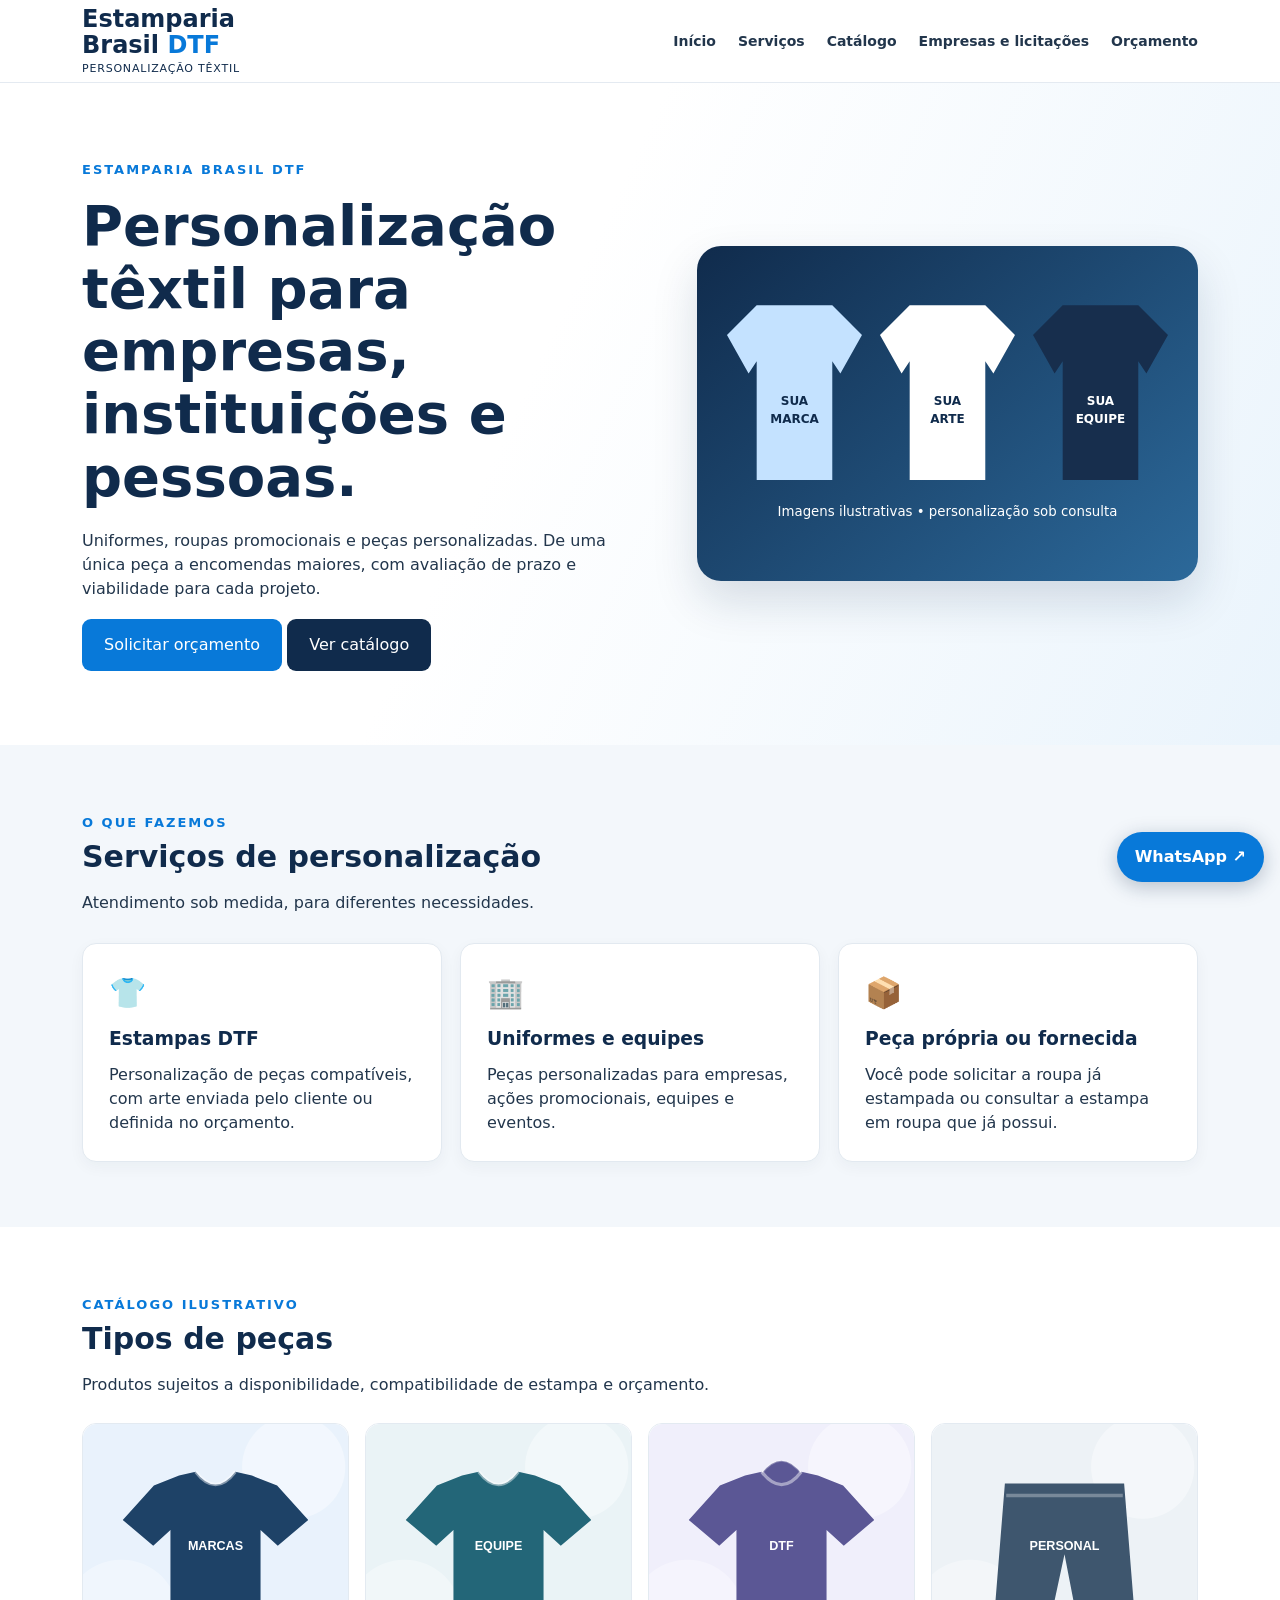
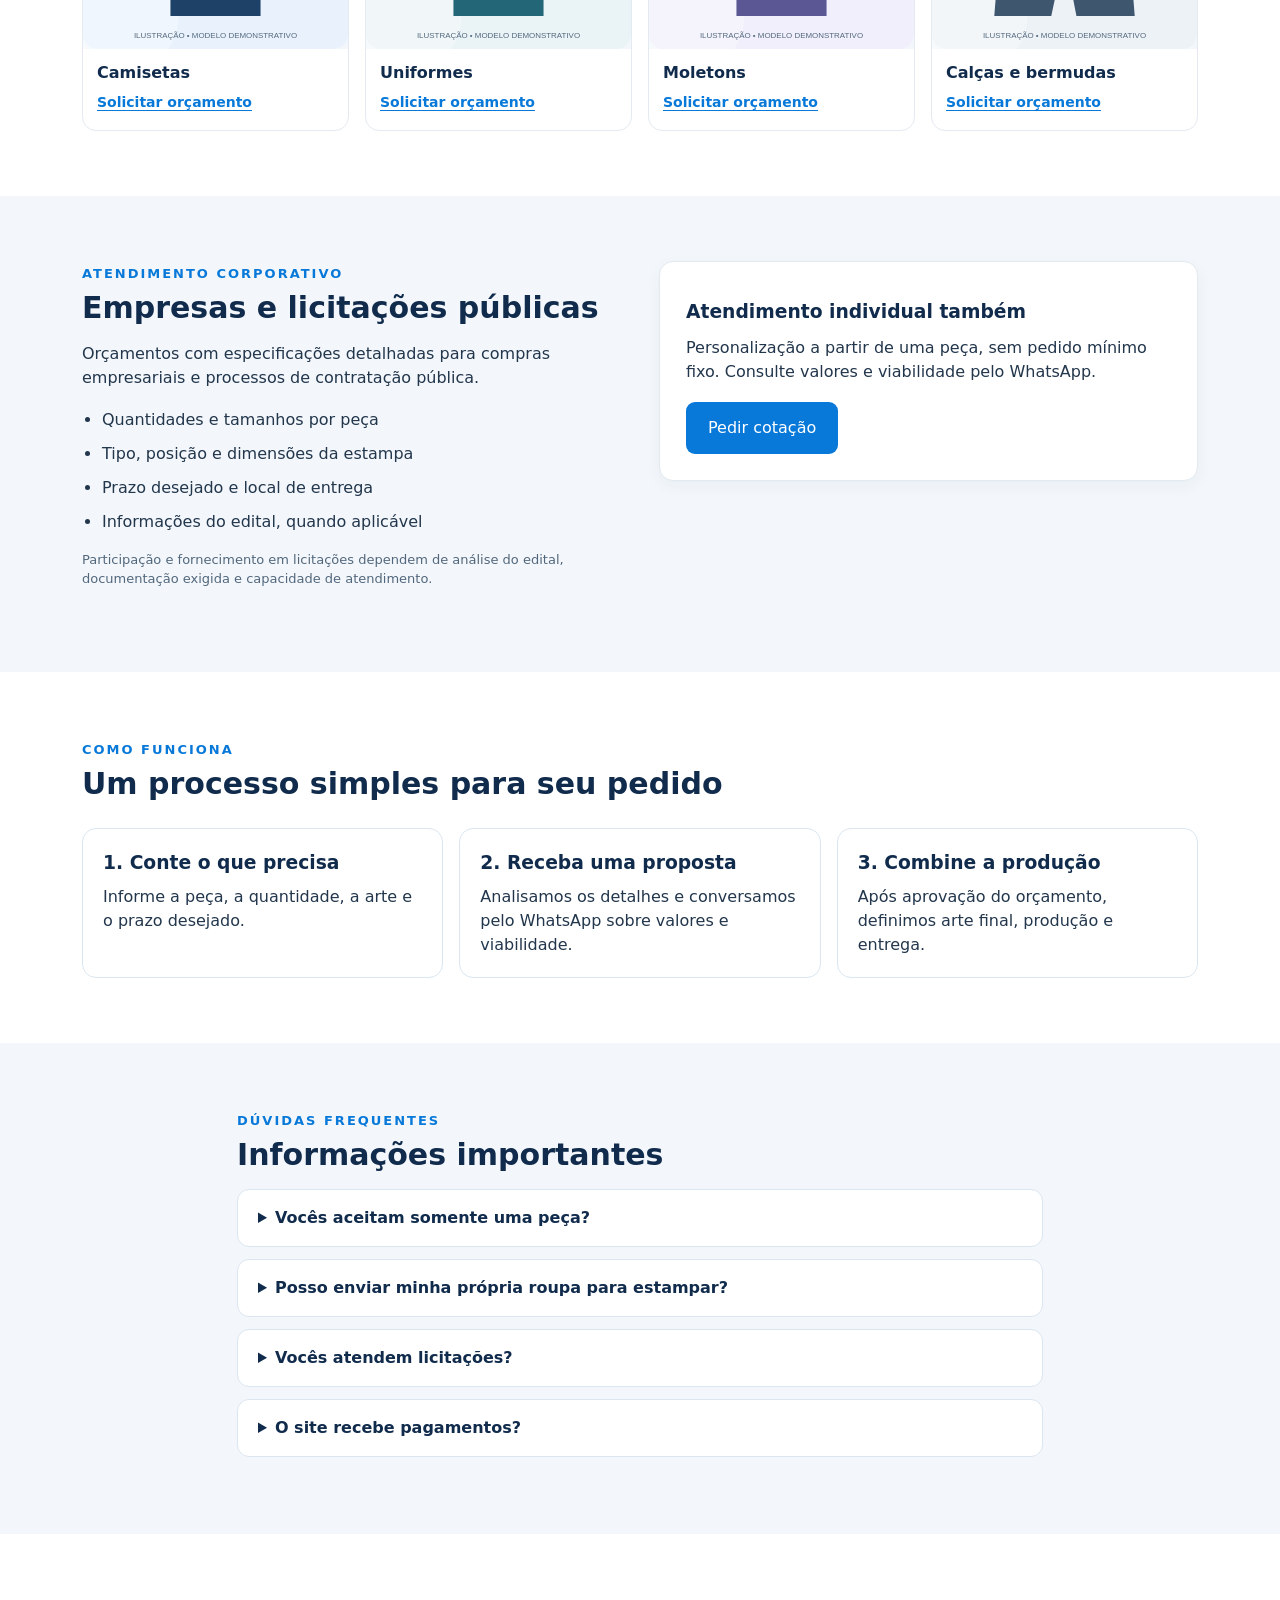
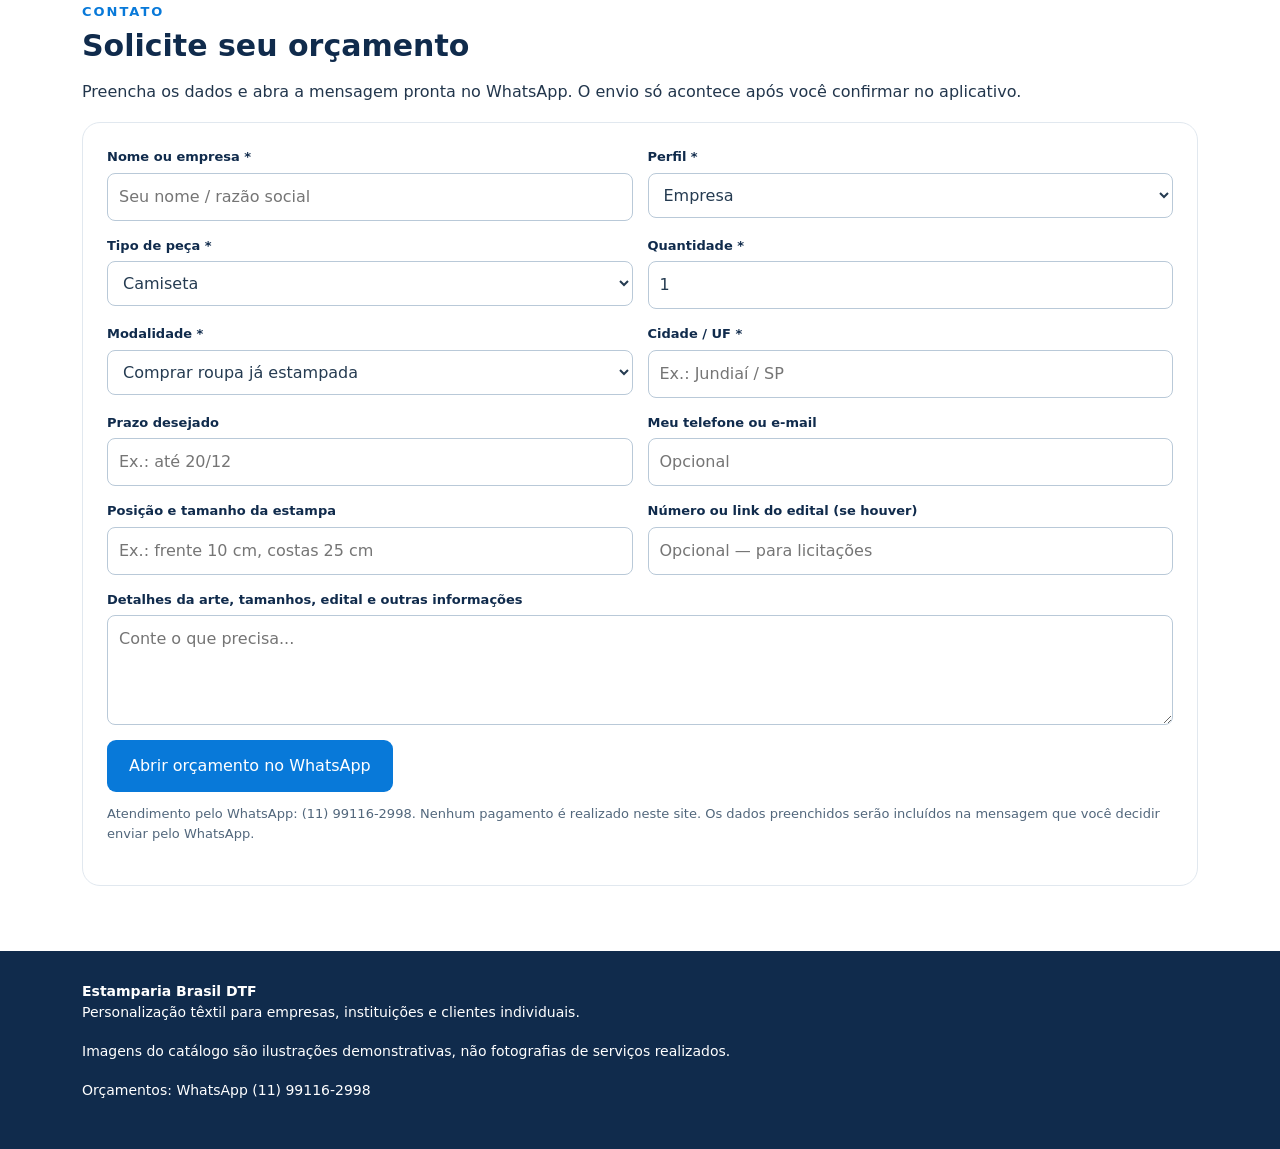
==== index.html @ 8ba787b3 "Publicar site existente v6 com catálogo restaurado" ====
<!DOCTYPE html>
<html lang="pt-BR"><head><meta charset="utf-8"/><meta content="width=device-width,initial-scale=1" name="viewport"/><meta name="theme-color" content="#102b4c"/><meta content="Estamparia Brasil DTF: personalização de roupas, uniformes e atendimento a empresas, instituições e clientes individuais." name="description"/><title>Estamparia Brasil DTF | Personalização Têxtil</title><style>:root{--navy:#102b4c;--blue:#0879d9;--light:#f3f7fb;--text:#22364c}*{box-sizing:border-box}html{scroll-behavior:smooth}body{margin:0;font:16px/1.5 system-ui,Arial;color:var(--text);background:white}a{color:inherit;text-decoration:none}.wrap{max-width:1160px;margin:auto;padding:0 22px}header{border-bottom:1px solid #e4eaf1;background:white;position:sticky;top:0;z-index:3}.head{display:flex;align-items:center;justify-content:space-between;gap:20px;min-height:82px}.logo{font-weight:850;font-size:24px;color:var(--navy);line-height:1.08}.logo span{color:var(--blue)}.logo small{display:block;font-size:11px;font-weight:500;letter-spacing:.8px;margin-top:5px}nav{display:flex;gap:22px;flex-wrap:wrap;font-size:14px;font-weight:650}nav a:hover{color:var(--blue)}.hero{background:linear-gradient(115deg,#fff 42%,#eaf4fc);padding:74px 0}.hero-grid{display:grid;grid-template-columns:1.15fr 1fr;align-items:center;gap:44px}h1{font-size:clamp(32px,4.5vw,56px);line-height:1.12;color:var(--navy);margin:14px 0 20px}h2{font-size:30px;color:var(--navy);margin:0 0 12px}.eyebrow{font-size:13px;letter-spacing:2px;text-transform:uppercase;font-weight:800;color:var(--blue)}p{margin:0 0 18px}.btn{display:inline-block;border:0;border-radius:9px;padding:14px 22px;background:var(--blue);color:white;font-weight:750;cursor:pointer;font:inherit}.btn:hover{background:#065caa}.btn.secondary{background:var(--navy)}.visual{min-height:335px;border-radius:24px;background:linear-gradient(140deg,#102b4c,#2c699a);display:grid;place-items:center;padding:30px;box-shadow:0 20px 45px #102b4c25}.shirts{display:flex;gap:18px;align-items:end}.shirt{width:135px;height:175px;background:#fff;clip-path:polygon(22% 0,78% 0,100% 17%,84% 39%,78% 32%,78% 100%,22% 100%,22% 32%,16% 39%,0 17%);display:grid;place-items:center;color:var(--navy);font-size:12px;font-weight:800;text-align:center;padding:35px 25px 0}.shirt:first-child{background:#c4e2ff}.shirt:last-child{background:#172e4d;color:white}.visual small{color:white;text-align:center;display:block;margin-top:22px}.section{padding:65px 0}.muted{background:var(--light)}.cards{display:grid;grid-template-columns:repeat(3,1fr);gap:18px;margin-top:28px}.card{background:white;border:1px solid #e2e9f0;border-radius:14px;padding:26px;box-shadow:0 5px 15px #102b4c0b}.card h3{margin:10px 0;color:var(--navy)}.card p{margin:0}.icon{font-size:30px}.catalog{display:grid;grid-template-columns:repeat(4,1fr);gap:16px;margin-top:26px}.product{border:1px solid #e3eaf1;border-radius:14px;overflow:hidden}.product .pic{height:155px;background:linear-gradient(145deg,#e6f2fc,#c7d9ea);display:grid;place-items:center;font-size:55px}.product strong{display:block;padding:15px;color:var(--navy)}.split{display:grid;grid-template-columns:1fr 1fr;gap:38px;align-items:start}.bullets{padding-left:20px}.bullets li{margin:10px 0}form{background:white;border:1px solid #e1e8ef;border-radius:18px;padding:24px;display:grid;grid-template-columns:1fr 1fr;gap:15px}label{display:block;font-size:13px;font-weight:700;color:var(--navy)}input,select,textarea{display:block;width:100%;margin-top:6px;border:1px solid #b9c9d8;border-radius:8px;padding:11px;font:inherit;background:white;color:#253b51}textarea{min-height:110px;resize:vertical}.full{grid-column:1/-1}footer{background:var(--navy);color:white;padding:30px 0;font-size:14px}.note{font-size:13px;color:#52677c}@media(max-width:800px){.head{align-items:flex-start;padding-top:18px;padding-bottom:16px;flex-direction:column}nav{gap:12px}.hero-grid,.split{grid-template-columns:1fr}.cards{grid-template-columns:1fr 1fr}.catalog{grid-template-columns:1fr 1fr}.hero{padding:44px 0}}@media(max-width:500px){.cards{grid-template-columns:1fr}form{grid-template-columns:1fr}.visual{min-height:270px}.shirt{width:105px;height:145px}.logo{font-size:21px}}
/* Versão 2: catálogo com ilustrações originais locais */
.catalog .pic{height:auto;min-height:180px;padding:0;overflow:hidden;background:#f3f7fb}
.catalog .pic img{display:block;width:100%;height:auto;aspect-ratio:400/340;object-fit:cover}
.catalog .product{overflow:hidden;padding-bottom:16px}
.catalog .product strong{display:block;padding:12px 14px 5px}
.product-link{display:inline-block;margin:0 14px;color:#0879d9;font-size:14px;font-weight:700;text-decoration:underline;text-underline-offset:3px}
:focus-visible{outline:3px solid #0879d9;outline-offset:3px}
@media(max-width:500px){.catalog{grid-template-columns:1fr 1fr}.catalog .pic{min-height:100px}.catalog .product strong{font-size:14px}.product-link{font-size:12px}}
</style><style>
/* Versão 3: melhorias de acessibilidade e conversão */
:focus-visible{outline:3px solid #0879d9;outline-offset:3px} .skip{position:absolute;left:-9999px;top:8px;background:#fff;padding:12px;z-index:20}.skip:focus{left:8px} .trust-grid{display:grid;grid-template-columns:repeat(3,minmax(0,1fr));gap:16px;margin-top:22px}.trust-grid article{background:white;border:1px solid #dbe6f0;border-radius:14px;padding:20px}.trust-grid h3{margin:0 0 8px;color:#102b4c}.trust-grid p{margin:0}.faq{max-width:850px}.faq details{border:1px solid #dbe6f0;border-radius:12px;padding:16px 20px;margin:12px 0;background:#fff}.faq summary{font-weight:700;cursor:pointer;color:#102b4c}.faq details p{margin-bottom:0}.privacy{font-size:.85rem;color:#52677b;max-width:800px}.privacy a{text-decoration:underline}.tag{display:inline-block;background:#eaf3fd;color:#0b4d86;padding:4px 9px;border-radius:99px;font-size:.8rem;margin-top:9px}@media(max-width:760px){.trust-grid{grid-template-columns:1fr}}
</style><style>
/* V4: otimização para navegação no celular */
@media(max-width:600px){.head{gap:12px}.head nav{width:100%;display:flex;overflow-x:auto;flex-wrap:nowrap;gap:18px;padding-bottom:8px;scrollbar-width:thin}.head nav a{white-space:nowrap}.hero{padding:32px 0}.hero .btn{margin-bottom:8px}.catalog{gap:10px}.catalog .product strong{min-height:58px}.section{padding:44px 0}h2{font-size:26px}form{padding:17px}}
.floating-wa{position:fixed;right:16px;bottom:18px;z-index:10;border-radius:99px;background:#0879d9;color:white;padding:13px 18px;box-shadow:0 5px 20px #102b4c44;font-weight:700}
@media(prefers-reduced-motion:reduce){html{scroll-behavior:auto}}
</style><meta name="theme-color" content="#102b4c"/><meta property="og:title" content="Estamparia Brasil DTF — Personalização Têxtil"/><meta property="og:description" content="Uniformes, roupas personalizadas e atendimento a empresas, licitações e clientes individuais. Solicite orçamento pelo WhatsApp."/><link rel="icon" href="favicon.svg" type="image/svg+xml"/></head><body><a class="skip" href="#principal">Pular para o conteúdo</a><header><div class="wrap head"><a class="logo" href="#inicio">Estamparia<br/>Brasil <span>DTF</span><small>PERSONALIZAÇÃO TÊXTIL</small></a><nav aria-label="Navegação principal"><a href="#inicio">Início</a><a href="#servicos">Serviços</a><a href="#catalogo">Catálogo</a><a href="#empresas">Empresas e licitações</a><a href="#orcamento">Orçamento</a></nav></div></header><main id="principal"><section class="hero" id="inicio"><div class="wrap hero-grid"><div><span class="eyebrow">Estamparia Brasil DTF</span><h1>Personalização têxtil para empresas, instituições e pessoas.</h1><p>Uniformes, roupas promocionais e peças personalizadas. De uma única peça a encomendas maiores, com avaliação de prazo e viabilidade para cada projeto.</p><a class="btn" href="#orcamento">Solicitar orçamento</a> <a class="btn secondary" href="#catalogo">Ver catálogo</a></div><div aria-label="Ilustração demonstrativa de roupas personalizadas" class="visual" role="img"><div><div class="shirts"><div class="shirt">SUA<br/>MARCA</div><div class="shirt">SUA<br/>ARTE</div><div class="shirt">SUA<br/>EQUIPE</div></div><small>Imagens ilustrativas • personalização sob consulta</small></div></div></div></section><section class="section muted" id="servicos"><div class="wrap"><span class="eyebrow">O que fazemos</span><h2>Serviços de personalização</h2><p>Atendimento sob medida, para diferentes necessidades.</p><div class="cards"><article class="card"><div class="icon">👕</div><h3>Estampas DTF</h3><p>Personalização de peças compatíveis, com arte enviada pelo cliente ou definida no orçamento.</p></article><article class="card"><div class="icon">🏢</div><h3>Uniformes e equipes</h3><p>Peças personalizadas para empresas, ações promocionais, equipes e eventos.</p></article><article class="card"><div class="icon">📦</div><h3>Peça própria ou fornecida</h3><p>Você pode solicitar a roupa já estampada ou consultar a estampa em roupa que já possui.</p></article></div></div></section><section class="section" id="catalogo"><div class="wrap"><span class="eyebrow">Catálogo ilustrativo</span><h2>Tipos de peças</h2><p>Produtos sujeitos a disponibilidade, compatibilidade de estampa e orçamento.</p><div class="catalog"><div class="product"><div class="pic"><img alt="Ilustração demonstrativa de camisetas" loading="lazy" src="[data-uri]"/></div><strong>Camisetas</strong><a class="product-link" href="#orcamento">Solicitar orçamento</a></div><div class="product"><div class="pic"><img alt="Ilustração demonstrativa de uniformes" loading="lazy" src="[data-uri]"/></div><strong>Uniformes</strong><a class="product-link" href="#orcamento">Solicitar orçamento</a></div><div class="product"><div class="pic"><img alt="Ilustração demonstrativa de moletons" loading="lazy" src="[data-uri]"/></div><strong>Moletons</strong><a class="product-link" href="#orcamento">Solicitar orçamento</a></div><div class="product"><div class="pic"><img alt="Ilustração demonstrativa de calças e bermudas" loading="lazy" src="[data-uri]"/></div><strong>Calças e bermudas</strong><a class="product-link" href="#orcamento">Solicitar orçamento</a></div></div></div></section><section class="section muted" id="empresas"><div class="wrap split"><div><span class="eyebrow">Atendimento corporativo</span><h2>Empresas e licitações públicas</h2><p>Orçamentos com especificações detalhadas para compras empresariais e processos de contratação pública.</p><ul class="bullets"><li>Quantidades e tamanhos por peça</li><li>Tipo, posição e dimensões da estampa</li><li>Prazo desejado e local de entrega</li><li>Informações do edital, quando aplicável</li></ul><p class="note">Participação e fornecimento em licitações dependem de análise do edital, documentação exigida e capacidade de atendimento.</p></div><div class="card"><h3>Atendimento individual também</h3><p>Personalização a partir de uma peça, sem pedido mínimo fixo. Consulte valores e viabilidade pelo WhatsApp.</p><p style="margin-top:18px"><a class="btn" href="#orcamento">Pedir cotação</a></p></div></div></section><section class="section" id="processo"><div class="wrap"><span class="eyebrow">Como funciona</span><h2>Um processo simples para seu pedido</h2><div class="trust-grid"><article><h3>1. Conte o que precisa</h3><p>Informe a peça, a quantidade, a arte e o prazo desejado.</p></article><article><h3>2. Receba uma proposta</h3><p>Analisamos os detalhes e conversamos pelo WhatsApp sobre valores e viabilidade.</p></article><article><h3>3. Combine a produção</h3><p>Após aprovação do orçamento, definimos arte final, produção e entrega.</p></article></div></div></section><section class="section muted" id="duvidas"><div class="wrap faq"><span class="eyebrow">Dúvidas frequentes</span><h2>Informações importantes</h2><details><summary>Vocês aceitam somente uma peça?</summary><p>Sim. Você pode solicitar orçamento a partir de uma unidade.</p></details><details><summary>Posso enviar minha própria roupa para estampar?</summary><p>Sim, desde que o material e a peça sejam compatíveis com o processo de personalização. Avaliamos antes de confirmar.</p></details><details><summary>Vocês atendem licitações?</summary><p>Analisamos especificações e condições de editais para verificar a possibilidade de participação e fornecimento.</p></details><details><summary>O site recebe pagamentos?</summary><p>Não. O site é um catálogo; o atendimento e as condições comerciais são tratados diretamente pelo WhatsApp.</p></details></div></section><section class="section" id="orcamento"><div class="wrap"><span class="eyebrow">Contato</span><h2>Solicite seu orçamento</h2><p>Preencha os dados e abra a mensagem pronta no WhatsApp. O envio só acontece após você confirmar no aplicativo.</p><form id="quote"><div><label for="nome">Nome ou empresa *</label><input id="nome" maxlength="100" placeholder="Seu nome / razão social" required=""/></div><div><label for="tipo">Perfil *</label><select id="tipo" required=""><option value="Empresa">Empresa</option><option value="Órgão público / licitação">Órgão público / licitação</option><option value="Instituição">Instituição</option><option value="Pessoa física">Pessoa física</option></select></div><div><label for="peca">Tipo de peça *</label><select id="peca" required=""><option>Camiseta</option><option>Uniforme</option><option>Moletom</option><option>Regata</option><option>Calça ou bermuda</option><option>Outra peça</option></select></div><div><label for="quantidade">Quantidade *</label><input id="quantidade" min="1" required="" step="1" type="number" value="1"/></div><div><label for="modalidade">Modalidade *</label><select id="modalidade"><option>Comprar roupa já estampada</option><option>Estampar roupa fornecida por mim</option><option>Quero avaliar as duas opções</option></select></div><div><label for="cidade">Cidade / UF *</label><input id="cidade" maxlength="100" placeholder="Ex.: Jundiaí / SP" required=""/></div><div><label for="prazo">Prazo desejado</label><input id="prazo" placeholder="Ex.: até 20/12"/></div><div><label for="contato">Meu telefone ou e-mail</label><input id="contato" maxlength="100" placeholder="Opcional"/></div><div><label for="estampa">Posição e tamanho da estampa</label><input id="estampa" maxlength="120" placeholder="Ex.: frente 10 cm, costas 25 cm"/></div><div><label for="edital">Número ou link do edital (se houver)</label><input id="edital" maxlength="250" placeholder="Opcional — para licitações"/></div><div class="full"><label for="detalhes">Detalhes da arte, tamanhos, edital e outras informações</label><textarea id="detalhes" maxlength="2000" placeholder="Conte o que precisa..."></textarea></div><div class="full"><button class="btn" type="submit">Abrir orçamento no WhatsApp</button><p class="note" style="margin-top:12px">Atendimento pelo WhatsApp: (11) 99116-2998. Nenhum pagamento é realizado neste site. Os dados preenchidos serão incluídos na mensagem que você decidir enviar pelo WhatsApp.</p></div></form></div></section></main><footer><div class="wrap"><strong>Estamparia Brasil DTF</strong><p>Personalização têxtil para empresas, instituições e clientes individuais.</p><p>Imagens do catálogo são ilustrações demonstrativas, não fotografias de serviços realizados.</p><p>Orçamentos: <a href="https://wa.me/5511991162998" rel="noopener noreferrer" target="_blank">WhatsApp (11) 99116-2998</a></p></div></footer><a class="floating-wa" href="https://wa.me/5511991162998?text=Ol%C3%A1%21%20Gostaria%20de%20um%20or%C3%A7amento%20na%20Estamparia%20Brasil%20DTF." target="_blank" rel="noopener noreferrer" aria-label="Falar com a Estamparia Brasil DTF pelo WhatsApp">WhatsApp ↗</a><script>document.getElementById('quote').addEventListener('submit', function(e) {
  e.preventDefault(); if (!this.reportValidity()) return;
  const get = id => document.getElementById(id).value.trim();
  const lines = [
    'Olá! Gostaria de solicitar um orçamento na Estamparia Brasil DTF.', '',
    'Nome/empresa: ' + get('nome'), 'Perfil: ' + get('tipo'),
    'Peça: ' + get('peca'), 'Quantidade: ' + get('quantidade'),
    'Modalidade: ' + get('modalidade'), 'Cidade/UF: ' + get('cidade'),
    'Prazo desejado: ' + (get('prazo') || 'A combinar'),
    'Posição/tamanho da estampa: ' + (get('estampa') || 'A definir'),
    'Edital: ' + (get('edital') || 'Não se aplica'),
    'Contato: ' + (get('contato') || 'Não informado'),
    'Detalhes: ' + (get('detalhes') || 'A definir')
  ];
  const url = 'https://wa.me/5511991162998?text=' + encodeURIComponent(lines.join('\n'));
  window.location.href = url;
});</script></body></html>
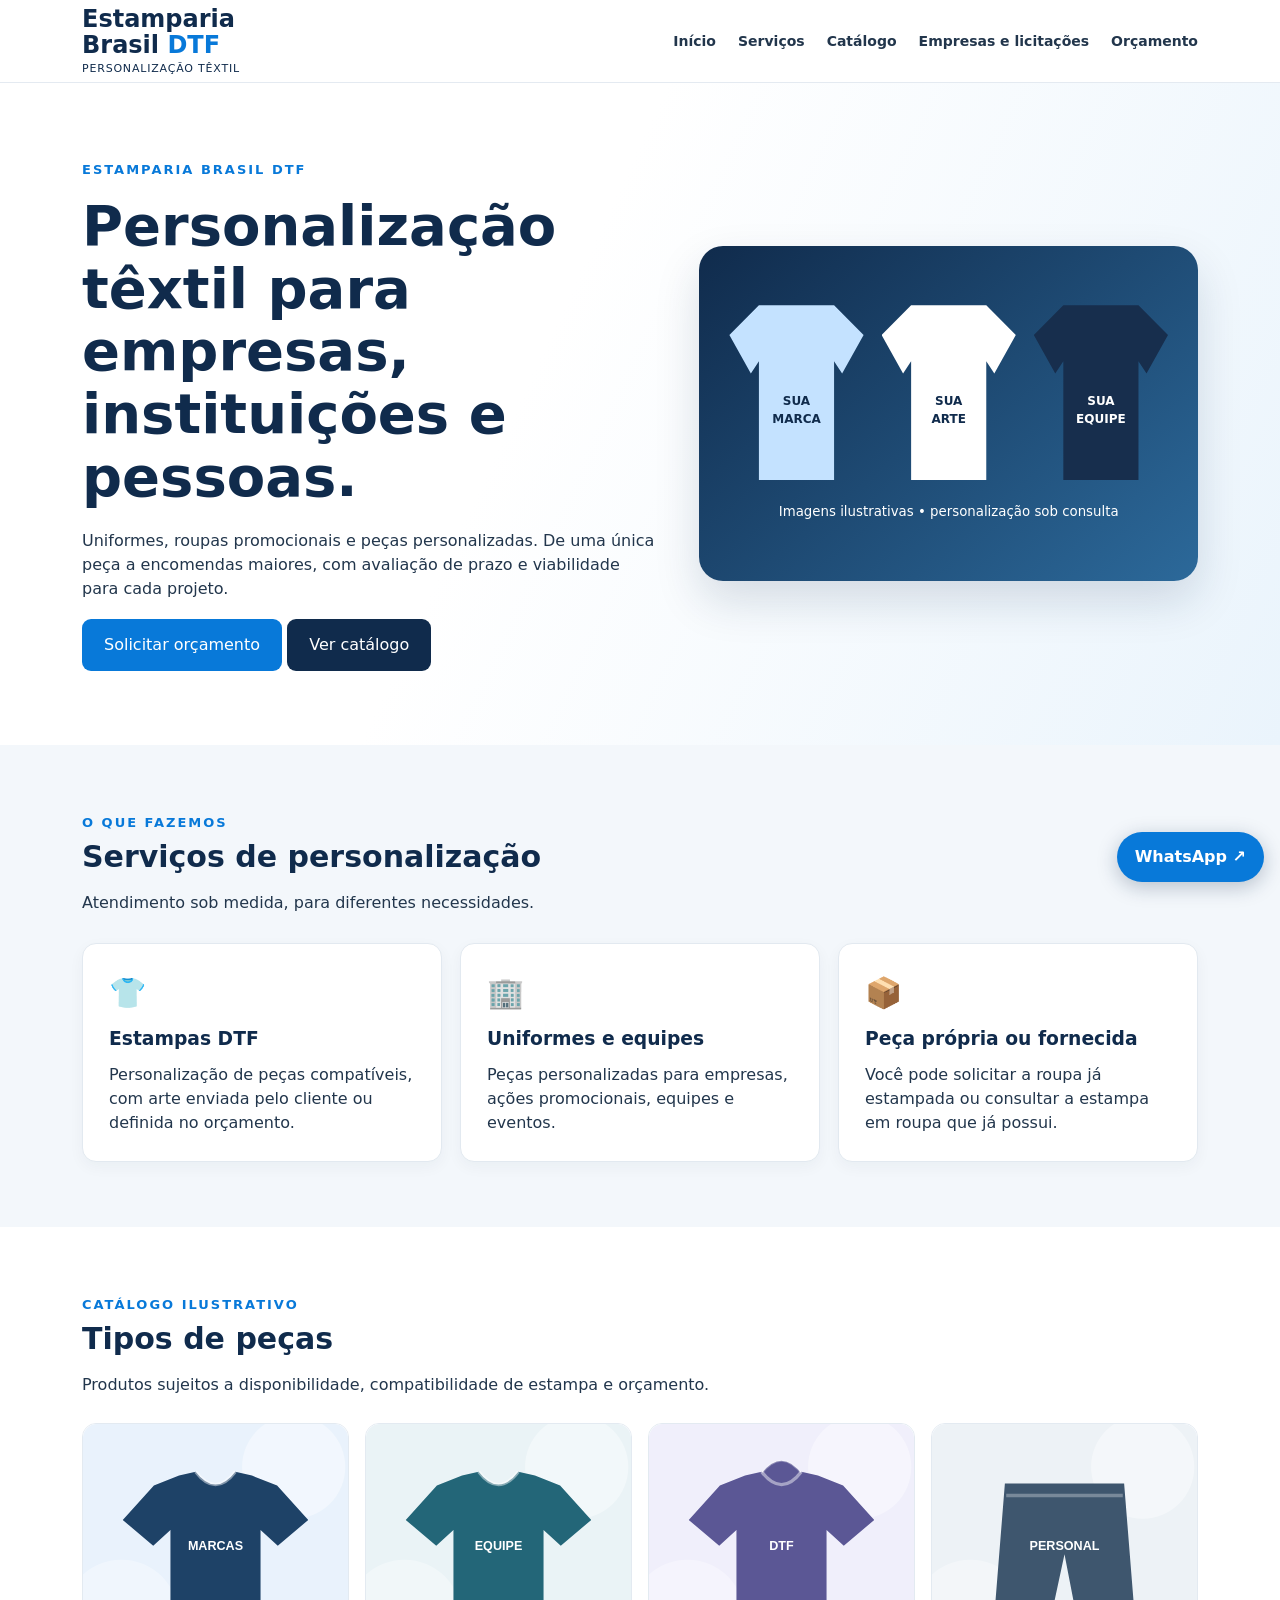
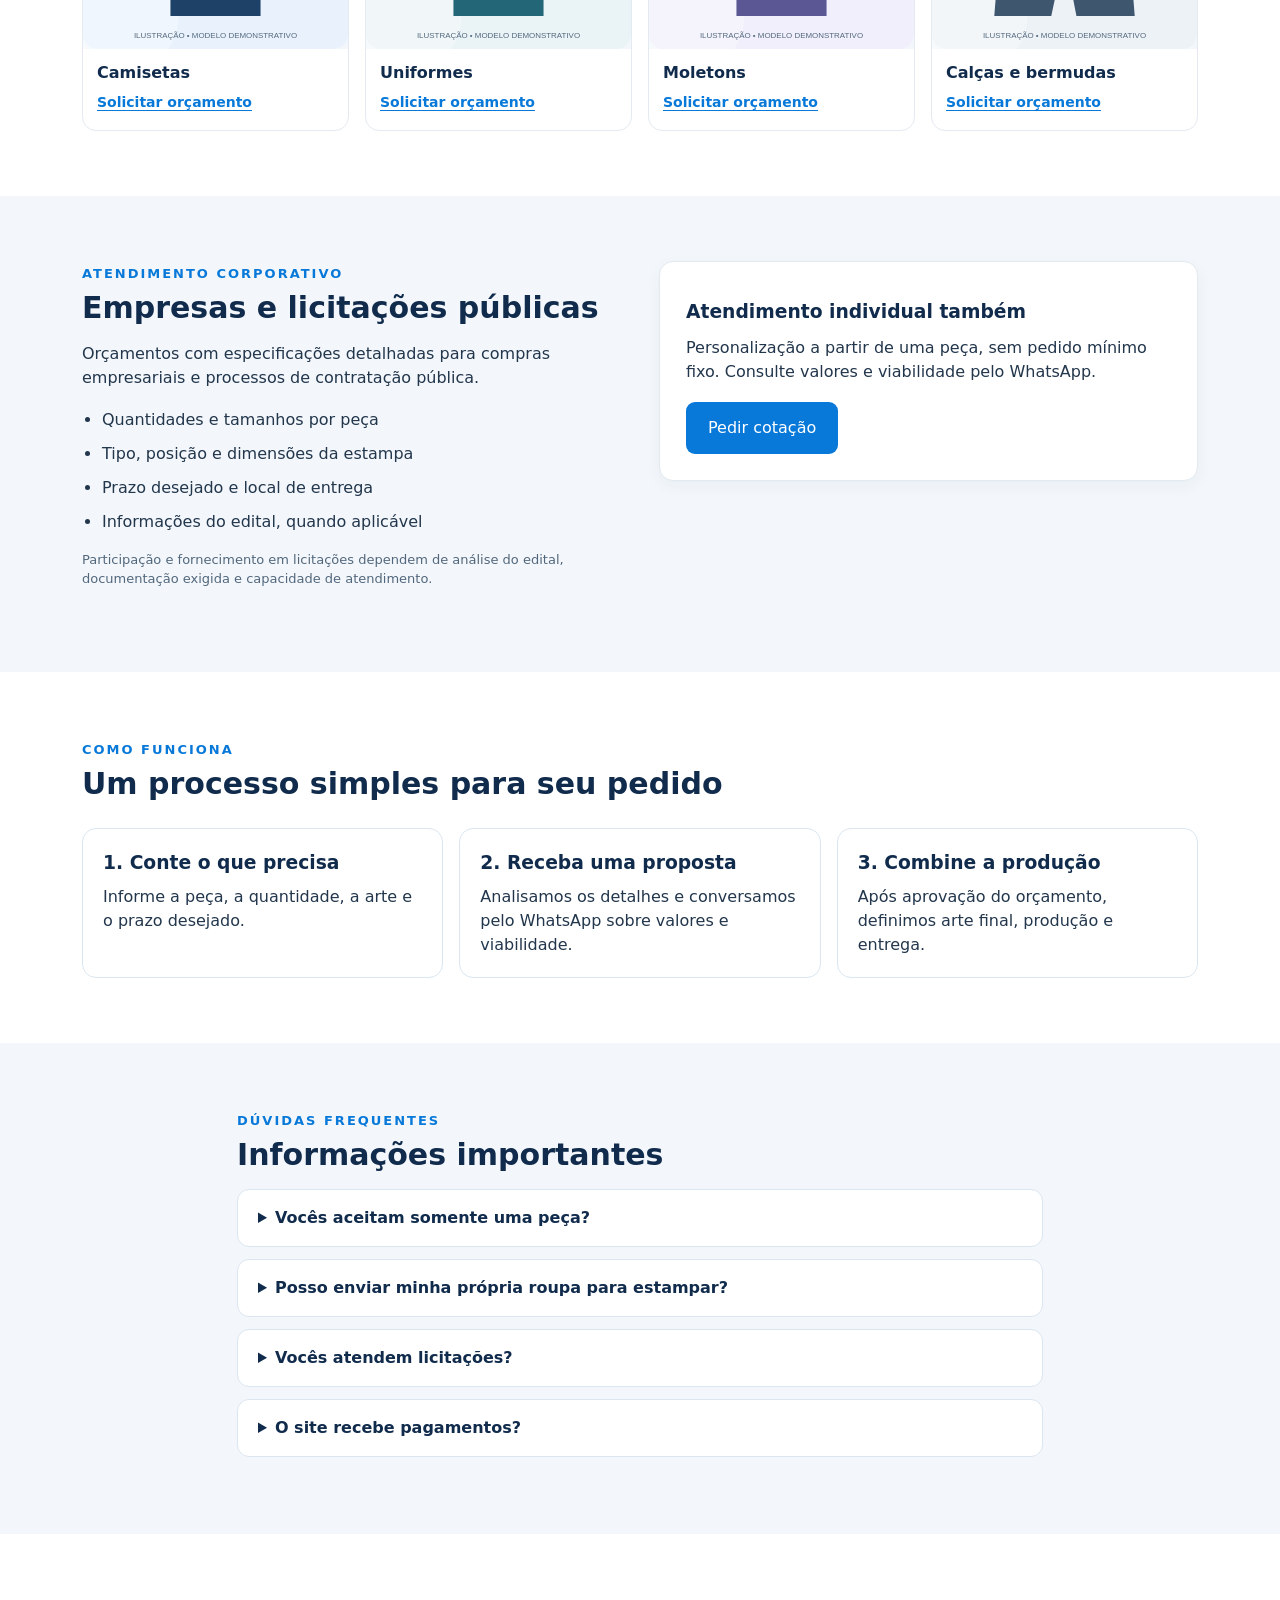
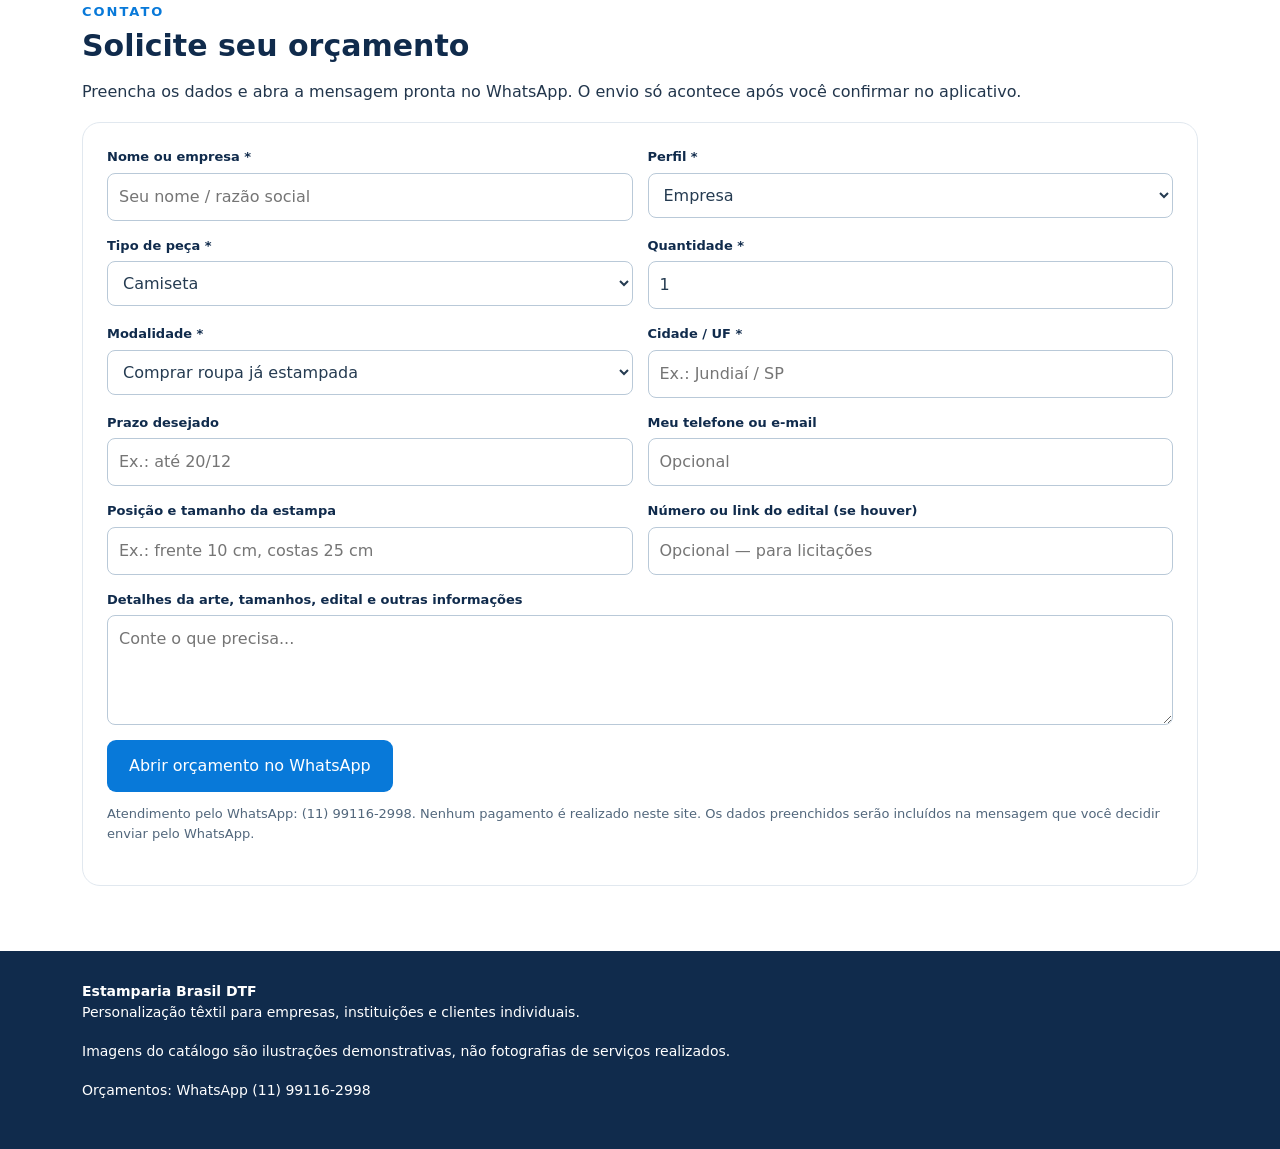
==== commit a5defed6: "Corrigir responsividade e navegação por âncoras" ====
--- a/index.html
+++ b/index.html
@@ -16,7 +16,17 @@
 @media(max-width:600px){.head{gap:12px}.head nav{width:100%;display:flex;overflow-x:auto;flex-wrap:nowrap;gap:18px;padding-bottom:8px;scrollbar-width:thin}.head nav a{white-space:nowrap}.hero{padding:32px 0}.hero .btn{margin-bottom:8px}.catalog{gap:10px}.catalog .product strong{min-height:58px}.section{padding:44px 0}h2{font-size:26px}form{padding:17px}}
 .floating-wa{position:fixed;right:16px;bottom:18px;z-index:10;border-radius:99px;background:#0879d9;color:white;padding:13px 18px;box-shadow:0 5px 20px #102b4c44;font-weight:700}
 @media(prefers-reduced-motion:reduce){html{scroll-behavior:auto}}
-</style><meta name="theme-color" content="#102b4c"/><meta property="og:title" content="Estamparia Brasil DTF — Personalização Têxtil"/><meta property="og:description" content="Uniformes, roupas personalizadas e atendimento a empresas, licitações e clientes individuais. Solicite orçamento pelo WhatsApp."/><link rel="icon" href="favicon.svg" type="image/svg+xml"/></head><body><a class="skip" href="#principal">Pular para o conteúdo</a><header><div class="wrap head"><a class="logo" href="#inicio">Estamparia<br/>Brasil <span>DTF</span><small>PERSONALIZAÇÃO TÊXTIL</small></a><nav aria-label="Navegação principal"><a href="#inicio">Início</a><a href="#servicos">Serviços</a><a href="#catalogo">Catálogo</a><a href="#empresas">Empresas e licitações</a><a href="#orcamento">Orçamento</a></nav></div></header><main id="principal"><section class="hero" id="inicio"><div class="wrap hero-grid"><div><span class="eyebrow">Estamparia Brasil DTF</span><h1>Personalização têxtil para empresas, instituições e pessoas.</h1><p>Uniformes, roupas promocionais e peças personalizadas. De uma única peça a encomendas maiores, com avaliação de prazo e viabilidade para cada projeto.</p><a class="btn" href="#orcamento">Solicitar orçamento</a> <a class="btn secondary" href="#catalogo">Ver catálogo</a></div><div aria-label="Ilustração demonstrativa de roupas personalizadas" class="visual" role="img"><div><div class="shirts"><div class="shirt">SUA<br/>MARCA</div><div class="shirt">SUA<br/>ARTE</div><div class="shirt">SUA<br/>EQUIPE</div></div><small>Imagens ilustrativas • personalização sob consulta</small></div></div></div></section><section class="section muted" id="servicos"><div class="wrap"><span class="eyebrow">O que fazemos</span><h2>Serviços de personalização</h2><p>Atendimento sob medida, para diferentes necessidades.</p><div class="cards"><article class="card"><div class="icon">👕</div><h3>Estampas DTF</h3><p>Personalização de peças compatíveis, com arte enviada pelo cliente ou definida no orçamento.</p></article><article class="card"><div class="icon">🏢</div><h3>Uniformes e equipes</h3><p>Peças personalizadas para empresas, ações promocionais, equipes e eventos.</p></article><article class="card"><div class="icon">📦</div><h3>Peça própria ou fornecida</h3><p>Você pode solicitar a roupa já estampada ou consultar a estampa em roupa que já possui.</p></article></div></div></section><section class="section" id="catalogo"><div class="wrap"><span class="eyebrow">Catálogo ilustrativo</span><h2>Tipos de peças</h2><p>Produtos sujeitos a disponibilidade, compatibilidade de estampa e orçamento.</p><div class="catalog"><div class="product"><div class="pic"><img alt="Ilustração demonstrativa de camisetas" loading="lazy" src="[data-uri]"/></div><strong>Camisetas</strong><a class="product-link" href="#orcamento">Solicitar orçamento</a></div><div class="product"><div class="pic"><img alt="Ilustração demonstrativa de uniformes" loading="lazy" src="[data-uri]"/></div><strong>Uniformes</strong><a class="product-link" href="#orcamento">Solicitar orçamento</a></div><div class="product"><div class="pic"><img alt="Ilustração demonstrativa de moletons" loading="lazy" src="[data-uri]"/></div><strong>Moletons</strong><a class="product-link" href="#orcamento">Solicitar orçamento</a></div><div class="product"><div class="pic"><img alt="Ilustração demonstrativa de calças e bermudas" loading="lazy" src="[data-uri]"/></div><strong>Calças e bermudas</strong><a class="product-link" href="#orcamento">Solicitar orçamento</a></div></div></div></section><section class="section muted" id="empresas"><div class="wrap split"><div><span class="eyebrow">Atendimento corporativo</span><h2>Empresas e licitações públicas</h2><p>Orçamentos com especificações detalhadas para compras empresariais e processos de contratação pública.</p><ul class="bullets"><li>Quantidades e tamanhos por peça</li><li>Tipo, posição e dimensões da estampa</li><li>Prazo desejado e local de entrega</li><li>Informações do edital, quando aplicável</li></ul><p class="note">Participação e fornecimento em licitações dependem de análise do edital, documentação exigida e capacidade de atendimento.</p></div><div class="card"><h3>Atendimento individual também</h3><p>Personalização a partir de uma peça, sem pedido mínimo fixo. Consulte valores e viabilidade pelo WhatsApp.</p><p style="margin-top:18px"><a class="btn" href="#orcamento">Pedir cotação</a></p></div></div></section><section class="section" id="processo"><div class="wrap"><span class="eyebrow">Como funciona</span><h2>Um processo simples para seu pedido</h2><div class="trust-grid"><article><h3>1. Conte o que precisa</h3><p>Informe a peça, a quantidade, a arte e o prazo desejado.</p></article><article><h3>2. Receba uma proposta</h3><p>Analisamos os detalhes e conversamos pelo WhatsApp sobre valores e viabilidade.</p></article><article><h3>3. Combine a produção</h3><p>Após aprovação do orçamento, definimos arte final, produção e entrega.</p></article></div></div></section><section class="section muted" id="duvidas"><div class="wrap faq"><span class="eyebrow">Dúvidas frequentes</span><h2>Informações importantes</h2><details><summary>Vocês aceitam somente uma peça?</summary><p>Sim. Você pode solicitar orçamento a partir de uma unidade.</p></details><details><summary>Posso enviar minha própria roupa para estampar?</summary><p>Sim, desde que o material e a peça sejam compatíveis com o processo de personalização. Avaliamos antes de confirmar.</p></details><details><summary>Vocês atendem licitações?</summary><p>Analisamos especificações e condições de editais para verificar a possibilidade de participação e fornecimento.</p></details><details><summary>O site recebe pagamentos?</summary><p>Não. O site é um catálogo; o atendimento e as condições comerciais são tratados diretamente pelo WhatsApp.</p></details></div></section><section class="section" id="orcamento"><div class="wrap"><span class="eyebrow">Contato</span><h2>Solicite seu orçamento</h2><p>Preencha os dados e abra a mensagem pronta no WhatsApp. O envio só acontece após você confirmar no aplicativo.</p><form id="quote"><div><label for="nome">Nome ou empresa *</label><input id="nome" maxlength="100" placeholder="Seu nome / razão social" required=""/></div><div><label for="tipo">Perfil *</label><select id="tipo" required=""><option value="Empresa">Empresa</option><option value="Órgão público / licitação">Órgão público / licitação</option><option value="Instituição">Instituição</option><option value="Pessoa física">Pessoa física</option></select></div><div><label for="peca">Tipo de peça *</label><select id="peca" required=""><option>Camiseta</option><option>Uniforme</option><option>Moletom</option><option>Regata</option><option>Calça ou bermuda</option><option>Outra peça</option></select></div><div><label for="quantidade">Quantidade *</label><input id="quantidade" min="1" required="" step="1" type="number" value="1"/></div><div><label for="modalidade">Modalidade *</label><select id="modalidade"><option>Comprar roupa já estampada</option><option>Estampar roupa fornecida por mim</option><option>Quero avaliar as duas opções</option></select></div><div><label for="cidade">Cidade / UF *</label><input id="cidade" maxlength="100" placeholder="Ex.: Jundiaí / SP" required=""/></div><div><label for="prazo">Prazo desejado</label><input id="prazo" placeholder="Ex.: até 20/12"/></div><div><label for="contato">Meu telefone ou e-mail</label><input id="contato" maxlength="100" placeholder="Opcional"/></div><div><label for="estampa">Posição e tamanho da estampa</label><input id="estampa" maxlength="120" placeholder="Ex.: frente 10 cm, costas 25 cm"/></div><div><label for="edital">Número ou link do edital (se houver)</label><input id="edital" maxlength="250" placeholder="Opcional — para licitações"/></div><div class="full"><label for="detalhes">Detalhes da arte, tamanhos, edital e outras informações</label><textarea id="detalhes" maxlength="2000" placeholder="Conte o que precisa..."></textarea></div><div class="full"><button class="btn" type="submit">Abrir orçamento no WhatsApp</button><p class="note" style="margin-top:12px">Atendimento pelo WhatsApp: (11) 99116-2998. Nenhum pagamento é realizado neste site. Os dados preenchidos serão incluídos na mensagem que você decidir enviar pelo WhatsApp.</p></div></form></div></section></main><footer><div class="wrap"><strong>Estamparia Brasil DTF</strong><p>Personalização têxtil para empresas, instituições e clientes individuais.</p><p>Imagens do catálogo são ilustrações demonstrativas, não fotografias de serviços realizados.</p><p>Orçamentos: <a href="https://wa.me/5511991162998" rel="noopener noreferrer" target="_blank">WhatsApp (11) 99116-2998</a></p></div></footer><a class="floating-wa" href="https://wa.me/5511991162998?text=Ol%C3%A1%21%20Gostaria%20de%20um%20or%C3%A7amento%20na%20Estamparia%20Brasil%20DTF." target="_blank" rel="noopener noreferrer" aria-label="Falar com a Estamparia Brasil DTF pelo WhatsApp">WhatsApp ↗</a><script>document.getElementById('quote').addEventListener('submit', function(e) {
+</style><meta name="theme-color" content="#102b4c"/><meta property="og:title" content="Estamparia Brasil DTF — Personalização Têxtil"/><meta property="og:description" content="Uniformes, roupas personalizadas e atendimento a empresas, licitações e clientes individuais. Solicite orçamento pelo WhatsApp."/><link rel="icon" href="favicon.svg" type="image/svg+xml"/><style>
+/* Correções pontuais: âncoras sob o cabeçalho e largura em telas pequenas */
+:root{--header-offset:100px}
+[id]{scroll-margin-top:var(--header-offset)}
+.hero-grid > *, .visual > div, form > div{min-width:0}
+.visual > div{width:100%}
+.shirt{min-width:0;flex:1;padding-left:8px;padding-right:8px}
+input,select,textarea{min-width:0;max-width:100%}
+@media(max-width:800px){:root{--header-offset:170px}}
+@media(max-width:500px){.visual{padding:20px}.shirts{gap:8px}}
+</style></head><body><a class="skip" href="#principal">Pular para o conteúdo</a><header><div class="wrap head"><a class="logo" href="#inicio">Estamparia<br/>Brasil <span>DTF</span><small>PERSONALIZAÇÃO TÊXTIL</small></a><nav aria-label="Navegação principal"><a href="#inicio">Início</a><a href="#servicos">Serviços</a><a href="#catalogo">Catálogo</a><a href="#empresas">Empresas e licitações</a><a href="#orcamento">Orçamento</a></nav></div></header><main id="principal"><section class="hero" id="inicio"><div class="wrap hero-grid"><div><span class="eyebrow">Estamparia Brasil DTF</span><h1>Personalização têxtil para empresas, instituições e pessoas.</h1><p>Uniformes, roupas promocionais e peças personalizadas. De uma única peça a encomendas maiores, com avaliação de prazo e viabilidade para cada projeto.</p><a class="btn" href="#orcamento">Solicitar orçamento</a> <a class="btn secondary" href="#catalogo">Ver catálogo</a></div><div aria-label="Ilustração demonstrativa de roupas personalizadas" class="visual" role="img"><div><div class="shirts"><div class="shirt">SUA<br/>MARCA</div><div class="shirt">SUA<br/>ARTE</div><div class="shirt">SUA<br/>EQUIPE</div></div><small>Imagens ilustrativas • personalização sob consulta</small></div></div></div></section><section class="section muted" id="servicos"><div class="wrap"><span class="eyebrow">O que fazemos</span><h2>Serviços de personalização</h2><p>Atendimento sob medida, para diferentes necessidades.</p><div class="cards"><article class="card"><div class="icon">👕</div><h3>Estampas DTF</h3><p>Personalização de peças compatíveis, com arte enviada pelo cliente ou definida no orçamento.</p></article><article class="card"><div class="icon">🏢</div><h3>Uniformes e equipes</h3><p>Peças personalizadas para empresas, ações promocionais, equipes e eventos.</p></article><article class="card"><div class="icon">📦</div><h3>Peça própria ou fornecida</h3><p>Você pode solicitar a roupa já estampada ou consultar a estampa em roupa que já possui.</p></article></div></div></section><section class="section" id="catalogo"><div class="wrap"><span class="eyebrow">Catálogo ilustrativo</span><h2>Tipos de peças</h2><p>Produtos sujeitos a disponibilidade, compatibilidade de estampa e orçamento.</p><div class="catalog"><div class="product"><div class="pic"><img alt="Ilustração demonstrativa de camisetas" loading="lazy" src="[data-uri]"/></div><strong>Camisetas</strong><a class="product-link" href="#orcamento">Solicitar orçamento</a></div><div class="product"><div class="pic"><img alt="Ilustração demonstrativa de uniformes" loading="lazy" src="[data-uri]"/></div><strong>Uniformes</strong><a class="product-link" href="#orcamento">Solicitar orçamento</a></div><div class="product"><div class="pic"><img alt="Ilustração demonstrativa de moletons" loading="lazy" src="[data-uri]"/></div><strong>Moletons</strong><a class="product-link" href="#orcamento">Solicitar orçamento</a></div><div class="product"><div class="pic"><img alt="Ilustração demonstrativa de calças e bermudas" loading="lazy" src="[data-uri]"/></div><strong>Calças e bermudas</strong><a class="product-link" href="#orcamento">Solicitar orçamento</a></div></div></div></section><section class="section muted" id="empresas"><div class="wrap split"><div><span class="eyebrow">Atendimento corporativo</span><h2>Empresas e licitações públicas</h2><p>Orçamentos com especificações detalhadas para compras empresariais e processos de contratação pública.</p><ul class="bullets"><li>Quantidades e tamanhos por peça</li><li>Tipo, posição e dimensões da estampa</li><li>Prazo desejado e local de entrega</li><li>Informações do edital, quando aplicável</li></ul><p class="note">Participação e fornecimento em licitações dependem de análise do edital, documentação exigida e capacidade de atendimento.</p></div><div class="card"><h3>Atendimento individual também</h3><p>Personalização a partir de uma peça, sem pedido mínimo fixo. Consulte valores e viabilidade pelo WhatsApp.</p><p style="margin-top:18px"><a class="btn" href="#orcamento">Pedir cotação</a></p></div></div></section><section class="section" id="processo"><div class="wrap"><span class="eyebrow">Como funciona</span><h2>Um processo simples para seu pedido</h2><div class="trust-grid"><article><h3>1. Conte o que precisa</h3><p>Informe a peça, a quantidade, a arte e o prazo desejado.</p></article><article><h3>2. Receba uma proposta</h3><p>Analisamos os detalhes e conversamos pelo WhatsApp sobre valores e viabilidade.</p></article><article><h3>3. Combine a produção</h3><p>Após aprovação do orçamento, definimos arte final, produção e entrega.</p></article></div></div></section><section class="section muted" id="duvidas"><div class="wrap faq"><span class="eyebrow">Dúvidas frequentes</span><h2>Informações importantes</h2><details><summary>Vocês aceitam somente uma peça?</summary><p>Sim. Você pode solicitar orçamento a partir de uma unidade.</p></details><details><summary>Posso enviar minha própria roupa para estampar?</summary><p>Sim, desde que o material e a peça sejam compatíveis com o processo de personalização. Avaliamos antes de confirmar.</p></details><details><summary>Vocês atendem licitações?</summary><p>Analisamos especificações e condições de editais para verificar a possibilidade de participação e fornecimento.</p></details><details><summary>O site recebe pagamentos?</summary><p>Não. O site é um catálogo; o atendimento e as condições comerciais são tratados diretamente pelo WhatsApp.</p></details></div></section><section class="section" id="orcamento"><div class="wrap"><span class="eyebrow">Contato</span><h2>Solicite seu orçamento</h2><p>Preencha os dados e abra a mensagem pronta no WhatsApp. O envio só acontece após você confirmar no aplicativo.</p><form id="quote"><div><label for="nome">Nome ou empresa *</label><input id="nome" maxlength="100" placeholder="Seu nome / razão social" required=""/></div><div><label for="tipo">Perfil *</label><select id="tipo" required=""><option value="Empresa">Empresa</option><option value="Órgão público / licitação">Órgão público / licitação</option><option value="Instituição">Instituição</option><option value="Pessoa física">Pessoa física</option></select></div><div><label for="peca">Tipo de peça *</label><select id="peca" required=""><option>Camiseta</option><option>Uniforme</option><option>Moletom</option><option>Regata</option><option>Calça ou bermuda</option><option>Outra peça</option></select></div><div><label for="quantidade">Quantidade *</label><input id="quantidade" min="1" required="" step="1" type="number" value="1"/></div><div><label for="modalidade">Modalidade *</label><select id="modalidade"><option>Comprar roupa já estampada</option><option>Estampar roupa fornecida por mim</option><option>Quero avaliar as duas opções</option></select></div><div><label for="cidade">Cidade / UF *</label><input id="cidade" maxlength="100" placeholder="Ex.: Jundiaí / SP" required=""/></div><div><label for="prazo">Prazo desejado</label><input id="prazo" placeholder="Ex.: até 20/12"/></div><div><label for="contato">Meu telefone ou e-mail</label><input id="contato" maxlength="100" placeholder="Opcional"/></div><div><label for="estampa">Posição e tamanho da estampa</label><input id="estampa" maxlength="120" placeholder="Ex.: frente 10 cm, costas 25 cm"/></div><div><label for="edital">Número ou link do edital (se houver)</label><input id="edital" maxlength="250" placeholder="Opcional — para licitações"/></div><div class="full"><label for="detalhes">Detalhes da arte, tamanhos, edital e outras informações</label><textarea id="detalhes" maxlength="2000" placeholder="Conte o que precisa..."></textarea></div><div class="full"><button class="btn" type="submit">Abrir orçamento no WhatsApp</button><p class="note" style="margin-top:12px">Atendimento pelo WhatsApp: (11) 99116-2998. Nenhum pagamento é realizado neste site. Os dados preenchidos serão incluídos na mensagem que você decidir enviar pelo WhatsApp.</p></div></form></div></section></main><footer><div class="wrap"><strong>Estamparia Brasil DTF</strong><p>Personalização têxtil para empresas, instituições e clientes individuais.</p><p>Imagens do catálogo são ilustrações demonstrativas, não fotografias de serviços realizados.</p><p>Orçamentos: <a href="https://wa.me/5511991162998" rel="noopener noreferrer" target="_blank">WhatsApp (11) 99116-2998</a></p></div></footer><a class="floating-wa" href="https://wa.me/5511991162998?text=Ol%C3%A1%21%20Gostaria%20de%20um%20or%C3%A7amento%20na%20Estamparia%20Brasil%20DTF." target="_blank" rel="noopener noreferrer" aria-label="Falar com a Estamparia Brasil DTF pelo WhatsApp">WhatsApp ↗</a><script>document.getElementById('quote').addEventListener('submit', function(e) {
   e.preventDefault(); if (!this.reportValidity()) return;
   const get = id => document.getElementById(id).value.trim();
   const lines = [
@@ -32,4 +42,19 @@
   ];
   const url = 'https://wa.me/5511991162998?text=' + encodeURIComponent(lines.join('\n'));
   window.location.href = url;
-});</script></body></html>
+});</script><script>
+(function () {
+  const header = document.querySelector('header');
+  if (!header) return;
+  const updateHeaderOffset = function () {
+    document.documentElement.style.setProperty('--header-offset', (header.offsetHeight + 16) + 'px');
+  };
+  updateHeaderOffset();
+  window.addEventListener('resize', updateHeaderOffset);
+  window.addEventListener('load', updateHeaderOffset);
+  if ('ResizeObserver' in window) {
+    const headerObserver = new ResizeObserver(updateHeaderOffset);
+    headerObserver.observe(header);
+  }
+})();
+</script></body></html>
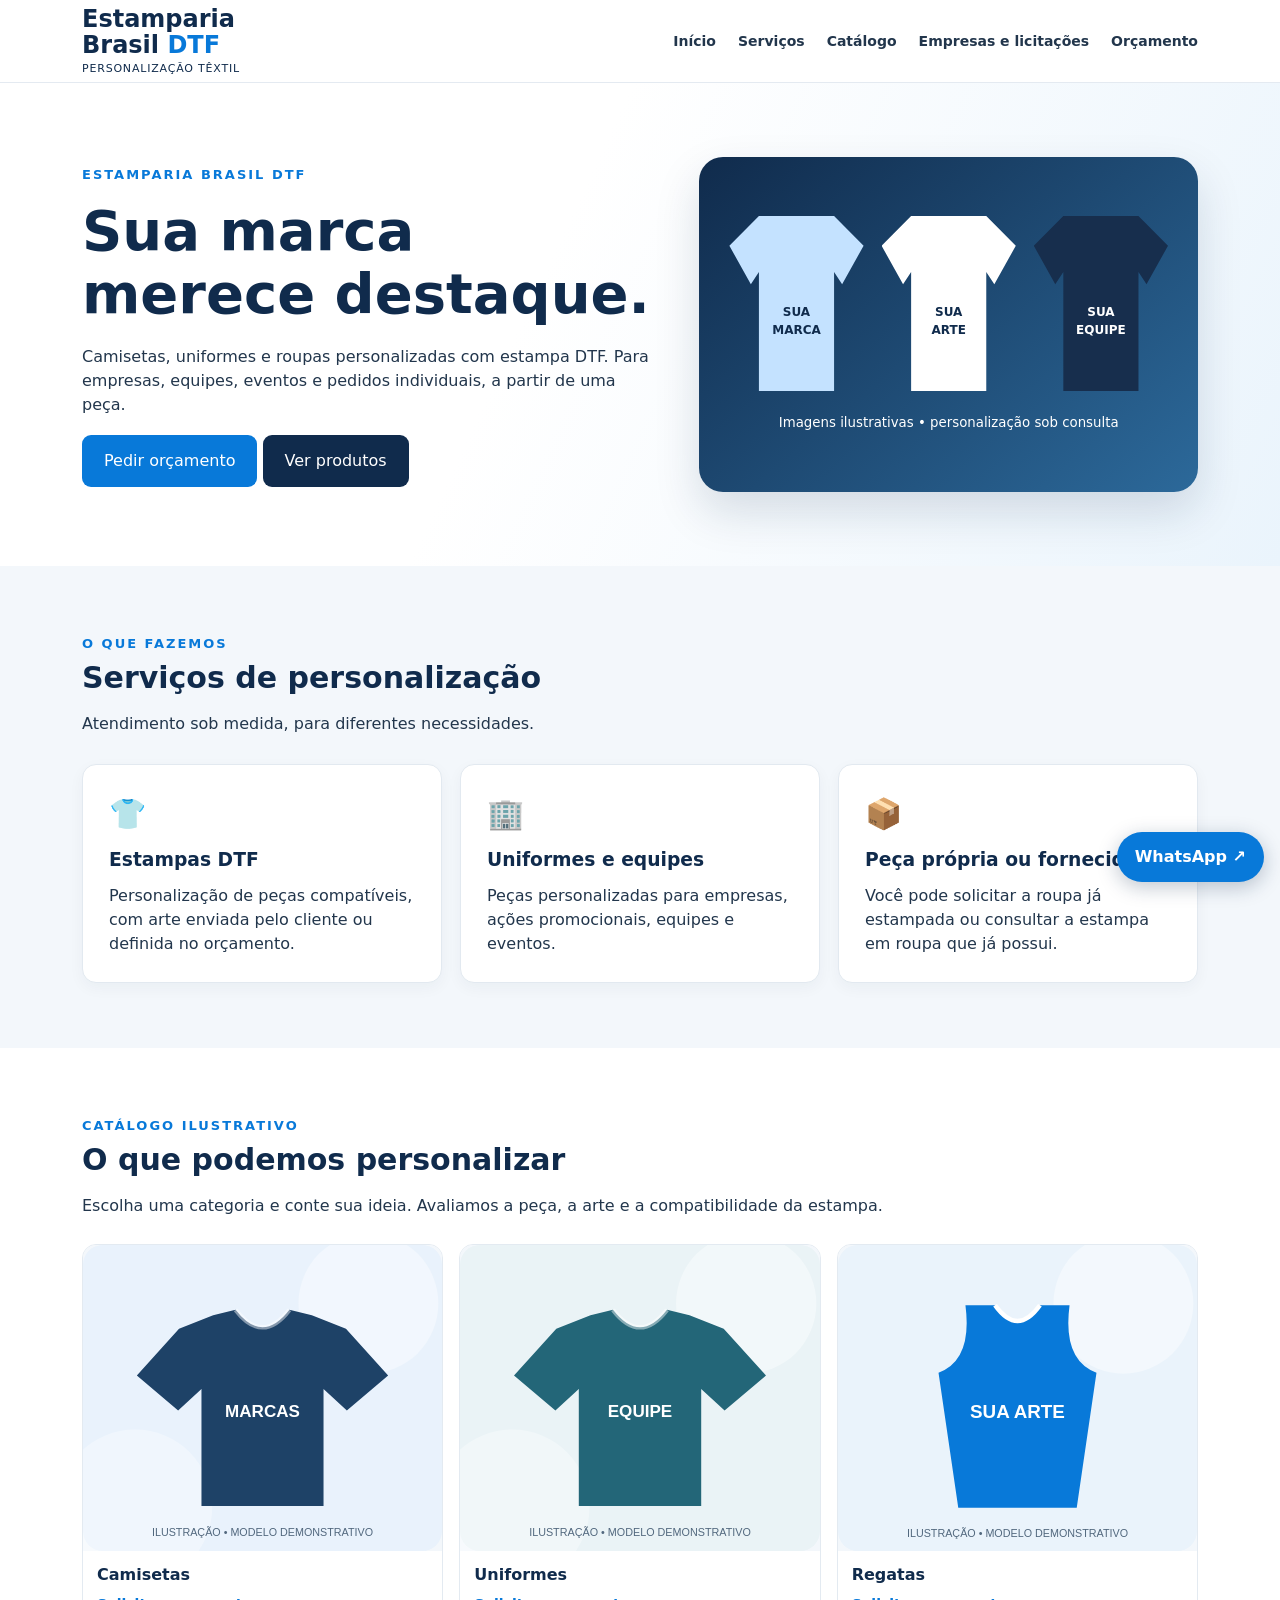
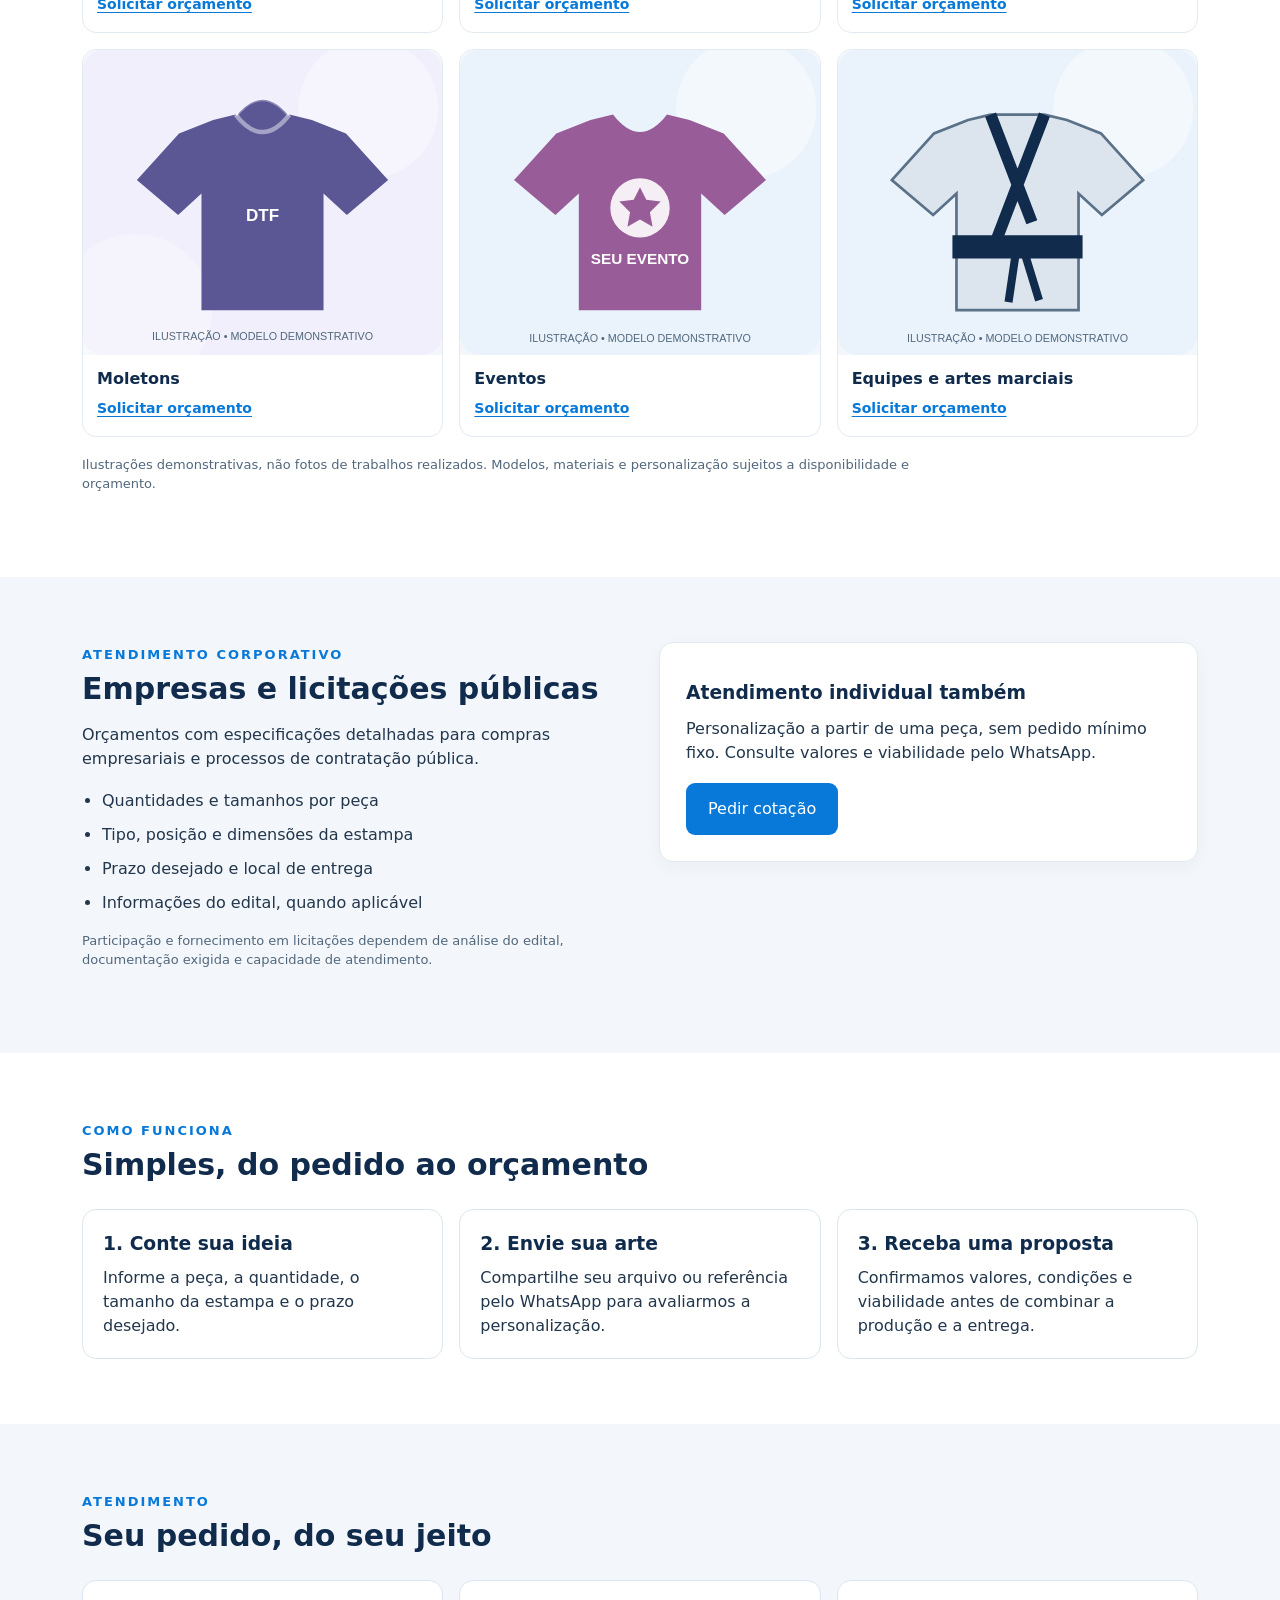
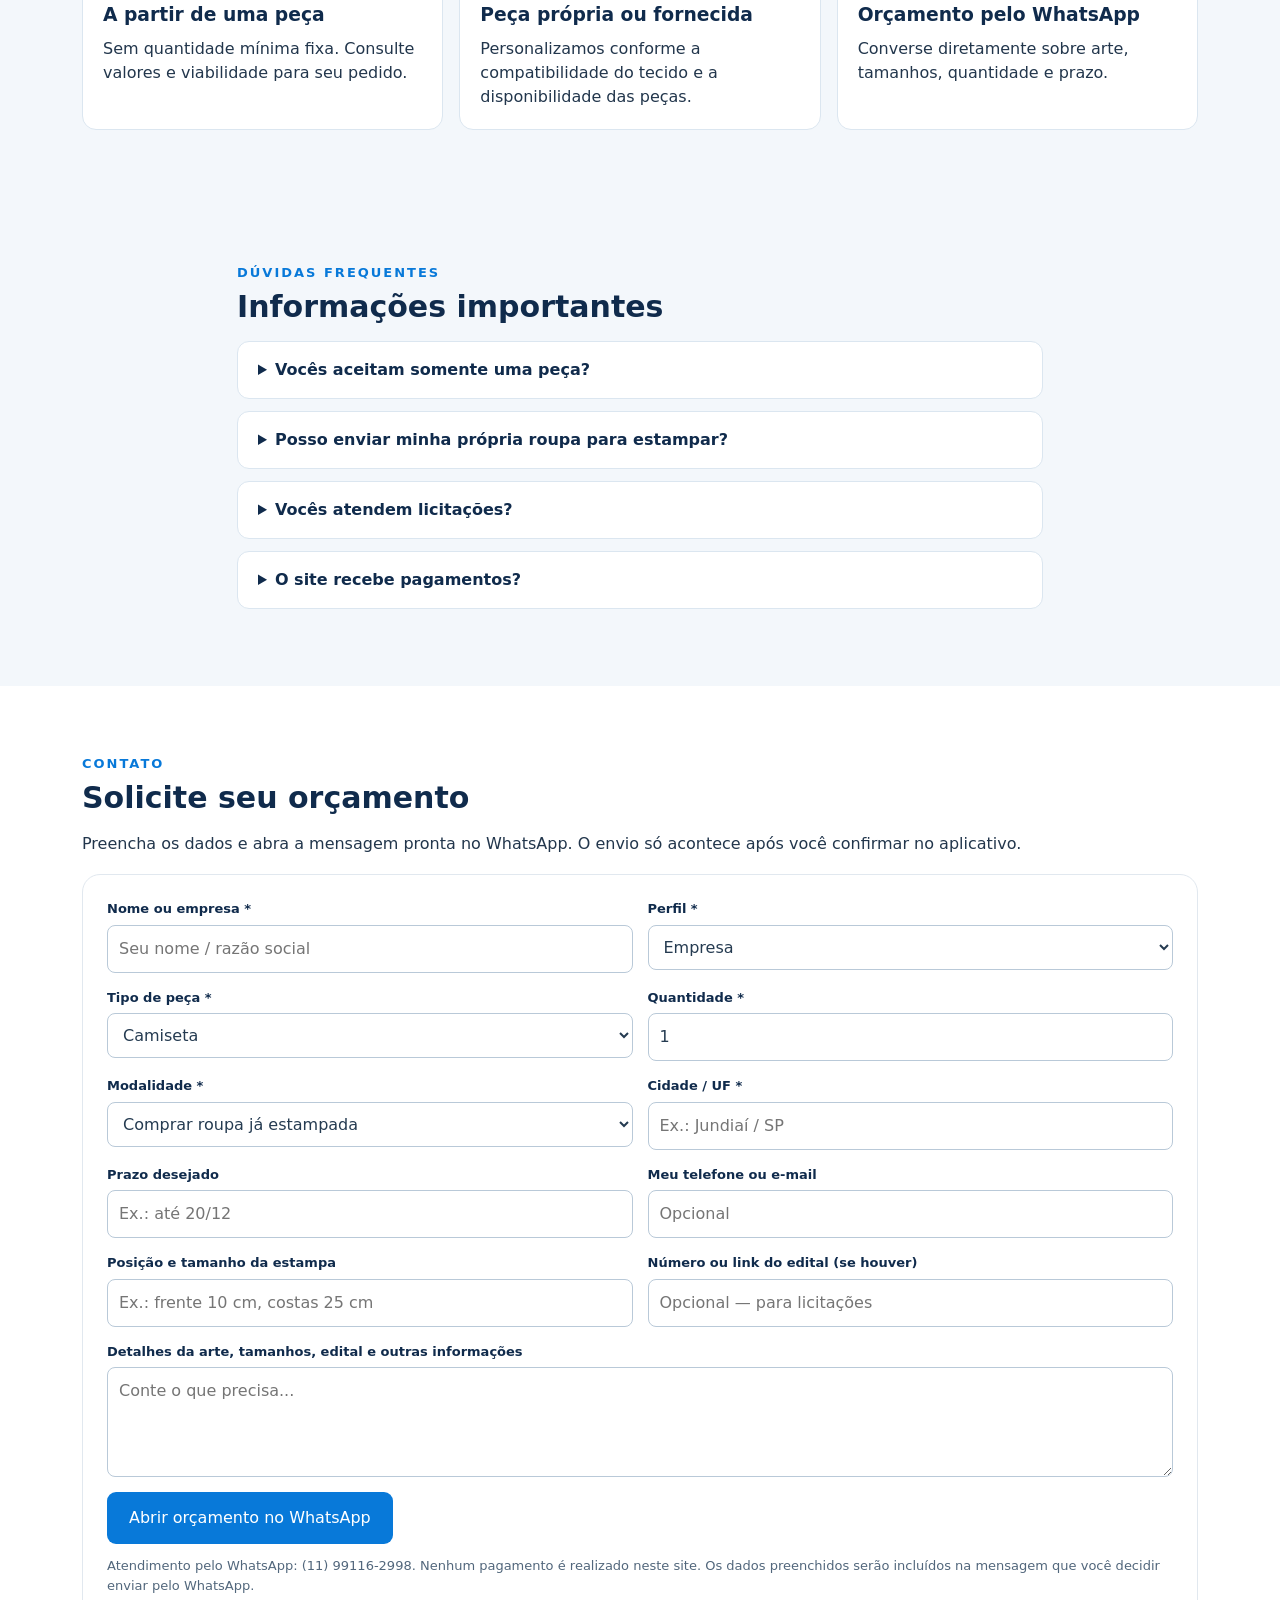
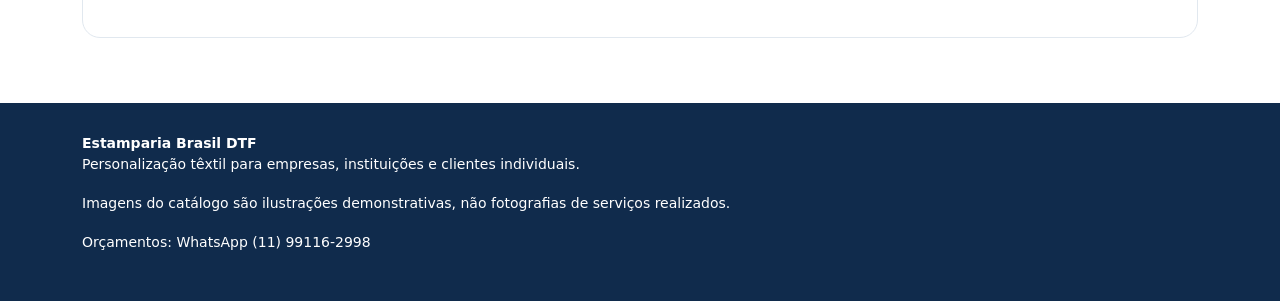
==== commit 8980577d: "Integrar menu móvel e catálogo de seis categorias Integra melhorias da V2 ao site existente, preserv" ====
--- a/index.html
+++ b/index.html
@@ -1,5 +1,5 @@
 <!DOCTYPE html>
-<html lang="pt-BR"><head><meta charset="utf-8"/><meta content="width=device-width,initial-scale=1" name="viewport"/><meta name="theme-color" content="#102b4c"/><meta content="Estamparia Brasil DTF: personalização de roupas, uniformes e atendimento a empresas, instituições e clientes individuais." name="description"/><title>Estamparia Brasil DTF | Personalização Têxtil</title><style>:root{--navy:#102b4c;--blue:#0879d9;--light:#f3f7fb;--text:#22364c}*{box-sizing:border-box}html{scroll-behavior:smooth}body{margin:0;font:16px/1.5 system-ui,Arial;color:var(--text);background:white}a{color:inherit;text-decoration:none}.wrap{max-width:1160px;margin:auto;padding:0 22px}header{border-bottom:1px solid #e4eaf1;background:white;position:sticky;top:0;z-index:3}.head{display:flex;align-items:center;justify-content:space-between;gap:20px;min-height:82px}.logo{font-weight:850;font-size:24px;color:var(--navy);line-height:1.08}.logo span{color:var(--blue)}.logo small{display:block;font-size:11px;font-weight:500;letter-spacing:.8px;margin-top:5px}nav{display:flex;gap:22px;flex-wrap:wrap;font-size:14px;font-weight:650}nav a:hover{color:var(--blue)}.hero{background:linear-gradient(115deg,#fff 42%,#eaf4fc);padding:74px 0}.hero-grid{display:grid;grid-template-columns:1.15fr 1fr;align-items:center;gap:44px}h1{font-size:clamp(32px,4.5vw,56px);line-height:1.12;color:var(--navy);margin:14px 0 20px}h2{font-size:30px;color:var(--navy);margin:0 0 12px}.eyebrow{font-size:13px;letter-spacing:2px;text-transform:uppercase;font-weight:800;color:var(--blue)}p{margin:0 0 18px}.btn{display:inline-block;border:0;border-radius:9px;padding:14px 22px;background:var(--blue);color:white;font-weight:750;cursor:pointer;font:inherit}.btn:hover{background:#065caa}.btn.secondary{background:var(--navy)}.visual{min-height:335px;border-radius:24px;background:linear-gradient(140deg,#102b4c,#2c699a);display:grid;place-items:center;padding:30px;box-shadow:0 20px 45px #102b4c25}.shirts{display:flex;gap:18px;align-items:end}.shirt{width:135px;height:175px;background:#fff;clip-path:polygon(22% 0,78% 0,100% 17%,84% 39%,78% 32%,78% 100%,22% 100%,22% 32%,16% 39%,0 17%);display:grid;place-items:center;color:var(--navy);font-size:12px;font-weight:800;text-align:center;padding:35px 25px 0}.shirt:first-child{background:#c4e2ff}.shirt:last-child{background:#172e4d;color:white}.visual small{color:white;text-align:center;display:block;margin-top:22px}.section{padding:65px 0}.muted{background:var(--light)}.cards{display:grid;grid-template-columns:repeat(3,1fr);gap:18px;margin-top:28px}.card{background:white;border:1px solid #e2e9f0;border-radius:14px;padding:26px;box-shadow:0 5px 15px #102b4c0b}.card h3{margin:10px 0;color:var(--navy)}.card p{margin:0}.icon{font-size:30px}.catalog{display:grid;grid-template-columns:repeat(4,1fr);gap:16px;margin-top:26px}.product{border:1px solid #e3eaf1;border-radius:14px;overflow:hidden}.product .pic{height:155px;background:linear-gradient(145deg,#e6f2fc,#c7d9ea);display:grid;place-items:center;font-size:55px}.product strong{display:block;padding:15px;color:var(--navy)}.split{display:grid;grid-template-columns:1fr 1fr;gap:38px;align-items:start}.bullets{padding-left:20px}.bullets li{margin:10px 0}form{background:white;border:1px solid #e1e8ef;border-radius:18px;padding:24px;display:grid;grid-template-columns:1fr 1fr;gap:15px}label{display:block;font-size:13px;font-weight:700;color:var(--navy)}input,select,textarea{display:block;width:100%;margin-top:6px;border:1px solid #b9c9d8;border-radius:8px;padding:11px;font:inherit;background:white;color:#253b51}textarea{min-height:110px;resize:vertical}.full{grid-column:1/-1}footer{background:var(--navy);color:white;padding:30px 0;font-size:14px}.note{font-size:13px;color:#52677c}@media(max-width:800px){.head{align-items:flex-start;padding-top:18px;padding-bottom:16px;flex-direction:column}nav{gap:12px}.hero-grid,.split{grid-template-columns:1fr}.cards{grid-template-columns:1fr 1fr}.catalog{grid-template-columns:1fr 1fr}.hero{padding:44px 0}}@media(max-width:500px){.cards{grid-template-columns:1fr}form{grid-template-columns:1fr}.visual{min-height:270px}.shirt{width:105px;height:145px}.logo{font-size:21px}}
+<html lang="pt-BR"><head><meta charset="utf-8"/><meta content="width=device-width,initial-scale=1" name="viewport"/><meta name="theme-color" content="#102b4c"/><meta content="Estamparia Brasil DTF: camisetas, uniformes e roupas personalizadas para empresas, equipes, eventos e pedidos individuais. Orçamento pelo WhatsApp." name="description"/><title>Estamparia Brasil DTF | Camisetas e uniformes personalizados</title><style>:root{--navy:#102b4c;--blue:#0879d9;--light:#f3f7fb;--text:#22364c}*{box-sizing:border-box}html{scroll-behavior:smooth}body{margin:0;font:16px/1.5 system-ui,Arial;color:var(--text);background:white}a{color:inherit;text-decoration:none}.wrap{max-width:1160px;margin:auto;padding:0 22px}header{border-bottom:1px solid #e4eaf1;background:white;position:sticky;top:0;z-index:3}.head{display:flex;align-items:center;justify-content:space-between;gap:20px;min-height:82px}.logo{font-weight:850;font-size:24px;color:var(--navy);line-height:1.08}.logo span{color:var(--blue)}.logo small{display:block;font-size:11px;font-weight:500;letter-spacing:.8px;margin-top:5px}nav{display:flex;gap:22px;flex-wrap:wrap;font-size:14px;font-weight:650}nav a:hover{color:var(--blue)}.hero{background:linear-gradient(115deg,#fff 42%,#eaf4fc);padding:74px 0}.hero-grid{display:grid;grid-template-columns:1.15fr 1fr;align-items:center;gap:44px}h1{font-size:clamp(32px,4.5vw,56px);line-height:1.12;color:var(--navy);margin:14px 0 20px}h2{font-size:30px;color:var(--navy);margin:0 0 12px}.eyebrow{font-size:13px;letter-spacing:2px;text-transform:uppercase;font-weight:800;color:var(--blue)}p{margin:0 0 18px}.btn{display:inline-block;border:0;border-radius:9px;padding:14px 22px;background:var(--blue);color:white;font-weight:750;cursor:pointer;font:inherit}.btn:hover{background:#065caa}.btn.secondary{background:var(--navy)}.visual{min-height:335px;border-radius:24px;background:linear-gradient(140deg,#102b4c,#2c699a);display:grid;place-items:center;padding:30px;box-shadow:0 20px 45px #102b4c25}.shirts{display:flex;gap:18px;align-items:end}.shirt{width:135px;height:175px;background:#fff;clip-path:polygon(22% 0,78% 0,100% 17%,84% 39%,78% 32%,78% 100%,22% 100%,22% 32%,16% 39%,0 17%);display:grid;place-items:center;color:var(--navy);font-size:12px;font-weight:800;text-align:center;padding:35px 25px 0}.shirt:first-child{background:#c4e2ff}.shirt:last-child{background:#172e4d;color:white}.visual small{color:white;text-align:center;display:block;margin-top:22px}.section{padding:65px 0}.muted{background:var(--light)}.cards{display:grid;grid-template-columns:repeat(3,1fr);gap:18px;margin-top:28px}.card{background:white;border:1px solid #e2e9f0;border-radius:14px;padding:26px;box-shadow:0 5px 15px #102b4c0b}.card h3{margin:10px 0;color:var(--navy)}.card p{margin:0}.icon{font-size:30px}.catalog{display:grid;grid-template-columns:repeat(4,1fr);gap:16px;margin-top:26px}.product{border:1px solid #e3eaf1;border-radius:14px;overflow:hidden}.product .pic{height:155px;background:linear-gradient(145deg,#e6f2fc,#c7d9ea);display:grid;place-items:center;font-size:55px}.product strong{display:block;padding:15px;color:var(--navy)}.split{display:grid;grid-template-columns:1fr 1fr;gap:38px;align-items:start}.bullets{padding-left:20px}.bullets li{margin:10px 0}form{background:white;border:1px solid #e1e8ef;border-radius:18px;padding:24px;display:grid;grid-template-columns:1fr 1fr;gap:15px}label{display:block;font-size:13px;font-weight:700;color:var(--navy)}input,select,textarea{display:block;width:100%;margin-top:6px;border:1px solid #b9c9d8;border-radius:8px;padding:11px;font:inherit;background:white;color:#253b51}textarea{min-height:110px;resize:vertical}.full{grid-column:1/-1}footer{background:var(--navy);color:white;padding:30px 0;font-size:14px}.note{font-size:13px;color:#52677c}@media(max-width:800px){.head{align-items:flex-start;padding-top:18px;padding-bottom:16px;flex-direction:column}nav{gap:12px}.hero-grid,.split{grid-template-columns:1fr}.cards{grid-template-columns:1fr 1fr}.catalog{grid-template-columns:1fr 1fr}.hero{padding:44px 0}}@media(max-width:500px){.cards{grid-template-columns:1fr}form{grid-template-columns:1fr}.visual{min-height:270px}.shirt{width:105px;height:145px}.logo{font-size:21px}}
 /* Versão 2: catálogo com ilustrações originais locais */
 .catalog .pic{height:auto;min-height:180px;padding:0;overflow:hidden;background:#f3f7fb}
 .catalog .pic img{display:block;width:100%;height:auto;aspect-ratio:400/340;object-fit:cover}
@@ -26,7 +26,23 @@
 input,select,textarea{min-width:0;max-width:100%}
 @media(max-width:800px){:root{--header-offset:170px}}
 @media(max-width:500px){.visual{padding:20px}.shirts{gap:8px}}
-</style></head><body><a class="skip" href="#principal">Pular para o conteúdo</a><header><div class="wrap head"><a class="logo" href="#inicio">Estamparia<br/>Brasil <span>DTF</span><small>PERSONALIZAÇÃO TÊXTIL</small></a><nav aria-label="Navegação principal"><a href="#inicio">Início</a><a href="#servicos">Serviços</a><a href="#catalogo">Catálogo</a><a href="#empresas">Empresas e licitações</a><a href="#orcamento">Orçamento</a></nav></div></header><main id="principal"><section class="hero" id="inicio"><div class="wrap hero-grid"><div><span class="eyebrow">Estamparia Brasil DTF</span><h1>Personalização têxtil para empresas, instituições e pessoas.</h1><p>Uniformes, roupas promocionais e peças personalizadas. De uma única peça a encomendas maiores, com avaliação de prazo e viabilidade para cada projeto.</p><a class="btn" href="#orcamento">Solicitar orçamento</a> <a class="btn secondary" href="#catalogo">Ver catálogo</a></div><div aria-label="Ilustração demonstrativa de roupas personalizadas" class="visual" role="img"><div><div class="shirts"><div class="shirt">SUA<br/>MARCA</div><div class="shirt">SUA<br/>ARTE</div><div class="shirt">SUA<br/>EQUIPE</div></div><small>Imagens ilustrativas • personalização sob consulta</small></div></div></div></section><section class="section muted" id="servicos"><div class="wrap"><span class="eyebrow">O que fazemos</span><h2>Serviços de personalização</h2><p>Atendimento sob medida, para diferentes necessidades.</p><div class="cards"><article class="card"><div class="icon">👕</div><h3>Estampas DTF</h3><p>Personalização de peças compatíveis, com arte enviada pelo cliente ou definida no orçamento.</p></article><article class="card"><div class="icon">🏢</div><h3>Uniformes e equipes</h3><p>Peças personalizadas para empresas, ações promocionais, equipes e eventos.</p></article><article class="card"><div class="icon">📦</div><h3>Peça própria ou fornecida</h3><p>Você pode solicitar a roupa já estampada ou consultar a estampa em roupa que já possui.</p></article></div></div></section><section class="section" id="catalogo"><div class="wrap"><span class="eyebrow">Catálogo ilustrativo</span><h2>Tipos de peças</h2><p>Produtos sujeitos a disponibilidade, compatibilidade de estampa e orçamento.</p><div class="catalog"><div class="product"><div class="pic"><img alt="Ilustração demonstrativa de camisetas" loading="lazy" src="[data-uri]"/></div><strong>Camisetas</strong><a class="product-link" href="#orcamento">Solicitar orçamento</a></div><div class="product"><div class="pic"><img alt="Ilustração demonstrativa de uniformes" loading="lazy" src="[data-uri]"/></div><strong>Uniformes</strong><a class="product-link" href="#orcamento">Solicitar orçamento</a></div><div class="product"><div class="pic"><img alt="Ilustração demonstrativa de moletons" loading="lazy" src="[data-uri]"/></div><strong>Moletons</strong><a class="product-link" href="#orcamento">Solicitar orçamento</a></div><div class="product"><div class="pic"><img alt="Ilustração demonstrativa de calças e bermudas" loading="lazy" src="[data-uri]"/></div><strong>Calças e bermudas</strong><a class="product-link" href="#orcamento">Solicitar orçamento</a></div></div></div></section><section class="section muted" id="empresas"><div class="wrap split"><div><span class="eyebrow">Atendimento corporativo</span><h2>Empresas e licitações públicas</h2><p>Orçamentos com especificações detalhadas para compras empresariais e processos de contratação pública.</p><ul class="bullets"><li>Quantidades e tamanhos por peça</li><li>Tipo, posição e dimensões da estampa</li><li>Prazo desejado e local de entrega</li><li>Informações do edital, quando aplicável</li></ul><p class="note">Participação e fornecimento em licitações dependem de análise do edital, documentação exigida e capacidade de atendimento.</p></div><div class="card"><h3>Atendimento individual também</h3><p>Personalização a partir de uma peça, sem pedido mínimo fixo. Consulte valores e viabilidade pelo WhatsApp.</p><p style="margin-top:18px"><a class="btn" href="#orcamento">Pedir cotação</a></p></div></div></section><section class="section" id="processo"><div class="wrap"><span class="eyebrow">Como funciona</span><h2>Um processo simples para seu pedido</h2><div class="trust-grid"><article><h3>1. Conte o que precisa</h3><p>Informe a peça, a quantidade, a arte e o prazo desejado.</p></article><article><h3>2. Receba uma proposta</h3><p>Analisamos os detalhes e conversamos pelo WhatsApp sobre valores e viabilidade.</p></article><article><h3>3. Combine a produção</h3><p>Após aprovação do orçamento, definimos arte final, produção e entrega.</p></article></div></div></section><section class="section muted" id="duvidas"><div class="wrap faq"><span class="eyebrow">Dúvidas frequentes</span><h2>Informações importantes</h2><details><summary>Vocês aceitam somente uma peça?</summary><p>Sim. Você pode solicitar orçamento a partir de uma unidade.</p></details><details><summary>Posso enviar minha própria roupa para estampar?</summary><p>Sim, desde que o material e a peça sejam compatíveis com o processo de personalização. Avaliamos antes de confirmar.</p></details><details><summary>Vocês atendem licitações?</summary><p>Analisamos especificações e condições de editais para verificar a possibilidade de participação e fornecimento.</p></details><details><summary>O site recebe pagamentos?</summary><p>Não. O site é um catálogo; o atendimento e as condições comerciais são tratados diretamente pelo WhatsApp.</p></details></div></section><section class="section" id="orcamento"><div class="wrap"><span class="eyebrow">Contato</span><h2>Solicite seu orçamento</h2><p>Preencha os dados e abra a mensagem pronta no WhatsApp. O envio só acontece após você confirmar no aplicativo.</p><form id="quote"><div><label for="nome">Nome ou empresa *</label><input id="nome" maxlength="100" placeholder="Seu nome / razão social" required=""/></div><div><label for="tipo">Perfil *</label><select id="tipo" required=""><option value="Empresa">Empresa</option><option value="Órgão público / licitação">Órgão público / licitação</option><option value="Instituição">Instituição</option><option value="Pessoa física">Pessoa física</option></select></div><div><label for="peca">Tipo de peça *</label><select id="peca" required=""><option>Camiseta</option><option>Uniforme</option><option>Moletom</option><option>Regata</option><option>Calça ou bermuda</option><option>Outra peça</option></select></div><div><label for="quantidade">Quantidade *</label><input id="quantidade" min="1" required="" step="1" type="number" value="1"/></div><div><label for="modalidade">Modalidade *</label><select id="modalidade"><option>Comprar roupa já estampada</option><option>Estampar roupa fornecida por mim</option><option>Quero avaliar as duas opções</option></select></div><div><label for="cidade">Cidade / UF *</label><input id="cidade" maxlength="100" placeholder="Ex.: Jundiaí / SP" required=""/></div><div><label for="prazo">Prazo desejado</label><input id="prazo" placeholder="Ex.: até 20/12"/></div><div><label for="contato">Meu telefone ou e-mail</label><input id="contato" maxlength="100" placeholder="Opcional"/></div><div><label for="estampa">Posição e tamanho da estampa</label><input id="estampa" maxlength="120" placeholder="Ex.: frente 10 cm, costas 25 cm"/></div><div><label for="edital">Número ou link do edital (se houver)</label><input id="edital" maxlength="250" placeholder="Opcional — para licitações"/></div><div class="full"><label for="detalhes">Detalhes da arte, tamanhos, edital e outras informações</label><textarea id="detalhes" maxlength="2000" placeholder="Conte o que precisa..."></textarea></div><div class="full"><button class="btn" type="submit">Abrir orçamento no WhatsApp</button><p class="note" style="margin-top:12px">Atendimento pelo WhatsApp: (11) 99116-2998. Nenhum pagamento é realizado neste site. Os dados preenchidos serão incluídos na mensagem que você decidir enviar pelo WhatsApp.</p></div></form></div></section></main><footer><div class="wrap"><strong>Estamparia Brasil DTF</strong><p>Personalização têxtil para empresas, instituições e clientes individuais.</p><p>Imagens do catálogo são ilustrações demonstrativas, não fotografias de serviços realizados.</p><p>Orçamentos: <a href="https://wa.me/5511991162998" rel="noopener noreferrer" target="_blank">WhatsApp (11) 99116-2998</a></p></div></footer><a class="floating-wa" href="https://wa.me/5511991162998?text=Ol%C3%A1%21%20Gostaria%20de%20um%20or%C3%A7amento%20na%20Estamparia%20Brasil%20DTF." target="_blank" rel="noopener noreferrer" aria-label="Falar com a Estamparia Brasil DTF pelo WhatsApp">WhatsApp ↗</a><script>document.getElementById('quote').addEventListener('submit', function(e) {
+</style><style>
+/* V2 integrada: seis categorias e menu progressivo, preservando os recursos publicados. */
+.catalog{grid-template-columns:repeat(3,minmax(0,1fr))}
+.catalog-note{margin-top:18px;max-width:850px}
+.product{min-width:0}.product strong{overflow-wrap:anywhere}
+.menu-toggle{display:none;font:inherit;font-weight:700;min-height:44px;min-width:88px;padding:9px 12px;border:1px solid #c7d9ea;border-radius:8px;background:#fff;color:var(--navy);cursor:pointer}
+@media(max-width:800px){
+ .head{display:flex;flex-direction:row;flex-wrap:wrap;align-items:center;gap:10px;padding-top:14px;padding-bottom:14px}
+ .head nav{width:100%;display:flex;flex-direction:column;gap:0;flex-wrap:nowrap;overflow:visible;padding:6px 0 0}
+ .head nav a{padding:10px 8px;min-height:44px;white-space:normal}
+ .head.menu-ready .menu-toggle{display:inline-flex;align-items:center;justify-content:center;gap:7px}
+ .head.menu-ready nav{display:none}
+ .head.menu-ready.menu-open nav{display:flex;max-height:calc(100vh - 110px);max-height:calc(100dvh - 110px);overflow-y:auto}
+ .catalog{grid-template-columns:repeat(2,minmax(0,1fr))}
+}
+@media(max-width:360px){.wrap{padding-left:16px;padding-right:16px}.logo{font-size:19px}.logo small{font-size:9px}.menu-toggle{min-width:78px;padding:8px}}
+</style></head><body><a class="skip" href="#principal">Pular para o conteúdo</a><header><div class="wrap head"><a class="logo" href="#inicio">Estamparia<br/>Brasil <span>DTF</span><small>PERSONALIZAÇÃO TÊXTIL</small></a><button class="menu-toggle" type="button" aria-controls="main-nav" aria-expanded="false"><span aria-hidden="true">☰</span> Menu</button><nav id="main-nav" aria-label="Navegação principal"><a href="#inicio">Início</a><a href="#servicos">Serviços</a><a href="#catalogo">Catálogo</a><a href="#empresas">Empresas e licitações</a><a href="#orcamento">Orçamento</a></nav></div></header><main id="principal"><section class="hero" id="inicio"><div class="wrap hero-grid"><div><span class="eyebrow">Estamparia Brasil DTF</span><h1>Sua marca merece destaque.</h1><p>Camisetas, uniformes e roupas personalizadas com estampa DTF. Para empresas, equipes, eventos e pedidos individuais, a partir de uma peça.</p><a class="btn" href="#orcamento">Pedir orçamento</a> <a class="btn secondary" href="#catalogo">Ver produtos</a></div><div aria-label="Ilustração demonstrativa de roupas personalizadas" class="visual" role="img"><div><div class="shirts"><div class="shirt">SUA<br/>MARCA</div><div class="shirt">SUA<br/>ARTE</div><div class="shirt">SUA<br/>EQUIPE</div></div><small>Imagens ilustrativas • personalização sob consulta</small></div></div></div></section><section class="section muted" id="servicos"><div class="wrap"><span class="eyebrow">O que fazemos</span><h2>Serviços de personalização</h2><p>Atendimento sob medida, para diferentes necessidades.</p><div class="cards"><article class="card"><div class="icon">👕</div><h3>Estampas DTF</h3><p>Personalização de peças compatíveis, com arte enviada pelo cliente ou definida no orçamento.</p></article><article class="card"><div class="icon">🏢</div><h3>Uniformes e equipes</h3><p>Peças personalizadas para empresas, ações promocionais, equipes e eventos.</p></article><article class="card"><div class="icon">📦</div><h3>Peça própria ou fornecida</h3><p>Você pode solicitar a roupa já estampada ou consultar a estampa em roupa que já possui.</p></article></div></div></section><section class="section" id="catalogo"><div class="wrap"><span class="eyebrow">Catálogo ilustrativo</span><h2>O que podemos personalizar</h2><p>Escolha uma categoria e conte sua ideia. Avaliamos a peça, a arte e a compatibilidade da estampa.</p><div class="catalog"><div class="product"><div class="pic"><img alt="Ilustração demonstrativa de camisetas" loading="lazy" src="[data-uri]"></div><strong>Camisetas</strong><a class="product-link" href="#orcamento">Solicitar orçamento</a></div><div class="product"><div class="pic"><img alt="Ilustração demonstrativa de uniformes" loading="lazy" src="[data-uri]"></div><strong>Uniformes</strong><a class="product-link" href="#orcamento">Solicitar orçamento</a></div><div class="product"><div class="pic"><img alt="Ilustração demonstrativa de regatas" loading="lazy" src="[data-uri]"/></div><strong>Regatas</strong><a class="product-link" href="#orcamento">Solicitar orçamento</a></div><div class="product"><div class="pic"><img alt="Ilustração demonstrativa de moletons" loading="lazy" src="[data-uri]"></div><strong>Moletons</strong><a class="product-link" href="#orcamento">Solicitar orçamento</a></div><div class="product"><div class="pic"><img alt="Ilustração demonstrativa de eventos" loading="lazy" src="[data-uri]"/></div><strong>Eventos</strong><a class="product-link" href="#orcamento">Solicitar orçamento</a></div><div class="product"><div class="pic"><img alt="Ilustração demonstrativa de equipes e artes marciais" loading="lazy" src="[data-uri]"/></div><strong>Equipes e artes marciais</strong><a class="product-link" href="#orcamento">Solicitar orçamento</a></div></div><p class="note catalog-note">Ilustrações demonstrativas, não fotos de trabalhos realizados. Modelos, materiais e personalização sujeitos a disponibilidade e orçamento.</p></div></section><section class="section muted" id="empresas"><div class="wrap split"><div><span class="eyebrow">Atendimento corporativo</span><h2>Empresas e licitações públicas</h2><p>Orçamentos com especificações detalhadas para compras empresariais e processos de contratação pública.</p><ul class="bullets"><li>Quantidades e tamanhos por peça</li><li>Tipo, posição e dimensões da estampa</li><li>Prazo desejado e local de entrega</li><li>Informações do edital, quando aplicável</li></ul><p class="note">Participação e fornecimento em licitações dependem de análise do edital, documentação exigida e capacidade de atendimento.</p></div><div class="card"><h3>Atendimento individual também</h3><p>Personalização a partir de uma peça, sem pedido mínimo fixo. Consulte valores e viabilidade pelo WhatsApp.</p><p style="margin-top:18px"><a class="btn" href="#orcamento">Pedir cotação</a></p></div></div></section><section class="section" id="processo"><div class="wrap"><span class="eyebrow">Como funciona</span><h2>Simples, do pedido ao orçamento</h2><div class="trust-grid"><article><h3>1. Conte sua ideia</h3><p>Informe a peça, a quantidade, o tamanho da estampa e o prazo desejado.</p></article><article><h3>2. Envie sua arte</h3><p>Compartilhe seu arquivo ou referência pelo WhatsApp para avaliarmos a personalização.</p></article><article><h3>3. Receba uma proposta</h3><p>Confirmamos valores, condições e viabilidade antes de combinar a produção e a entrega.</p></article></div></div></section><section class="section muted" id="atendimento"><div class="wrap"><span class="eyebrow">Atendimento</span><h2>Seu pedido, do seu jeito</h2><div class="trust-grid"><article><h3>A partir de uma peça</h3><p>Sem quantidade mínima fixa. Consulte valores e viabilidade para seu pedido.</p></article><article><h3>Peça própria ou fornecida</h3><p>Personalizamos conforme a compatibilidade do tecido e a disponibilidade das peças.</p></article><article><h3>Orçamento pelo WhatsApp</h3><p>Converse diretamente sobre arte, tamanhos, quantidade e prazo.</p></article></div></div></section><section class="section muted" id="duvidas"><div class="wrap faq"><span class="eyebrow">Dúvidas frequentes</span><h2>Informações importantes</h2><details><summary>Vocês aceitam somente uma peça?</summary><p>Sim. Você pode solicitar orçamento a partir de uma unidade.</p></details><details><summary>Posso enviar minha própria roupa para estampar?</summary><p>Sim, desde que o material e a peça sejam compatíveis com o processo de personalização. Avaliamos antes de confirmar.</p></details><details><summary>Vocês atendem licitações?</summary><p>Analisamos especificações e condições de editais para verificar a possibilidade de participação e fornecimento.</p></details><details><summary>O site recebe pagamentos?</summary><p>Não. O site é um catálogo; o atendimento e as condições comerciais são tratados diretamente pelo WhatsApp.</p></details></div></section><section class="section" id="orcamento"><div class="wrap"><span class="eyebrow">Contato</span><h2>Solicite seu orçamento</h2><p>Preencha os dados e abra a mensagem pronta no WhatsApp. O envio só acontece após você confirmar no aplicativo.</p><form id="quote"><div><label for="nome">Nome ou empresa *</label><input id="nome" maxlength="100" placeholder="Seu nome / razão social" required=""/></div><div><label for="tipo">Perfil *</label><select id="tipo" required=""><option value="Empresa">Empresa</option><option value="Órgão público / licitação">Órgão público / licitação</option><option value="Instituição">Instituição</option><option value="Pessoa física">Pessoa física</option></select></div><div><label for="peca">Tipo de peça *</label><select id="peca" required=""><option>Camiseta</option><option>Uniforme</option><option>Moletom</option><option>Regata</option><option>Calça ou bermuda</option><option>Outra peça</option></select></div><div><label for="quantidade">Quantidade *</label><input id="quantidade" min="1" required="" step="1" type="number" value="1"/></div><div><label for="modalidade">Modalidade *</label><select id="modalidade"><option>Comprar roupa já estampada</option><option>Estampar roupa fornecida por mim</option><option>Quero avaliar as duas opções</option></select></div><div><label for="cidade">Cidade / UF *</label><input id="cidade" maxlength="100" placeholder="Ex.: Jundiaí / SP" required=""/></div><div><label for="prazo">Prazo desejado</label><input id="prazo" placeholder="Ex.: até 20/12"/></div><div><label for="contato">Meu telefone ou e-mail</label><input id="contato" maxlength="100" placeholder="Opcional"/></div><div><label for="estampa">Posição e tamanho da estampa</label><input id="estampa" maxlength="120" placeholder="Ex.: frente 10 cm, costas 25 cm"/></div><div><label for="edital">Número ou link do edital (se houver)</label><input id="edital" maxlength="250" placeholder="Opcional — para licitações"/></div><div class="full"><label for="detalhes">Detalhes da arte, tamanhos, edital e outras informações</label><textarea id="detalhes" maxlength="2000" placeholder="Conte o que precisa..."></textarea></div><div class="full"><button class="btn" type="submit">Abrir orçamento no WhatsApp</button><p class="note" style="margin-top:12px">Atendimento pelo WhatsApp: (11) 99116-2998. Nenhum pagamento é realizado neste site. Os dados preenchidos serão incluídos na mensagem que você decidir enviar pelo WhatsApp.</p></div></form></div></section></main><footer><div class="wrap"><strong>Estamparia Brasil DTF</strong><p>Personalização têxtil para empresas, instituições e clientes individuais.</p><p>Imagens do catálogo são ilustrações demonstrativas, não fotografias de serviços realizados.</p><p>Orçamentos: <a href="https://wa.me/5511991162998" rel="noopener noreferrer" target="_blank">WhatsApp (11) 99116-2998</a></p></div></footer><a class="floating-wa" href="https://wa.me/5511991162998?text=Ol%C3%A1%21%20Gostaria%20de%20um%20or%C3%A7amento%20na%20Estamparia%20Brasil%20DTF." target="_blank" rel="noopener noreferrer" aria-label="Falar com a Estamparia Brasil DTF pelo WhatsApp">WhatsApp ↗</a><script>document.getElementById('quote').addEventListener('submit', function(e) {
   e.preventDefault(); if (!this.reportValidity()) return;
   const get = id => document.getElementById(id).value.trim();
   const lines = [
@@ -57,4 +73,30 @@
     headerObserver.observe(header);
   }
 })();
+</script><script>
+(function () {
+  const head = document.querySelector('.head');
+  const button = document.querySelector('.menu-toggle');
+  const nav = document.getElementById('main-nav');
+  const header = document.querySelector('header');
+  if (!head || !button || !nav || !header) return;
+  const mobile = window.matchMedia('(max-width: 800px)');
+  function setOpen(open) {
+    head.classList.toggle('menu-open', open);
+    button.setAttribute('aria-expanded', String(open));
+    document.documentElement.style.setProperty('--header-offset', (header.offsetHeight + 16) + 'px');
+  }
+  head.classList.add('menu-ready');
+  setOpen(false);
+  button.addEventListener('click', function () { setOpen(button.getAttribute('aria-expanded') !== 'true'); });
+  nav.addEventListener('click', function (event) { if (event.target.closest('a')) setOpen(false); });
+  document.addEventListener('keydown', function (event) {
+    if (event.key === 'Escape' && button.getAttribute('aria-expanded') === 'true') {
+      setOpen(false); button.focus();
+    }
+  });
+  document.addEventListener('click', function (event) { if (!head.contains(event.target)) setOpen(false); });
+  window.addEventListener('resize', function () { if (!mobile.matches) setOpen(false); });
+})();
 </script></body></html>
+
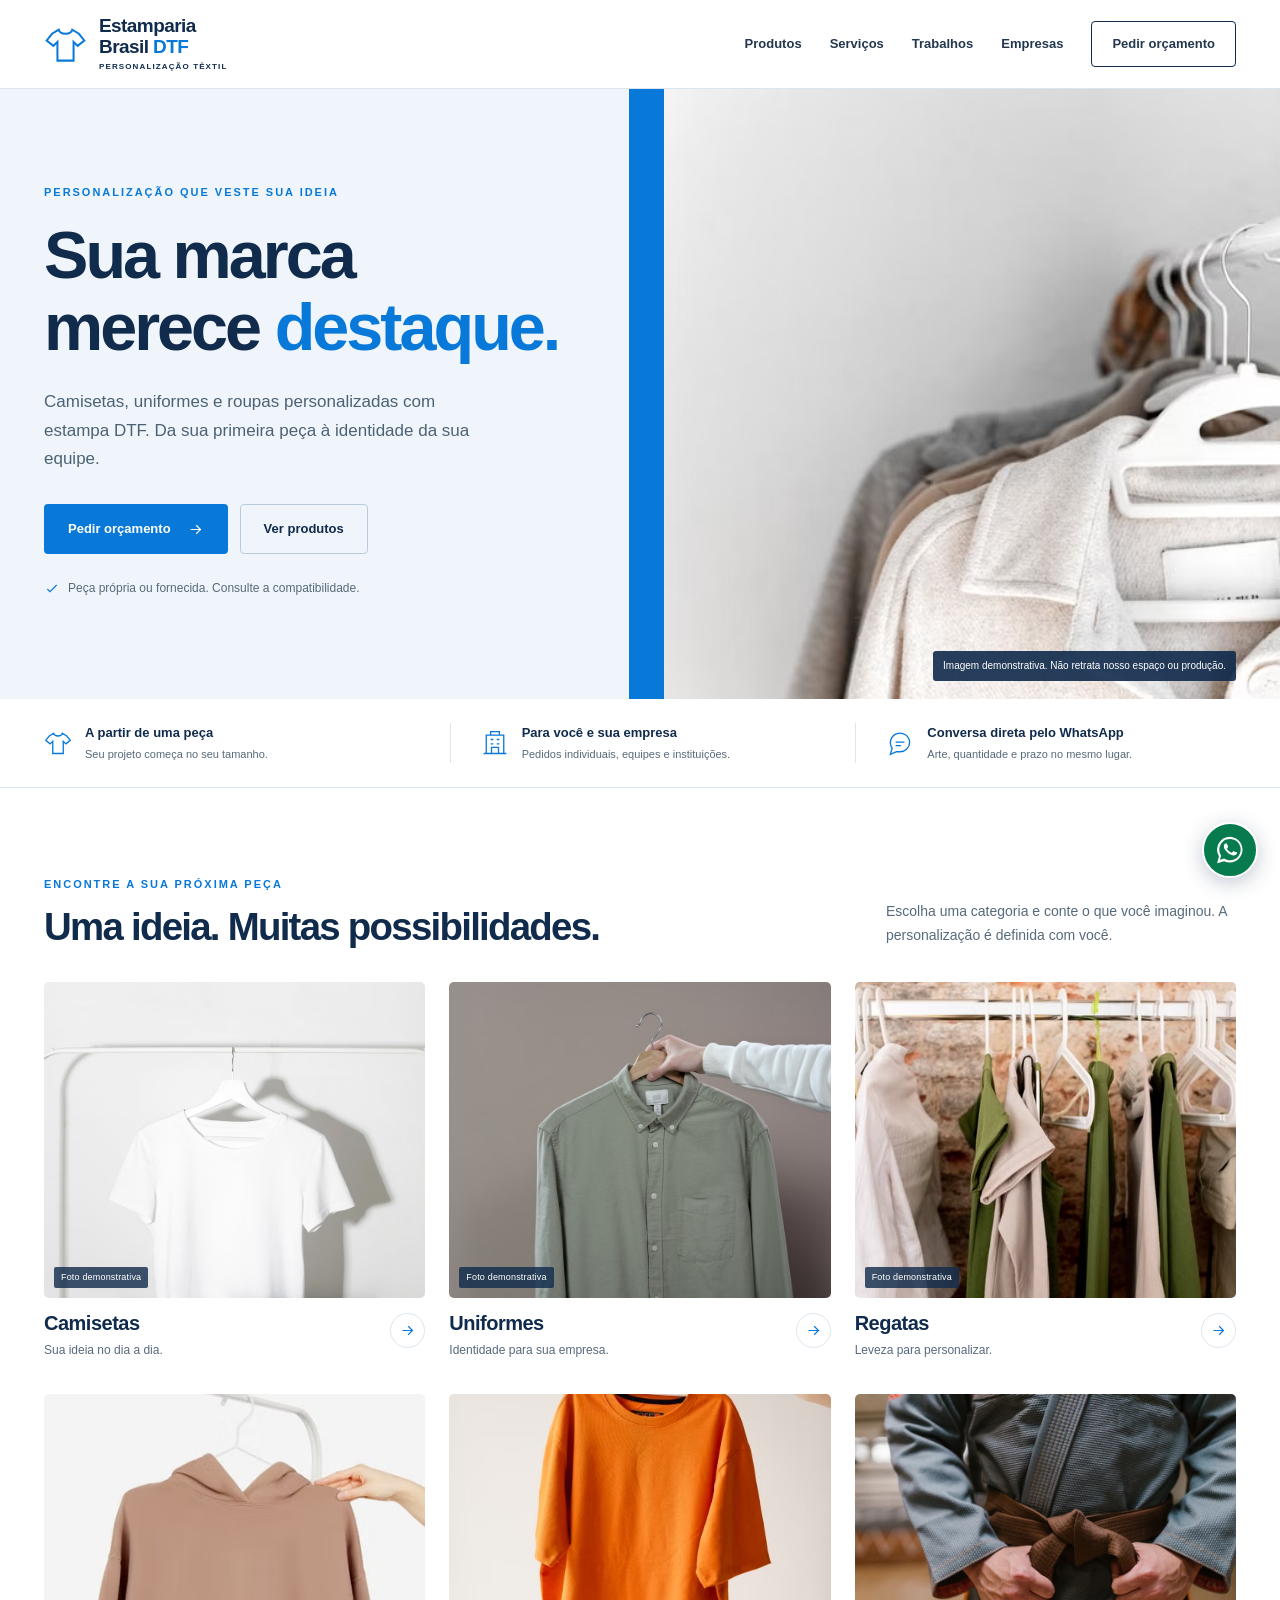
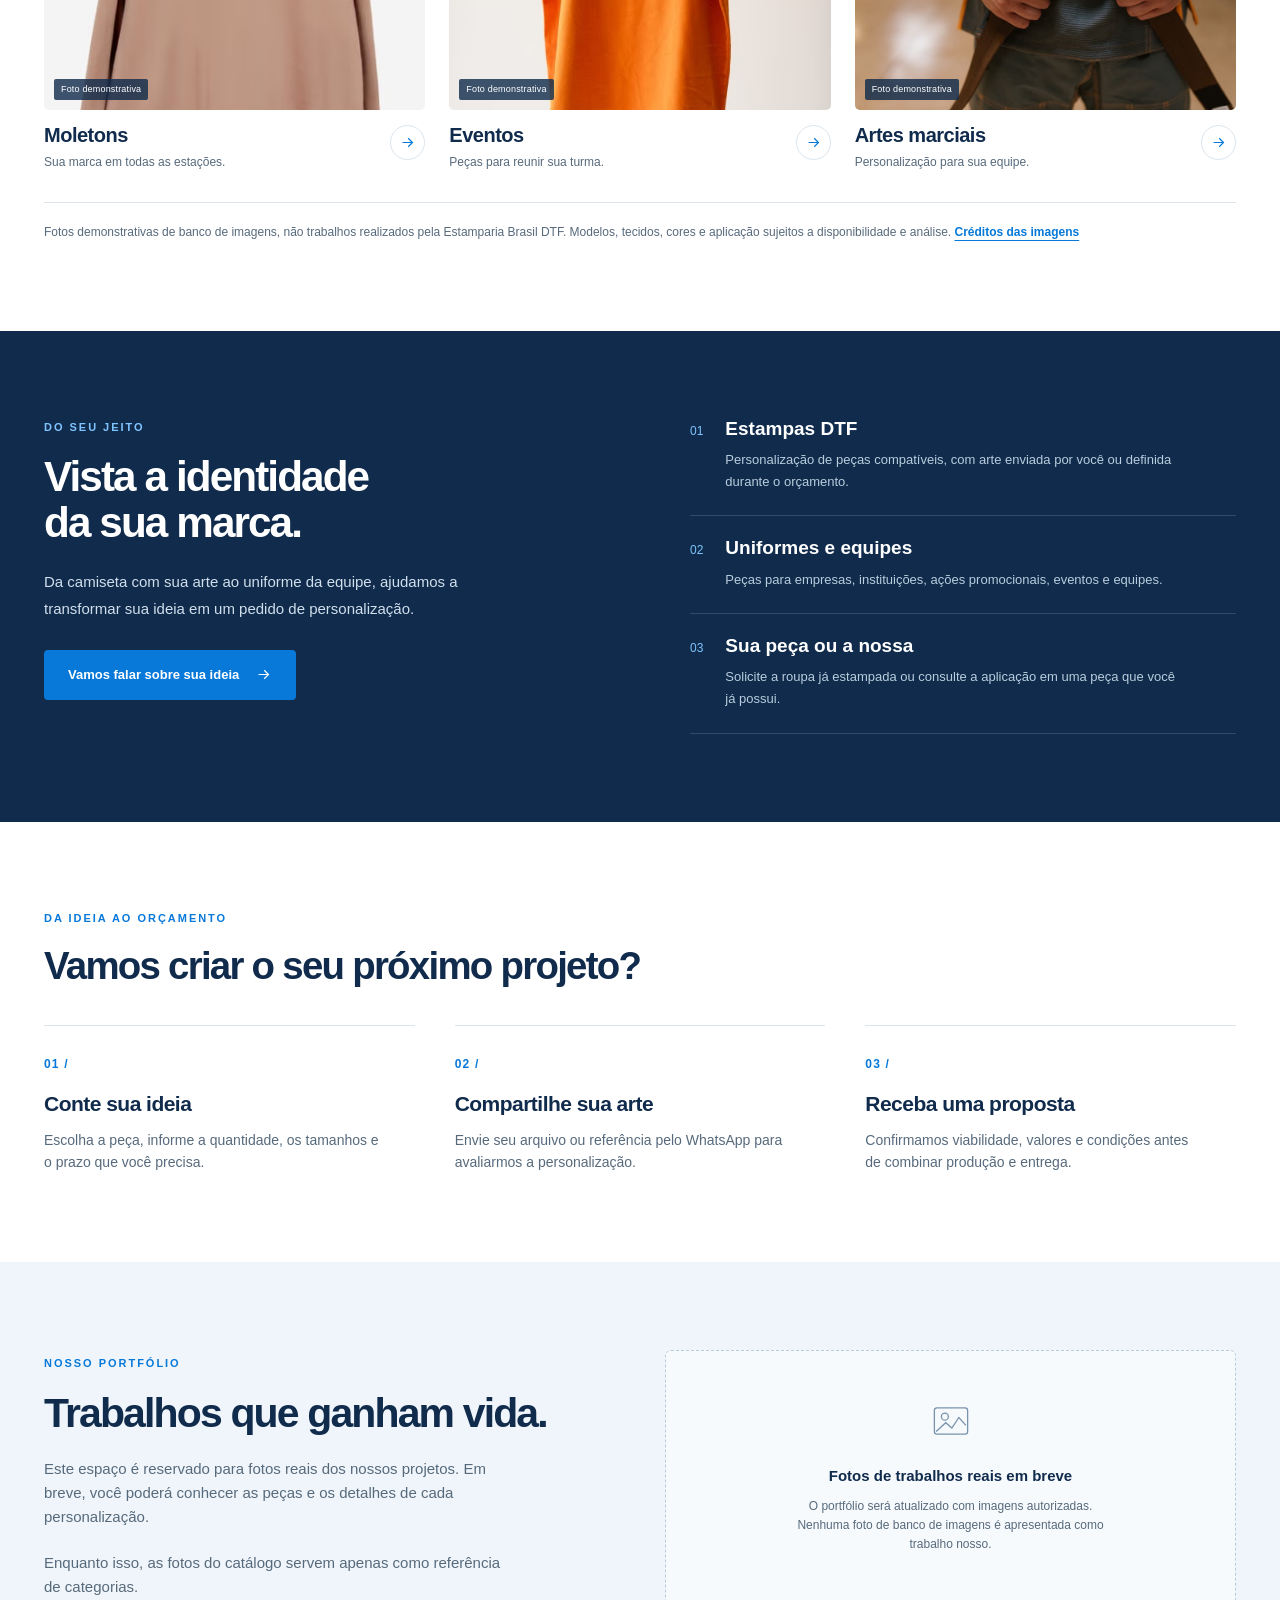
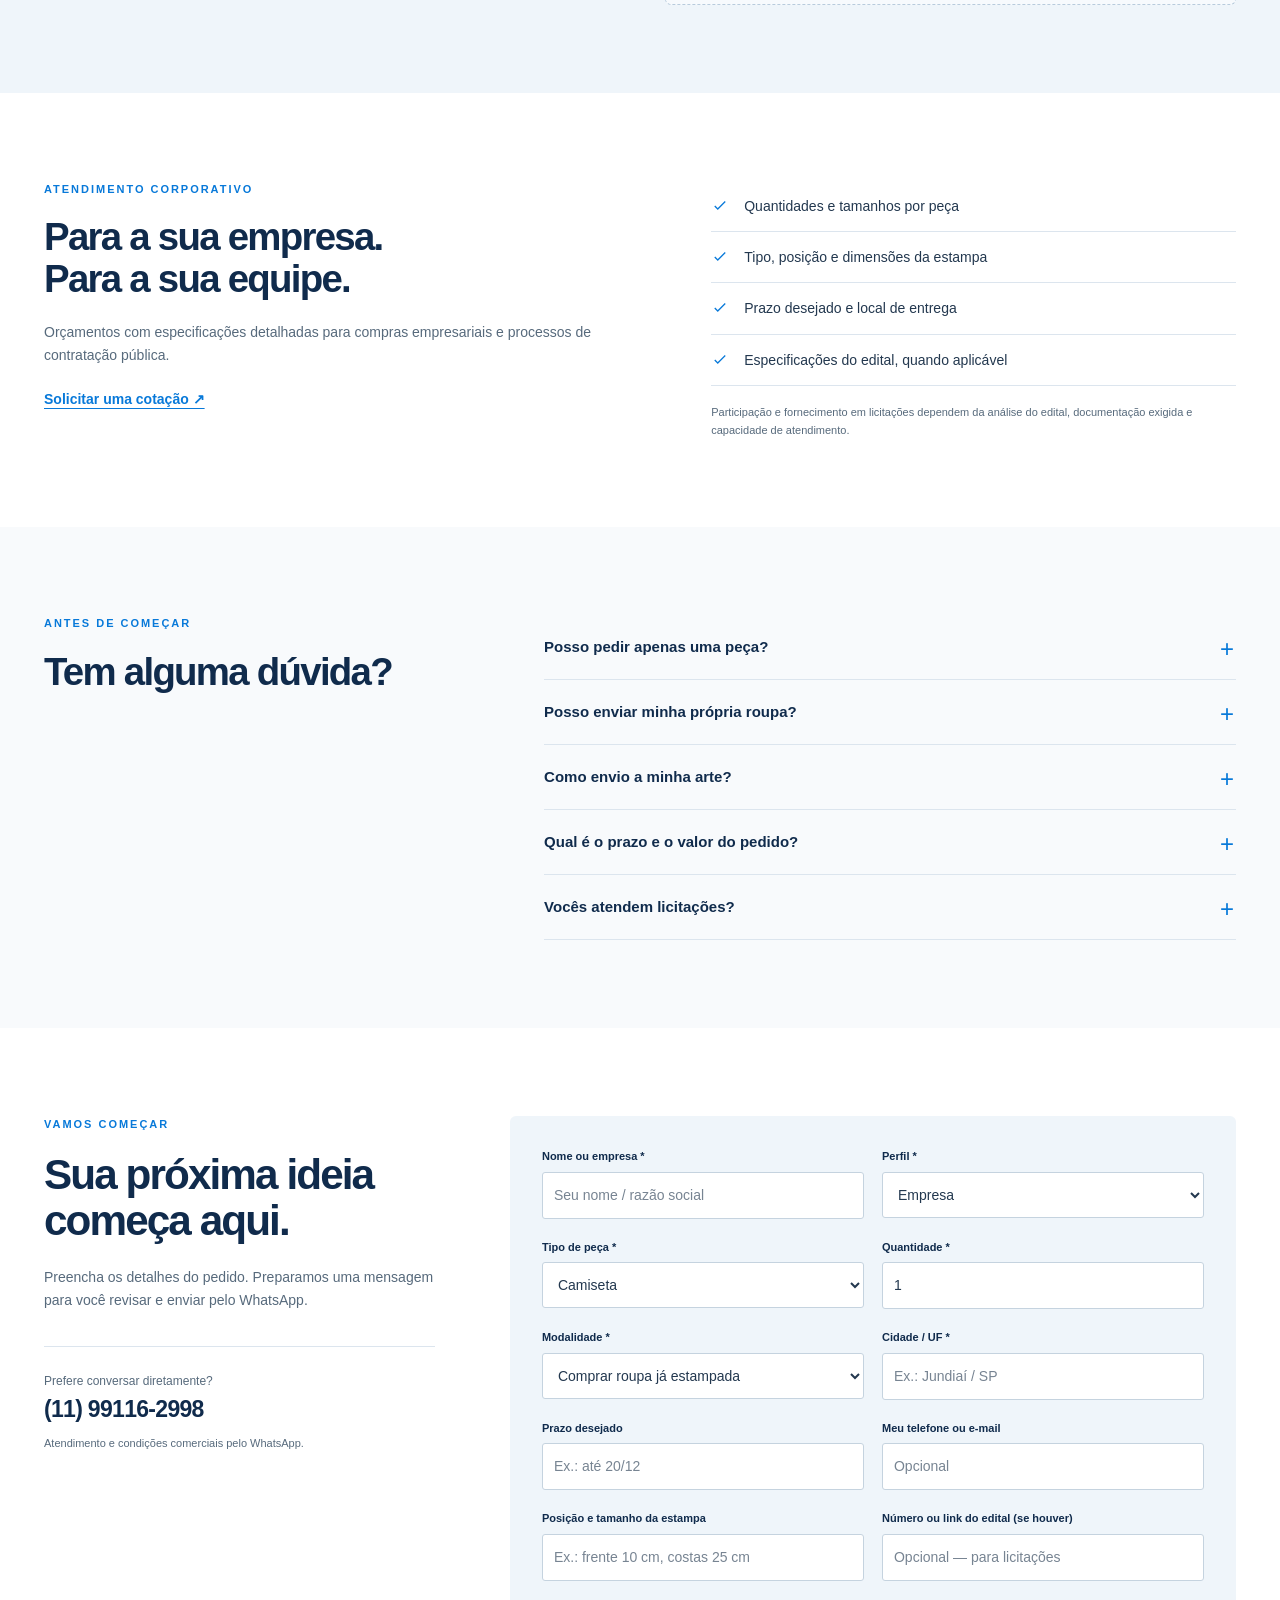
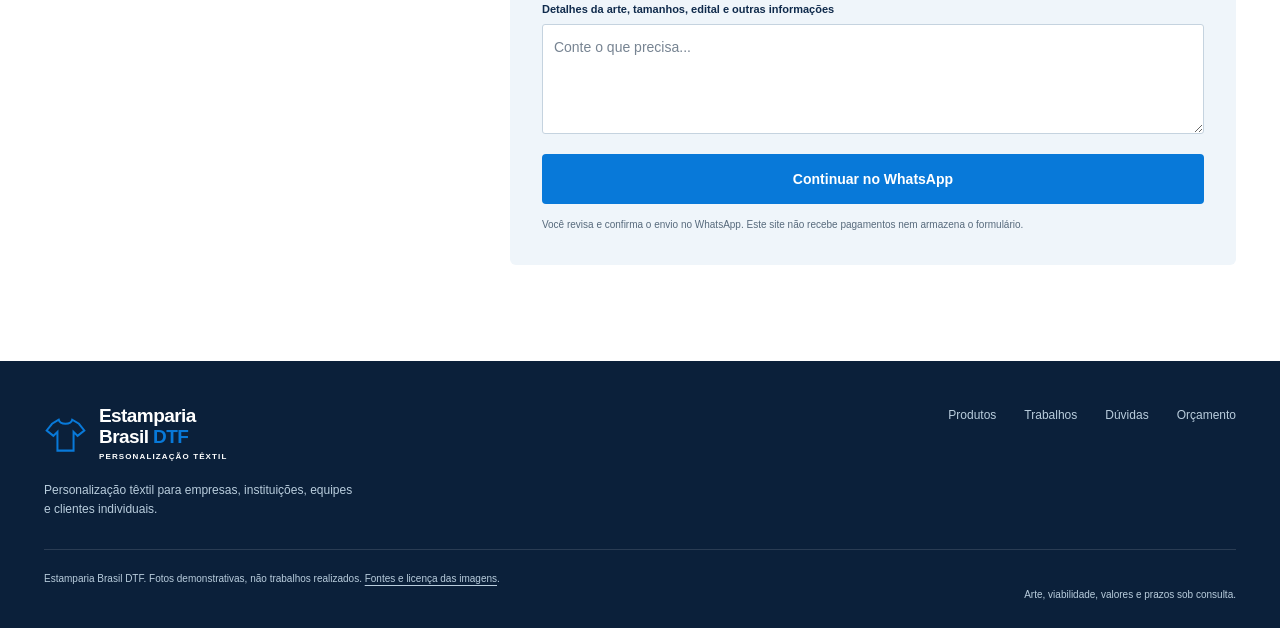
==== commit 0aa0e943: "Publicar V3 fotográfica da Estamparia Brasil DTF Redesenho responsivo com hero fotográfico, seis cat" ====
--- a/index.html
+++ b/index.html
@@ -1,102 +1,14 @@
 <!DOCTYPE html>
-<html lang="pt-BR"><head><meta charset="utf-8"/><meta content="width=device-width,initial-scale=1" name="viewport"/><meta name="theme-color" content="#102b4c"/><meta content="Estamparia Brasil DTF: camisetas, uniformes e roupas personalizadas para empresas, equipes, eventos e pedidos individuais. Orçamento pelo WhatsApp." name="description"/><title>Estamparia Brasil DTF | Camisetas e uniformes personalizados</title><style>:root{--navy:#102b4c;--blue:#0879d9;--light:#f3f7fb;--text:#22364c}*{box-sizing:border-box}html{scroll-behavior:smooth}body{margin:0;font:16px/1.5 system-ui,Arial;color:var(--text);background:white}a{color:inherit;text-decoration:none}.wrap{max-width:1160px;margin:auto;padding:0 22px}header{border-bottom:1px solid #e4eaf1;background:white;position:sticky;top:0;z-index:3}.head{display:flex;align-items:center;justify-content:space-between;gap:20px;min-height:82px}.logo{font-weight:850;font-size:24px;color:var(--navy);line-height:1.08}.logo span{color:var(--blue)}.logo small{display:block;font-size:11px;font-weight:500;letter-spacing:.8px;margin-top:5px}nav{display:flex;gap:22px;flex-wrap:wrap;font-size:14px;font-weight:650}nav a:hover{color:var(--blue)}.hero{background:linear-gradient(115deg,#fff 42%,#eaf4fc);padding:74px 0}.hero-grid{display:grid;grid-template-columns:1.15fr 1fr;align-items:center;gap:44px}h1{font-size:clamp(32px,4.5vw,56px);line-height:1.12;color:var(--navy);margin:14px 0 20px}h2{font-size:30px;color:var(--navy);margin:0 0 12px}.eyebrow{font-size:13px;letter-spacing:2px;text-transform:uppercase;font-weight:800;color:var(--blue)}p{margin:0 0 18px}.btn{display:inline-block;border:0;border-radius:9px;padding:14px 22px;background:var(--blue);color:white;font-weight:750;cursor:pointer;font:inherit}.btn:hover{background:#065caa}.btn.secondary{background:var(--navy)}.visual{min-height:335px;border-radius:24px;background:linear-gradient(140deg,#102b4c,#2c699a);display:grid;place-items:center;padding:30px;box-shadow:0 20px 45px #102b4c25}.shirts{display:flex;gap:18px;align-items:end}.shirt{width:135px;height:175px;background:#fff;clip-path:polygon(22% 0,78% 0,100% 17%,84% 39%,78% 32%,78% 100%,22% 100%,22% 32%,16% 39%,0 17%);display:grid;place-items:center;color:var(--navy);font-size:12px;font-weight:800;text-align:center;padding:35px 25px 0}.shirt:first-child{background:#c4e2ff}.shirt:last-child{background:#172e4d;color:white}.visual small{color:white;text-align:center;display:block;margin-top:22px}.section{padding:65px 0}.muted{background:var(--light)}.cards{display:grid;grid-template-columns:repeat(3,1fr);gap:18px;margin-top:28px}.card{background:white;border:1px solid #e2e9f0;border-radius:14px;padding:26px;box-shadow:0 5px 15px #102b4c0b}.card h3{margin:10px 0;color:var(--navy)}.card p{margin:0}.icon{font-size:30px}.catalog{display:grid;grid-template-columns:repeat(4,1fr);gap:16px;margin-top:26px}.product{border:1px solid #e3eaf1;border-radius:14px;overflow:hidden}.product .pic{height:155px;background:linear-gradient(145deg,#e6f2fc,#c7d9ea);display:grid;place-items:center;font-size:55px}.product strong{display:block;padding:15px;color:var(--navy)}.split{display:grid;grid-template-columns:1fr 1fr;gap:38px;align-items:start}.bullets{padding-left:20px}.bullets li{margin:10px 0}form{background:white;border:1px solid #e1e8ef;border-radius:18px;padding:24px;display:grid;grid-template-columns:1fr 1fr;gap:15px}label{display:block;font-size:13px;font-weight:700;color:var(--navy)}input,select,textarea{display:block;width:100%;margin-top:6px;border:1px solid #b9c9d8;border-radius:8px;padding:11px;font:inherit;background:white;color:#253b51}textarea{min-height:110px;resize:vertical}.full{grid-column:1/-1}footer{background:var(--navy);color:white;padding:30px 0;font-size:14px}.note{font-size:13px;color:#52677c}@media(max-width:800px){.head{align-items:flex-start;padding-top:18px;padding-bottom:16px;flex-direction:column}nav{gap:12px}.hero-grid,.split{grid-template-columns:1fr}.cards{grid-template-columns:1fr 1fr}.catalog{grid-template-columns:1fr 1fr}.hero{padding:44px 0}}@media(max-width:500px){.cards{grid-template-columns:1fr}form{grid-template-columns:1fr}.visual{min-height:270px}.shirt{width:105px;height:145px}.logo{font-size:21px}}
-/* Versão 2: catálogo com ilustrações originais locais */
-.catalog .pic{height:auto;min-height:180px;padding:0;overflow:hidden;background:#f3f7fb}
-.catalog .pic img{display:block;width:100%;height:auto;aspect-ratio:400/340;object-fit:cover}
-.catalog .product{overflow:hidden;padding-bottom:16px}
-.catalog .product strong{display:block;padding:12px 14px 5px}
-.product-link{display:inline-block;margin:0 14px;color:#0879d9;font-size:14px;font-weight:700;text-decoration:underline;text-underline-offset:3px}
-:focus-visible{outline:3px solid #0879d9;outline-offset:3px}
-@media(max-width:500px){.catalog{grid-template-columns:1fr 1fr}.catalog .pic{min-height:100px}.catalog .product strong{font-size:14px}.product-link{font-size:12px}}
-</style><style>
-/* Versão 3: melhorias de acessibilidade e conversão */
-:focus-visible{outline:3px solid #0879d9;outline-offset:3px} .skip{position:absolute;left:-9999px;top:8px;background:#fff;padding:12px;z-index:20}.skip:focus{left:8px} .trust-grid{display:grid;grid-template-columns:repeat(3,minmax(0,1fr));gap:16px;margin-top:22px}.trust-grid article{background:white;border:1px solid #dbe6f0;border-radius:14px;padding:20px}.trust-grid h3{margin:0 0 8px;color:#102b4c}.trust-grid p{margin:0}.faq{max-width:850px}.faq details{border:1px solid #dbe6f0;border-radius:12px;padding:16px 20px;margin:12px 0;background:#fff}.faq summary{font-weight:700;cursor:pointer;color:#102b4c}.faq details p{margin-bottom:0}.privacy{font-size:.85rem;color:#52677b;max-width:800px}.privacy a{text-decoration:underline}.tag{display:inline-block;background:#eaf3fd;color:#0b4d86;padding:4px 9px;border-radius:99px;font-size:.8rem;margin-top:9px}@media(max-width:760px){.trust-grid{grid-template-columns:1fr}}
-</style><style>
-/* V4: otimização para navegação no celular */
-@media(max-width:600px){.head{gap:12px}.head nav{width:100%;display:flex;overflow-x:auto;flex-wrap:nowrap;gap:18px;padding-bottom:8px;scrollbar-width:thin}.head nav a{white-space:nowrap}.hero{padding:32px 0}.hero .btn{margin-bottom:8px}.catalog{gap:10px}.catalog .product strong{min-height:58px}.section{padding:44px 0}h2{font-size:26px}form{padding:17px}}
-.floating-wa{position:fixed;right:16px;bottom:18px;z-index:10;border-radius:99px;background:#0879d9;color:white;padding:13px 18px;box-shadow:0 5px 20px #102b4c44;font-weight:700}
-@media(prefers-reduced-motion:reduce){html{scroll-behavior:auto}}
-</style><meta name="theme-color" content="#102b4c"/><meta property="og:title" content="Estamparia Brasil DTF — Personalização Têxtil"/><meta property="og:description" content="Uniformes, roupas personalizadas e atendimento a empresas, licitações e clientes individuais. Solicite orçamento pelo WhatsApp."/><link rel="icon" href="favicon.svg" type="image/svg+xml"/><style>
-/* Correções pontuais: âncoras sob o cabeçalho e largura em telas pequenas */
-:root{--header-offset:100px}
-[id]{scroll-margin-top:var(--header-offset)}
-.hero-grid > *, .visual > div, form > div{min-width:0}
-.visual > div{width:100%}
-.shirt{min-width:0;flex:1;padding-left:8px;padding-right:8px}
-input,select,textarea{min-width:0;max-width:100%}
-@media(max-width:800px){:root{--header-offset:170px}}
-@media(max-width:500px){.visual{padding:20px}.shirts{gap:8px}}
-</style><style>
-/* V2 integrada: seis categorias e menu progressivo, preservando os recursos publicados. */
-.catalog{grid-template-columns:repeat(3,minmax(0,1fr))}
-.catalog-note{margin-top:18px;max-width:850px}
-.product{min-width:0}.product strong{overflow-wrap:anywhere}
-.menu-toggle{display:none;font:inherit;font-weight:700;min-height:44px;min-width:88px;padding:9px 12px;border:1px solid #c7d9ea;border-radius:8px;background:#fff;color:var(--navy);cursor:pointer}
-@media(max-width:800px){
- .head{display:flex;flex-direction:row;flex-wrap:wrap;align-items:center;gap:10px;padding-top:14px;padding-bottom:14px}
- .head nav{width:100%;display:flex;flex-direction:column;gap:0;flex-wrap:nowrap;overflow:visible;padding:6px 0 0}
- .head nav a{padding:10px 8px;min-height:44px;white-space:normal}
- .head.menu-ready .menu-toggle{display:inline-flex;align-items:center;justify-content:center;gap:7px}
- .head.menu-ready nav{display:none}
- .head.menu-ready.menu-open nav{display:flex;max-height:calc(100vh - 110px);max-height:calc(100dvh - 110px);overflow-y:auto}
- .catalog{grid-template-columns:repeat(2,minmax(0,1fr))}
-}
-@media(max-width:360px){.wrap{padding-left:16px;padding-right:16px}.logo{font-size:19px}.logo small{font-size:9px}.menu-toggle{min-width:78px;padding:8px}}
-</style></head><body><a class="skip" href="#principal">Pular para o conteúdo</a><header><div class="wrap head"><a class="logo" href="#inicio">Estamparia<br/>Brasil <span>DTF</span><small>PERSONALIZAÇÃO TÊXTIL</small></a><button class="menu-toggle" type="button" aria-controls="main-nav" aria-expanded="false"><span aria-hidden="true">☰</span> Menu</button><nav id="main-nav" aria-label="Navegação principal"><a href="#inicio">Início</a><a href="#servicos">Serviços</a><a href="#catalogo">Catálogo</a><a href="#empresas">Empresas e licitações</a><a href="#orcamento">Orçamento</a></nav></div></header><main id="principal"><section class="hero" id="inicio"><div class="wrap hero-grid"><div><span class="eyebrow">Estamparia Brasil DTF</span><h1>Sua marca merece destaque.</h1><p>Camisetas, uniformes e roupas personalizadas com estampa DTF. Para empresas, equipes, eventos e pedidos individuais, a partir de uma peça.</p><a class="btn" href="#orcamento">Pedir orçamento</a> <a class="btn secondary" href="#catalogo">Ver produtos</a></div><div aria-label="Ilustração demonstrativa de roupas personalizadas" class="visual" role="img"><div><div class="shirts"><div class="shirt">SUA<br/>MARCA</div><div class="shirt">SUA<br/>ARTE</div><div class="shirt">SUA<br/>EQUIPE</div></div><small>Imagens ilustrativas • personalização sob consulta</small></div></div></div></section><section class="section muted" id="servicos"><div class="wrap"><span class="eyebrow">O que fazemos</span><h2>Serviços de personalização</h2><p>Atendimento sob medida, para diferentes necessidades.</p><div class="cards"><article class="card"><div class="icon">👕</div><h3>Estampas DTF</h3><p>Personalização de peças compatíveis, com arte enviada pelo cliente ou definida no orçamento.</p></article><article class="card"><div class="icon">🏢</div><h3>Uniformes e equipes</h3><p>Peças personalizadas para empresas, ações promocionais, equipes e eventos.</p></article><article class="card"><div class="icon">📦</div><h3>Peça própria ou fornecida</h3><p>Você pode solicitar a roupa já estampada ou consultar a estampa em roupa que já possui.</p></article></div></div></section><section class="section" id="catalogo"><div class="wrap"><span class="eyebrow">Catálogo ilustrativo</span><h2>O que podemos personalizar</h2><p>Escolha uma categoria e conte sua ideia. Avaliamos a peça, a arte e a compatibilidade da estampa.</p><div class="catalog"><div class="product"><div class="pic"><img alt="Ilustração demonstrativa de camisetas" loading="lazy" src="[data-uri]"></div><strong>Camisetas</strong><a class="product-link" href="#orcamento">Solicitar orçamento</a></div><div class="product"><div class="pic"><img alt="Ilustração demonstrativa de uniformes" loading="lazy" src="[data-uri]"></div><strong>Uniformes</strong><a class="product-link" href="#orcamento">Solicitar orçamento</a></div><div class="product"><div class="pic"><img alt="Ilustração demonstrativa de regatas" loading="lazy" src="[data-uri]"/></div><strong>Regatas</strong><a class="product-link" href="#orcamento">Solicitar orçamento</a></div><div class="product"><div class="pic"><img alt="Ilustração demonstrativa de moletons" loading="lazy" src="[data-uri]"></div><strong>Moletons</strong><a class="product-link" href="#orcamento">Solicitar orçamento</a></div><div class="product"><div class="pic"><img alt="Ilustração demonstrativa de eventos" loading="lazy" src="[data-uri]"/></div><strong>Eventos</strong><a class="product-link" href="#orcamento">Solicitar orçamento</a></div><div class="product"><div class="pic"><img alt="Ilustração demonstrativa de equipes e artes marciais" loading="lazy" src="[data-uri]"/></div><strong>Equipes e artes marciais</strong><a class="product-link" href="#orcamento">Solicitar orçamento</a></div></div><p class="note catalog-note">Ilustrações demonstrativas, não fotos de trabalhos realizados. Modelos, materiais e personalização sujeitos a disponibilidade e orçamento.</p></div></section><section class="section muted" id="empresas"><div class="wrap split"><div><span class="eyebrow">Atendimento corporativo</span><h2>Empresas e licitações públicas</h2><p>Orçamentos com especificações detalhadas para compras empresariais e processos de contratação pública.</p><ul class="bullets"><li>Quantidades e tamanhos por peça</li><li>Tipo, posição e dimensões da estampa</li><li>Prazo desejado e local de entrega</li><li>Informações do edital, quando aplicável</li></ul><p class="note">Participação e fornecimento em licitações dependem de análise do edital, documentação exigida e capacidade de atendimento.</p></div><div class="card"><h3>Atendimento individual também</h3><p>Personalização a partir de uma peça, sem pedido mínimo fixo. Consulte valores e viabilidade pelo WhatsApp.</p><p style="margin-top:18px"><a class="btn" href="#orcamento">Pedir cotação</a></p></div></div></section><section class="section" id="processo"><div class="wrap"><span class="eyebrow">Como funciona</span><h2>Simples, do pedido ao orçamento</h2><div class="trust-grid"><article><h3>1. Conte sua ideia</h3><p>Informe a peça, a quantidade, o tamanho da estampa e o prazo desejado.</p></article><article><h3>2. Envie sua arte</h3><p>Compartilhe seu arquivo ou referência pelo WhatsApp para avaliarmos a personalização.</p></article><article><h3>3. Receba uma proposta</h3><p>Confirmamos valores, condições e viabilidade antes de combinar a produção e a entrega.</p></article></div></div></section><section class="section muted" id="atendimento"><div class="wrap"><span class="eyebrow">Atendimento</span><h2>Seu pedido, do seu jeito</h2><div class="trust-grid"><article><h3>A partir de uma peça</h3><p>Sem quantidade mínima fixa. Consulte valores e viabilidade para seu pedido.</p></article><article><h3>Peça própria ou fornecida</h3><p>Personalizamos conforme a compatibilidade do tecido e a disponibilidade das peças.</p></article><article><h3>Orçamento pelo WhatsApp</h3><p>Converse diretamente sobre arte, tamanhos, quantidade e prazo.</p></article></div></div></section><section class="section muted" id="duvidas"><div class="wrap faq"><span class="eyebrow">Dúvidas frequentes</span><h2>Informações importantes</h2><details><summary>Vocês aceitam somente uma peça?</summary><p>Sim. Você pode solicitar orçamento a partir de uma unidade.</p></details><details><summary>Posso enviar minha própria roupa para estampar?</summary><p>Sim, desde que o material e a peça sejam compatíveis com o processo de personalização. Avaliamos antes de confirmar.</p></details><details><summary>Vocês atendem licitações?</summary><p>Analisamos especificações e condições de editais para verificar a possibilidade de participação e fornecimento.</p></details><details><summary>O site recebe pagamentos?</summary><p>Não. O site é um catálogo; o atendimento e as condições comerciais são tratados diretamente pelo WhatsApp.</p></details></div></section><section class="section" id="orcamento"><div class="wrap"><span class="eyebrow">Contato</span><h2>Solicite seu orçamento</h2><p>Preencha os dados e abra a mensagem pronta no WhatsApp. O envio só acontece após você confirmar no aplicativo.</p><form id="quote"><div><label for="nome">Nome ou empresa *</label><input id="nome" maxlength="100" placeholder="Seu nome / razão social" required=""/></div><div><label for="tipo">Perfil *</label><select id="tipo" required=""><option value="Empresa">Empresa</option><option value="Órgão público / licitação">Órgão público / licitação</option><option value="Instituição">Instituição</option><option value="Pessoa física">Pessoa física</option></select></div><div><label for="peca">Tipo de peça *</label><select id="peca" required=""><option>Camiseta</option><option>Uniforme</option><option>Moletom</option><option>Regata</option><option>Calça ou bermuda</option><option>Outra peça</option></select></div><div><label for="quantidade">Quantidade *</label><input id="quantidade" min="1" required="" step="1" type="number" value="1"/></div><div><label for="modalidade">Modalidade *</label><select id="modalidade"><option>Comprar roupa já estampada</option><option>Estampar roupa fornecida por mim</option><option>Quero avaliar as duas opções</option></select></div><div><label for="cidade">Cidade / UF *</label><input id="cidade" maxlength="100" placeholder="Ex.: Jundiaí / SP" required=""/></div><div><label for="prazo">Prazo desejado</label><input id="prazo" placeholder="Ex.: até 20/12"/></div><div><label for="contato">Meu telefone ou e-mail</label><input id="contato" maxlength="100" placeholder="Opcional"/></div><div><label for="estampa">Posição e tamanho da estampa</label><input id="estampa" maxlength="120" placeholder="Ex.: frente 10 cm, costas 25 cm"/></div><div><label for="edital">Número ou link do edital (se houver)</label><input id="edital" maxlength="250" placeholder="Opcional — para licitações"/></div><div class="full"><label for="detalhes">Detalhes da arte, tamanhos, edital e outras informações</label><textarea id="detalhes" maxlength="2000" placeholder="Conte o que precisa..."></textarea></div><div class="full"><button class="btn" type="submit">Abrir orçamento no WhatsApp</button><p class="note" style="margin-top:12px">Atendimento pelo WhatsApp: (11) 99116-2998. Nenhum pagamento é realizado neste site. Os dados preenchidos serão incluídos na mensagem que você decidir enviar pelo WhatsApp.</p></div></form></div></section></main><footer><div class="wrap"><strong>Estamparia Brasil DTF</strong><p>Personalização têxtil para empresas, instituições e clientes individuais.</p><p>Imagens do catálogo são ilustrações demonstrativas, não fotografias de serviços realizados.</p><p>Orçamentos: <a href="https://wa.me/5511991162998" rel="noopener noreferrer" target="_blank">WhatsApp (11) 99116-2998</a></p></div></footer><a class="floating-wa" href="https://wa.me/5511991162998?text=Ol%C3%A1%21%20Gostaria%20de%20um%20or%C3%A7amento%20na%20Estamparia%20Brasil%20DTF." target="_blank" rel="noopener noreferrer" aria-label="Falar com a Estamparia Brasil DTF pelo WhatsApp">WhatsApp ↗</a><script>document.getElementById('quote').addEventListener('submit', function(e) {
-  e.preventDefault(); if (!this.reportValidity()) return;
-  const get = id => document.getElementById(id).value.trim();
-  const lines = [
-    'Olá! Gostaria de solicitar um orçamento na Estamparia Brasil DTF.', '',
-    'Nome/empresa: ' + get('nome'), 'Perfil: ' + get('tipo'),
-    'Peça: ' + get('peca'), 'Quantidade: ' + get('quantidade'),
-    'Modalidade: ' + get('modalidade'), 'Cidade/UF: ' + get('cidade'),
-    'Prazo desejado: ' + (get('prazo') || 'A combinar'),
-    'Posição/tamanho da estampa: ' + (get('estampa') || 'A definir'),
-    'Edital: ' + (get('edital') || 'Não se aplica'),
-    'Contato: ' + (get('contato') || 'Não informado'),
-    'Detalhes: ' + (get('detalhes') || 'A definir')
-  ];
-  const url = 'https://wa.me/5511991162998?text=' + encodeURIComponent(lines.join('\n'));
-  window.location.href = url;
-});</script><script>
-(function () {
-  const header = document.querySelector('header');
-  if (!header) return;
-  const updateHeaderOffset = function () {
-    document.documentElement.style.setProperty('--header-offset', (header.offsetHeight + 16) + 'px');
-  };
-  updateHeaderOffset();
-  window.addEventListener('resize', updateHeaderOffset);
-  window.addEventListener('load', updateHeaderOffset);
-  if ('ResizeObserver' in window) {
-    const headerObserver = new ResizeObserver(updateHeaderOffset);
-    headerObserver.observe(header);
-  }
-})();
-</script><script>
-(function () {
-  const head = document.querySelector('.head');
-  const button = document.querySelector('.menu-toggle');
-  const nav = document.getElementById('main-nav');
-  const header = document.querySelector('header');
-  if (!head || !button || !nav || !header) return;
-  const mobile = window.matchMedia('(max-width: 800px)');
-  function setOpen(open) {
-    head.classList.toggle('menu-open', open);
-    button.setAttribute('aria-expanded', String(open));
-    document.documentElement.style.setProperty('--header-offset', (header.offsetHeight + 16) + 'px');
-  }
-  head.classList.add('menu-ready');
-  setOpen(false);
-  button.addEventListener('click', function () { setOpen(button.getAttribute('aria-expanded') !== 'true'); });
-  nav.addEventListener('click', function (event) { if (event.target.closest('a')) setOpen(false); });
-  document.addEventListener('keydown', function (event) {
-    if (event.key === 'Escape' && button.getAttribute('aria-expanded') === 'true') {
-      setOpen(false); button.focus();
-    }
-  });
-  document.addEventListener('click', function (event) { if (!head.contains(event.target)) setOpen(false); });
-  window.addEventListener('resize', function () { if (!mobile.matches) setOpen(false); });
-})();
-</script></body></html>
-
+<html lang="pt-BR"><head><meta charset="utf-8"><meta name="viewport" content="width=device-width, initial-scale=1"><meta name="theme-color" content="#102b4c"><meta name="description" content="Camisetas, uniformes e roupas personalizadas com estampa DTF. Estamparia Brasil DTF: conte sua ideia e solicite orçamento pelo WhatsApp."><title>Estamparia Brasil DTF | Sua marca merece destaque</title><meta property="og:title" content="Estamparia Brasil DTF | Sua marca merece destaque."><meta property="og:description" content="Personalização têxtil para empresas, equipes, eventos e pedidos individuais. Peça seu orçamento pelo WhatsApp."><meta property="og:type" content="website"><meta property="og:locale" content="pt_BR"><meta property="og:url" content="https://lucaspersonaljundiai-blip.github.io/estamparia-brasil-dtf/"><link rel="canonical" href="https://lucaspersonaljundiai-blip.github.io/estamparia-brasil-dtf/"><link rel="icon" href="favicon.svg" type="image/svg+xml"><link rel="stylesheet" href="styles.css?v=3"><script src="script.js?v=3" defer></script></head>
+<body data-site-version="3"><a class="skip" href="#principal">Pular para o conteúdo</a>
+<header class="site-header"><div class="wrap head"><a class="brand" href="#inicio" aria-label="Estamparia Brasil DTF, início"><span class="brand-mark"><svg viewBox="0 0 32 32" fill="none" stroke="currentColor" stroke-width="1.5" aria-hidden="true"><path d="m11 5-5 3-4 5 5 4 3-3v14h12V14l3 3 5-4-4-5-5-3c-1 4-9 4-10 0Z"/></svg></span><span>Estamparia<br>Brasil <em>DTF</em><small>PERSONALIZAÇÃO TÊXTIL</small></span></a><button type="button" class="menu-toggle" aria-expanded="false" aria-controls="main-nav"><svg viewBox="0 0 24 24" fill="none" stroke="currentColor" stroke-width="1.7" aria-hidden="true"><path d="M4 6h16M4 12h16M4 18h16"/></svg>Menu</button><nav id="main-nav" class="nav" aria-label="Navegação principal"><a href="#catalogo">Produtos</a><a href="#servicos">Serviços</a><a href="#trabalhos">Trabalhos</a><a href="#empresas">Empresas</a><a class="nav-cta" href="#orcamento">Pedir orçamento </a></nav></div></header>
+<main id="principal"><section class="hero" id="inicio"><div class="wrap hero-grid"><div class="hero-copy"><span class="eyebrow">Personalização que veste sua ideia</span><h1>Sua marca<br>merece <span>destaque.</span></h1><p>Camisetas, uniformes e roupas personalizadas com estampa DTF. Da sua primeira peça à identidade da sua equipe.</p><div class="hero-actions"><a class="button button-primary" href="#orcamento">Pedir orçamento <svg viewBox="0 0 24 24" fill="none" stroke="currentColor" stroke-width="1.7" aria-hidden="true"><path d="M5 12h14m-6-6 6 6-6 6"/></svg></a><a class="button button-secondary" href="#catalogo">Ver produtos</a></div><p class="hero-detail"><svg viewBox="0 0 24 24" fill="none" stroke="currentColor" stroke-width="1.7" aria-hidden="true"><path d="m5 12 4 4L19 6"/></svg> Peça própria ou fornecida. Consulte a compatibilidade.</p></div><figure class="hero-figure"><img src="photo-hero.avif" alt="Foto demonstrativa de roupas em uma arara" width="900" height="1000" fetchpriority="high"><figcaption>Imagem demonstrativa. Não retrata nosso espaço ou produção.</figcaption></figure></div></section>
+<div class="benefits"><div class="wrap benefit-grid"><div class="benefit"><svg viewBox="0 0 32 32" fill="none" stroke="currentColor" stroke-width="1.5" aria-hidden="true"><path d="m11 5-5 3-4 5 5 4 3-3v14h12V14l3 3 5-4-4-5-5-3c-1 4-9 4-10 0Z"/></svg><div><strong>A partir de uma peça</strong><p>Seu projeto começa no seu tamanho.</p></div></div><div class="benefit"><svg viewBox="0 0 32 32" fill="none" stroke="currentColor" stroke-width="1.5" aria-hidden="true"><path d="M6 28V7h20v21M11 7V3h10v4M3 28h26M12 28v-7h8v7M11 12h3m4 0h3m-10 5h3m4 0h3"/></svg><div><strong>Para você e sua empresa</strong><p>Pedidos individuais, equipes e instituições.</p></div></div><div class="benefit"><svg viewBox="0 0 32 32" fill="none" stroke="currentColor" stroke-width="1.5" aria-hidden="true"><path d="M27 15a11 11 0 0 1-11 11h-4l-7 3 2-7A11 11 0 1 1 27 15Z"/><path d="M11 15h10m-10 4h6"/></svg><div><strong>Conversa direta pelo WhatsApp</strong><p>Arte, quantidade e prazo no mesmo lugar.</p></div></div></div></div>
+<section class="section" id="catalogo"><div class="wrap"><div class="section-head"><div><span class="eyebrow">Encontre a sua próxima peça</span><h2>Uma ideia. Muitas possibilidades.</h2></div><p>Escolha uma categoria e conte o que você imaginou. A personalização é definida com você.</p></div><div class="catalog"><article class="product"><a class="product-image" href="#orcamento" data-product="Camiseta" aria-label="Solicitar orçamento: Camisetas"><img src="photo-camisetas.avif" width="600" height="500" loading="lazy" decoding="async" alt="Foto demonstrativa: camiseta branca lisa em cabide"><span class="photo-label">Foto demonstrativa</span></a><div class="product-body"><div><h3>Camisetas</h3><p>Sua ideia no dia a dia.</p></div><a class="product-link" href="#orcamento" data-product="Camiseta" aria-label="Solicitar orçamento: Camisetas"><svg viewBox="0 0 24 24" fill="none" stroke="currentColor" stroke-width="1.7" aria-hidden="true"><path d="M5 12h14m-6-6 6 6-6 6"/></svg></a></div></article><article class="product"><a class="product-image" href="#orcamento" data-product="Uniforme" aria-label="Solicitar orçamento: Uniformes"><img src="photo-uniformes.avif" width="600" height="500" loading="lazy" decoding="async" alt="Foto demonstrativa: camisa verde de botões em cabide; apenas mão visível"><span class="photo-label">Foto demonstrativa</span></a><div class="product-body"><div><h3>Uniformes</h3><p>Identidade para sua empresa.</p></div><a class="product-link" href="#orcamento" data-product="Uniforme" aria-label="Solicitar orçamento: Uniformes"><svg viewBox="0 0 24 24" fill="none" stroke="currentColor" stroke-width="1.7" aria-hidden="true"><path d="M5 12h14m-6-6 6 6-6 6"/></svg></a></div></article><article class="product"><a class="product-image" href="#orcamento" data-product="Regata" aria-label="Solicitar orçamento: Regatas"><img src="photo-regatas.avif" width="600" height="500" loading="lazy" decoding="async" alt="Foto demonstrativa: regatas e roupas sem mangas brancas e verdes em arara, sem pessoas"><span class="photo-label">Foto demonstrativa</span></a><div class="product-body"><div><h3>Regatas</h3><p>Leveza para personalizar.</p></div><a class="product-link" href="#orcamento" data-product="Regata" aria-label="Solicitar orçamento: Regatas"><svg viewBox="0 0 24 24" fill="none" stroke="currentColor" stroke-width="1.7" aria-hidden="true"><path d="M5 12h14m-6-6 6 6-6 6"/></svg></a></div></article><article class="product"><a class="product-image" href="#orcamento" data-product="Moletom" aria-label="Solicitar orçamento: Moletons"><img src="photo-moletons.avif" width="600" height="500" loading="lazy" decoding="async" alt="Foto demonstrativa: moletom marrom em cabide; apenas mão visível"><span class="photo-label">Foto demonstrativa</span></a><div class="product-body"><div><h3>Moletons</h3><p>Sua marca em todas as estações.</p></div><a class="product-link" href="#orcamento" data-product="Moletom" aria-label="Solicitar orçamento: Moletons"><svg viewBox="0 0 24 24" fill="none" stroke="currentColor" stroke-width="1.7" aria-hidden="true"><path d="M5 12h14m-6-6 6 6-6 6"/></svg></a></div></article><article class="product"><a class="product-image" href="#orcamento" data-product="Eventos" aria-label="Solicitar orçamento: Eventos"><img src="photo-eventos.avif" width="600" height="500" loading="lazy" decoding="async" alt="Foto demonstrativa: camiseta laranja lisa, sugestão demonstrativa de peça para evento, não evento real"><span class="photo-label">Foto demonstrativa</span></a><div class="product-body"><div><h3>Eventos</h3><p>Peças para reunir sua turma.</p></div><a class="product-link" href="#orcamento" data-product="Eventos" aria-label="Solicitar orçamento: Eventos"><svg viewBox="0 0 24 24" fill="none" stroke="currentColor" stroke-width="1.7" aria-hidden="true"><path d="M5 12h14m-6-6 6 6-6 6"/></svg></a></div></article><article class="product"><a class="product-image" href="#orcamento" data-product="Equipes e artes marciais" aria-label="Solicitar orçamento: Artes marciais"><img src="photo-artes-marciais.avif" width="600" height="500" loading="lazy" decoding="async" alt="Foto demonstrativa: detalhe de kimono azul e faixa marrom, apenas tronco e mãos, sem marca evidente"><span class="photo-label">Foto demonstrativa</span></a><div class="product-body"><div><h3>Artes marciais</h3><p>Personalização para sua equipe.</p></div><a class="product-link" href="#orcamento" data-product="Equipes e artes marciais" aria-label="Solicitar orçamento: Artes marciais"><svg viewBox="0 0 24 24" fill="none" stroke="currentColor" stroke-width="1.7" aria-hidden="true"><path d="M5 12h14m-6-6 6 6-6 6"/></svg></a></div></article></div><p class="note catalog-note">Fotos demonstrativas de banco de imagens, não trabalhos realizados pela Estamparia Brasil DTF. Modelos, tecidos, cores e aplicação sujeitos a disponibilidade e análise. <a class="text-link" href="creditos.html">Créditos das imagens</a></p></div></section>
+<section class="section service-section" id="servicos"><div class="wrap service-grid"><div><span class="eyebrow">Do seu jeito</span><h2>Vista a identidade<br>da sua marca.</h2><p>Da camiseta com sua arte ao uniforme da equipe, ajudamos a transformar sua ideia em um pedido de personalização.</p><a class="button button-primary" href="#orcamento">Vamos falar sobre sua ideia <svg viewBox="0 0 24 24" fill="none" stroke="currentColor" stroke-width="1.7" aria-hidden="true"><path d="M5 12h14m-6-6 6 6-6 6"/></svg></a></div><ul class="service-list"><li><span>01</span><div><h3>Estampas DTF</h3><p>Personalização de peças compatíveis, com arte enviada por você ou definida durante o orçamento.</p></div></li><li><span>02</span><div><h3>Uniformes e equipes</h3><p>Peças para empresas, instituições, ações promocionais, eventos e equipes.</p></div></li><li><span>03</span><div><h3>Sua peça ou a nossa</h3><p>Solicite a roupa já estampada ou consulte a aplicação em uma peça que você já possui.</p></div></li></ul></div></section>
+<section class="section" id="processo"><div class="wrap"><span class="eyebrow">Da ideia ao orçamento</span><h2 class="section-title">Vamos criar o seu próximo projeto?</h2><div class="steps"><article class="step"><span class="step-number">01 /</span><h3>Conte sua ideia</h3><p>Escolha a peça, informe a quantidade, os tamanhos e o prazo que você precisa.</p></article><article class="step"><span class="step-number">02 /</span><h3>Compartilhe sua arte</h3><p>Envie seu arquivo ou referência pelo WhatsApp para avaliarmos a personalização.</p></article><article class="step"><span class="step-number">03 /</span><h3>Receba uma proposta</h3><p>Confirmamos viabilidade, valores e condições antes de combinar produção e entrega.</p></article></div></div></section>
+<section class="section portfolio-section" id="trabalhos"><div class="wrap portfolio-shell"><div class="portfolio-copy"><span class="eyebrow">Nosso portfólio</span><h2>Trabalhos que ganham vida.</h2><p>Este espaço é reservado para fotos reais dos nossos projetos. Em breve, você poderá conhecer as peças e os detalhes de cada personalização.</p><p class="note">Enquanto isso, as fotos do catálogo servem apenas como referência de categorias.</p></div><div class="portfolio-empty"><svg viewBox="0 0 48 48" fill="none" stroke="currentColor" stroke-width="1.5" aria-hidden="true"><rect x="5" y="9" width="38" height="30" rx="3"/><circle cx="17" cy="19" r="4"/><path d="m7 36 11-10 7 6 8-12 8 9"/></svg><strong>Fotos de trabalhos reais em breve</strong><p>O portfólio será atualizado com imagens autorizadas. Nenhuma foto de banco de imagens é apresentada como trabalho nosso.</p></div></div></section>
+<section class="section" id="empresas"><div class="wrap corporate-grid"><div><span class="eyebrow">Atendimento corporativo</span><h2>Para a sua empresa.<br>Para a sua equipe.</h2><p>Orçamentos com especificações detalhadas para compras empresariais e processos de contratação pública.</p><p><a class="text-link" href="#orcamento">Solicitar uma cotação ↗</a></p></div><div><ul class="checklist"><li><svg viewBox="0 0 24 24" fill="none" stroke="currentColor" stroke-width="1.7" aria-hidden="true"><path d="m5 12 4 4L19 6"/></svg>Quantidades e tamanhos por peça</li><li><svg viewBox="0 0 24 24" fill="none" stroke="currentColor" stroke-width="1.7" aria-hidden="true"><path d="m5 12 4 4L19 6"/></svg>Tipo, posição e dimensões da estampa</li><li><svg viewBox="0 0 24 24" fill="none" stroke="currentColor" stroke-width="1.7" aria-hidden="true"><path d="m5 12 4 4L19 6"/></svg>Prazo desejado e local de entrega</li><li><svg viewBox="0 0 24 24" fill="none" stroke="currentColor" stroke-width="1.7" aria-hidden="true"><path d="m5 12 4 4L19 6"/></svg>Especificações do edital, quando aplicável</li></ul><p class="note">Participação e fornecimento em licitações dependem da análise do edital, documentação exigida e capacidade de atendimento.</p></div></div></section>
+<section class="section faq-section" id="duvidas"><div class="wrap faq-grid"><div><span class="eyebrow">Antes de começar</span><h2>Tem alguma dúvida?</h2></div><div class="faq"><details><summary>Posso pedir apenas uma peça?</summary><p>Sim. Você pode solicitar orçamento a partir de uma unidade. Valores e viabilidade são confirmados no atendimento.</p></details><details><summary>Posso enviar minha própria roupa?</summary><p>Sim, desde que o material e a peça sejam compatíveis com a personalização. Avaliamos antes de confirmar o pedido.</p></details><details><summary>Como envio a minha arte?</summary><p>Você pode compartilhar seu arquivo ou referência no WhatsApp após iniciar o atendimento. O formulário deste site não recebe arquivos.</p></details><details><summary>Qual é o prazo e o valor do pedido?</summary><p>Prazo, valor e entrega são definidos no orçamento, conforme peças, quantidade, arte e disponibilidade. Não há pagamento pelo site.</p></details><details><summary>Vocês atendem licitações?</summary><p>Analisamos as especificações e condições do edital para verificar a possibilidade de participação e fornecimento.</p></details></div></div></section>
+<section class="section quote-section" id="orcamento"><div class="wrap quote-grid"><div class="quote-copy"><span class="eyebrow">Vamos começar</span><h2>Sua próxima ideia começa aqui.</h2><p>Preencha os detalhes do pedido. Preparamos uma mensagem para você revisar e enviar pelo WhatsApp.</p><div class="contact-block"><span>Prefere conversar diretamente?</span><a href="https://wa.me/5511991162998" target="_blank" rel="noopener noreferrer">(11) 99116-2998</a><p>Atendimento e condições comerciais pelo WhatsApp.</p></div></div><form id="quote"><div><label for="nome">Nome ou empresa *</label><input id="nome" name="nome" autocomplete="name" maxlength="100" placeholder="Seu nome / razão social" required=""/></div><div><label for="tipo">Perfil *</label><select id="tipo" required=""><option value="Empresa">Empresa</option><option value="Órgão público / licitação">Órgão público / licitação</option><option value="Instituição">Instituição</option><option value="Pessoa física">Pessoa física</option></select></div><div><label for="peca">Tipo de peça *</label><select id="peca" required=""><option>Camiseta</option><option>Uniforme</option><option>Moletom</option><option>Regata</option><option>Calça ou bermuda</option><option>Eventos</option><option>Equipes e artes marciais</option><option>Outra peça</option></select></div><div><label for="quantidade">Quantidade *</label><input id="quantidade" min="1" required="" step="1" type="number" value="1"/></div><div><label for="modalidade">Modalidade *</label><select id="modalidade" required><option>Comprar roupa já estampada</option><option>Estampar roupa fornecida por mim</option><option>Quero avaliar as duas opções</option></select></div><div><label for="cidade">Cidade / UF *</label><input id="cidade" name="cidade" autocomplete="address-level2" maxlength="100" placeholder="Ex.: Jundiaí / SP" required=""/></div><div><label for="prazo">Prazo desejado</label><input id="prazo" maxlength="100" placeholder="Ex.: até 20/12"/></div><div><label for="contato">Meu telefone ou e-mail</label><input id="contato" maxlength="100" placeholder="Opcional"/></div><div><label for="estampa">Posição e tamanho da estampa</label><input id="estampa" maxlength="120" placeholder="Ex.: frente 10 cm, costas 25 cm"/></div><div><label for="edital">Número ou link do edital (se houver)</label><input id="edital" maxlength="250" placeholder="Opcional — para licitações"/></div><div class="full"><label for="detalhes">Detalhes da arte, tamanhos, edital e outras informações</label><textarea id="detalhes" maxlength="2000" placeholder="Conte o que precisa..."></textarea></div><div class="full"><button class="button button-primary form-submit" type="submit">Continuar no WhatsApp</button><p class="note privacy-note">Você revisa e confirma o envio no WhatsApp. Este site não recebe pagamentos nem armazena o formulário.</p></div></form></div></section>
+</main><footer class="site-footer"><div class="wrap"><div class="footer-top"><div><a class="brand" href="#inicio"><span class="brand-mark"><svg viewBox="0 0 32 32" fill="none" stroke="currentColor" stroke-width="1.5" aria-hidden="true"><path d="m11 5-5 3-4 5 5 4 3-3v14h12V14l3 3 5-4-4-5-5-3c-1 4-9 4-10 0Z"/></svg></span><span>Estamparia<br>Brasil <em>DTF</em><small>PERSONALIZAÇÃO TÊXTIL</small></span></a><p class="footer-description">Personalização têxtil para empresas, instituições, equipes e clientes individuais.</p></div><div class="footer-links"><a href="#catalogo">Produtos</a><a href="#trabalhos">Trabalhos</a><a href="#duvidas">Dúvidas</a><a href="#orcamento">Orçamento</a></div></div><div class="footer-bottom"><p>Estamparia Brasil DTF. Fotos demonstrativas, não trabalhos realizados. <a href="creditos.html">Fontes e licença das imagens</a>.</p><p>Arte, viabilidade, valores e prazos sob consulta.</p></div></div></footer><a class="floating-wa" href="https://wa.me/5511991162998?text=Ol%C3%A1%21%20Gostaria%20de%20um%20or%C3%A7amento%20na%20Estamparia%20Brasil%20DTF." target="_blank" rel="noopener noreferrer" aria-label="Falar com a Estamparia Brasil DTF pelo WhatsApp"><svg viewBox="0 0 32 32" fill="currentColor" aria-hidden="true"><path d="M16 .9A14.7 14.7 0 0 0 3.4 23.2L1.3 31l8-2.1A14.7 14.7 0 1 0 16 .9Zm0 26.8c-2.2 0-4.3-.6-6.2-1.7l-.4-.2-4.8 1.3 1.3-4.7-.3-.5A12.2 12.2 0 1 1 16 27.7Zm6.7-9.1c-.4-.2-2.2-1.1-2.5-1.2-.3-.1-.6-.2-.8.2-.2.3-.9 1.1-1.1 1.3-.2.2-.4.3-.8.1-.4-.2-1.5-.6-2.9-1.8-1.1-1-1.8-2.2-2-2.6-.2-.4 0-.6.2-.7l.6-.7.4-.6c.1-.2 0-.5 0-.7l-1.2-2.8c-.3-.7-.6-.6-.8-.6h-.7c-.2 0-.6.1-.9.4-.3.4-1.2 1.2-1.2 3s1.3 3.5 1.5 3.7c.2.2 2.6 4 6.3 5.6.9.4 1.6.6 2.1.7.9.3 1.7.3 2.4.2.7-.1 2.2-.9 2.5-1.7.3-.8.3-1.5.2-1.7-.1-.2-.3-.3-.7-.5Z"/></svg></a></body></html>
--- a/styles.css
+++ b/styles.css
@@ -0,0 +1,3 @@
+:root{--navy:#102b4c;--deep:#0b203a;--blue:#0879d9;--ink:#23384f;--muted:#576a7c;--pale:#eff5fa;--line:#dce5ee;--header-offset:96px;--font:Arial,Helvetica,sans-serif}*{box-sizing:border-box}html{scroll-behavior:smooth}body{margin:0;color:var(--ink);background:#fff;font:16px/1.6 var(--font);-webkit-font-smoothing:antialiased}a{color:inherit;text-decoration:none}button,input,select,textarea{font:inherit}button,a,input,select,textarea,summary{-webkit-tap-highlight-color:transparent}button{cursor:pointer}img{max-width:100%;display:block}svg{display:block}h1,h2,h3,p{margin:0}h1,h2,h3{color:var(--navy);line-height:1.08}h1,h2{letter-spacing:-.045em}p+p{margin-top:16px}.wrap{width:min(1240px,calc(100% - 88px));margin-inline:auto}[id]{scroll-margin-top:var(--header-offset)}:focus-visible{outline:3px solid var(--blue);outline-offset:5px}.skip{position:fixed;top:12px;left:-999px;z-index:100;background:#fff;padding:14px}.skip:focus{left:12px}.site-header{position:sticky;top:0;z-index:20;background:#fff;border-bottom:1px solid var(--line)}.head{min-height:88px;display:flex;gap:35px;justify-content:space-between;align-items:center}.brand{display:flex;align-items:center;gap:12px;color:var(--navy);font-weight:800;letter-spacing:-.03em;line-height:1.08;font-size:19px;flex:none}.brand-mark{height:43px;width:43px;color:var(--blue)}.brand small{display:block;letter-spacing:.14em;font-size:8px;font-weight:600;margin-top:6px}.brand em{font-style:normal;color:var(--blue)}.nav{display:flex;align-items:center;gap:28px;font-size:13px;font-weight:600}.nav a{padding:14px 0}.nav a:hover{color:var(--blue)}.nav .nav-cta{padding:12px 20px;border:1px solid var(--navy);border-radius:4px}.nav .nav-cta:hover{background:var(--navy);color:white}.menu-toggle{display:none;background:none;border:1px solid var(--line);border-radius:4px;color:var(--navy);min-height:44px;padding:8px 11px;align-items:center;gap:8px;font-size:13px;font-weight:700}.menu-toggle svg{width:18px;height:18px}.eyebrow{display:block;color:var(--blue);font-size:11px;letter-spacing:.18em;font-weight:800;text-transform:uppercase;margin-bottom:18px}.hero{position:relative;overflow:hidden;background:var(--pale)}.hero-grid{display:grid;grid-template-columns:1fr 1fr;min-height:610px;align-items:center;gap:48px}.hero-copy{padding:65px 0 70px;position:relative;z-index:1}.hero h1{font-size:clamp(44px,5.2vw,73px);font-weight:800;max-width:580px}.hero h1 span{color:var(--blue)}.hero-copy>p{font-size:17px;line-height:1.7;color:#4d6275;max-width:460px;margin-top:24px}.hero-actions{display:flex;gap:12px;flex-wrap:wrap;margin-top:30px}.button{display:inline-flex;align-items:center;justify-content:center;gap:16px;min-height:50px;padding:13px 23px;font-size:13px;line-height:1.4;font-weight:700;border-radius:4px;border:1px solid transparent;transition:background .2s,color .2s}.button-primary{background:var(--blue);color:#fff}.button-primary:hover{background:#0663b3}.button-secondary{background:transparent;color:var(--navy);border-color:#b8cadb}.button-secondary:hover{background:white}.button svg{width:17px;height:17px}.hero-copy .hero-detail{font-size:12px;margin-top:24px;color:var(--muted);display:flex;gap:8px;align-items:center}.hero-detail svg{width:16px;height:16px;color:var(--blue)}.hero-figure{margin:0;position:relative;align-self:stretch;min-width:0}.hero-figure::after{content:"";position:absolute;left:-35px;top:0;bottom:0;width:35px;background:var(--blue)}.hero-figure img{width:calc(100% + max(44px,(100vw - 1240px)/2));max-width:none;height:100%;object-fit:cover;object-position:center}.hero-figure figcaption{position:absolute;bottom:18px;right:0;background:#102b4ce6;color:white;padding:7px 10px;border-radius:3px;font-size:10px;max-width:90%}.benefits{border-bottom:1px solid var(--line);background:white}.benefit-grid{display:grid;grid-template-columns:repeat(3,1fr);padding-block:24px;gap:25px}.benefit{display:flex;gap:13px;align-items:center}.benefit+.benefit{border-left:1px solid var(--line);padding-left:30px}.benefit svg{width:28px;height:28px;flex:none;color:var(--blue)}.benefit strong{display:block;font-size:13px;color:var(--navy)}.benefit p{font-size:11px;color:var(--muted);margin-top:2px}.section{padding:88px 0}.section-head{display:flex;justify-content:space-between;gap:40px;align-items:end;margin-bottom:35px}.section-head h2,.section-title{font-size:clamp(30px,3vw,43px);max-width:620px}.section-head .eyebrow{margin-bottom:12px}.section-head>p{max-width:350px;color:var(--muted);font-size:14px;line-height:1.7}.catalog{display:grid;grid-template-columns:repeat(3,minmax(0,1fr));gap:34px 24px}.product{min-width:0}.product-image{display:block;overflow:hidden;position:relative;background:var(--pale);aspect-ratio:1.21;border-radius:5px}.product-image img{width:100%;height:100%;object-fit:cover;transition:transform .35s}.product:hover .product-image img{transform:scale(1.035)}.photo-label{position:absolute;bottom:10px;left:10px;color:#fff;background:#102b4ccc;font-size:9px;letter-spacing:.02em;padding:3px 7px;border-radius:2px}.product-body{display:flex;align-items:start;justify-content:space-between;gap:15px;padding-top:15px}.product h3{font-size:20px;letter-spacing:-.025em}.product p{font-size:12px;color:var(--muted);margin-top:7px}.product-link{width:35px;height:35px;display:grid;place-items:center;border:1px solid var(--line);border-radius:50%;color:var(--blue);flex:none}.product-link:hover{background:var(--blue);border-color:var(--blue);color:#fff}.product-link svg{width:17px;height:17px}.note{font-size:12px;color:var(--muted);line-height:1.6}.catalog-note{margin-top:30px;padding-top:20px;border-top:1px solid var(--line)}.text-link{color:var(--blue);font-weight:700;text-decoration:underline;text-underline-offset:4px}.service-section{background:var(--navy);color:#d1dfec}.service-grid{display:grid;grid-template-columns:1fr 1fr;gap:100px;align-items:start}.service-section h2{color:white;font-size:clamp(32px,3.3vw,46px);max-width:450px}.service-section .eyebrow{color:#80c5ff}.service-section p{max-width:460px;font-size:15px;line-height:1.75;margin-top:24px}.service-section .button{margin-top:28px}.service-list{margin:0;padding:0;list-style:none}.service-list li{padding:22px 0;border-bottom:1px solid #ffffff24;display:flex;gap:22px}.service-list li:first-child{padding-top:0}.service-list span{font-size:12px;color:#80c5ff;padding-top:3px}.service-list h3{color:white;font-size:19px}.service-list p{font-size:13px;color:#b9cddd;line-height:1.7;margin-top:10px}.steps{display:grid;grid-template-columns:repeat(3,1fr);gap:40px;margin-top:38px}.step{border-top:1px solid var(--line);padding-top:24px}.step-number{color:var(--blue);font-size:12px;font-weight:800;letter-spacing:.1em}.step h3{font-size:21px;margin-top:18px;letter-spacing:-.025em}.step p{font-size:14px;color:var(--muted);margin-top:13px;max-width:340px}.portfolio-section{background:var(--pale)}.portfolio-shell{display:grid;grid-template-columns:1fr 1fr;gap:50px;align-items:center}.portfolio-copy h2{font-size:clamp(30px,3.2vw,44px)}.portfolio-copy p{font-size:15px;margin-top:22px;color:var(--muted);max-width:470px}.portfolio-empty{border:1px dashed #b8cbdc;border-radius:6px;min-height:255px;display:flex;flex-direction:column;align-items:center;justify-content:center;text-align:center;padding:36px;background:#ffffff80}.portfolio-empty svg{width:42px;height:42px;color:#7893ad;margin-bottom:22px}.portfolio-empty strong{font-size:15px;color:var(--navy)}.portfolio-empty p{font-size:12px;color:var(--muted);max-width:310px;margin-top:9px}.corporate-grid{display:grid;grid-template-columns:1.1fr 1fr;gap:90px;align-items:start}.corporate-grid h2{font-size:clamp(30px,3vw,42px)}.corporate-grid p{margin-top:22px;color:var(--muted);font-size:14px}.checklist{margin:0;padding:0;list-style:none}.checklist li{display:flex;align-items:start;gap:15px;padding:14px 0;border-bottom:1px solid var(--line);font-size:14px}.checklist svg{width:18px;height:18px;color:var(--blue);flex:none;margin-top:2px}.corporate-grid .note{font-size:11px;margin-top:18px}.faq-section{background:#f8fafc}.faq-grid{display:grid;grid-template-columns:.85fr 1.4fr;gap:80px}.faq-grid h2{font-size:clamp(30px,3vw,42px)}.faq details{border-bottom:1px solid var(--line)}.faq summary{list-style:none;padding:20px 36px 20px 0;cursor:pointer;font-size:15px;font-weight:700;color:var(--navy);position:relative}.faq summary::-webkit-details-marker{display:none}.faq summary::after{content:'+';position:absolute;right:2px;top:15px;font-size:24px;color:var(--blue);font-weight:400}.faq details[open] summary::after{content:'−'}.faq details p{padding:0 36px 22px 0;color:var(--muted);font-size:14px;line-height:1.7}.quote-section{padding-bottom:96px}.quote-grid{display:grid;grid-template-columns:.7fr 1.3fr;gap:75px;align-items:start}.quote-copy{position:sticky;top:125px}.quote-copy h2{font-size:clamp(34px,3.3vw,47px)}.quote-copy>p{margin-top:23px;font-size:14px;color:var(--muted)}.contact-block{border-top:1px solid var(--line);margin-top:35px;padding-top:25px}.contact-block span{font-size:12px;display:block;color:var(--muted)}.contact-block a{font-size:23px;color:var(--navy);font-weight:700;letter-spacing:-.03em}.contact-block p{font-size:11px;color:var(--muted);margin-top:7px}form{display:grid;grid-template-columns:1fr 1fr;gap:20px 18px;background:var(--pale);padding:32px;border-radius:6px}form>div{min-width:0}label{display:block;font-size:11px;font-weight:700;color:var(--navy);line-height:1.5}input,select,textarea{display:block;width:100%;min-width:0;margin-top:7px;border:1px solid #c5d3df;border-radius:3px;padding:12px 11px;background:white;color:var(--ink);font-size:14px;line-height:1.5;min-height:46px}input::placeholder,textarea::placeholder{color:#778492;opacity:1}textarea{min-height:110px;resize:vertical}.full{grid-column:1/-1}.form-submit{width:100%;font-size:14px}.privacy-note{margin-top:13px;font-size:10px}.site-footer{background:var(--deep);color:#b9cddd;padding:45px 0 25px}.footer-top{display:flex;justify-content:space-between;gap:40px;padding-bottom:30px}.site-footer .brand{color:#fff}.footer-description{max-width:310px;font-size:12px;margin-top:19px}.footer-links{display:flex;align-items:start;gap:28px;font-size:12px}.footer-links a:hover{color:white}.footer-bottom{border-top:1px solid #ffffff20;padding-top:20px;display:flex;justify-content:space-between;gap:30px;font-size:10px;line-height:1.7}.footer-bottom p{max-width:650px}.footer-bottom a{text-decoration:underline;text-underline-offset:3px}.floating-wa{position:fixed;bottom:22px;right:22px;z-index:25;width:56px;height:56px;display:grid;place-items:center;border-radius:50%;background:#087b4e;color:white;box-shadow:0 5px 20px #102b4c40;border:2px solid white}.floating-wa:hover{background:#05643e}.floating-wa svg{width:28px;height:28px}.visually-hidden{position:absolute;width:1px;height:1px;overflow:hidden;clip:rect(0,0,0,0);white-space:nowrap}.form-status{font-size:12px;color:var(--navy);margin-top:12px}.form-status:empty{display:none}@media(min-width:1500px){.hero-grid{min-height:640px}}@media(max-width:1050px){.wrap{width:calc(100% - 52px)}.head{gap:20px}.nav{gap:20px;font-size:12px}.brand{font-size:17px}.hero-grid{gap:34px;min-height:570px}.hero h1{font-size:57px}.hero-copy>p{font-size:15px}.hero-figure::after{left:-20px;width:20px}.hero-figure img{width:calc(100% + 26px)}.service-grid{gap:60px}.quote-grid{gap:40px}.corporate-grid{gap:55px}.faq-grid{gap:50px}.benefit+.benefit{padding-left:20px}.benefit-grid{gap:16px}.benefit strong{font-size:12px}.benefit p{font-size:10px}}@media(max-width:800px){:root{--header-offset:90px}.wrap{width:calc(100% - 40px)}.head{min-height:76px;flex-wrap:wrap;gap:0}.brand{font-size:17px}.brand-mark{width:36px;height:36px}.brand small{font-size:7px}.menu-toggle{display:inline-flex}.nav{width:100%;display:flex;flex-direction:column;align-items:stretch;gap:0;padding:6px 0 18px}.head.menu-ready .nav{display:none}.head.menu-ready.menu-open .nav{display:flex;max-height:calc(100dvh - 90px);overflow:auto}.nav a{font-size:14px;padding:12px 6px}.nav .nav-cta{border:0;padding:12px 6px}.hero-grid{grid-template-columns:1.05fr 1fr;gap:30px;min-height:485px}.hero h1{font-size:45px}.hero-copy{padding:50px 0}.hero-copy>p{font-size:14px;margin-top:20px}.hero-actions{gap:9px;margin-top:25px}.button{padding:12px 17px;font-size:12px}.hero-copy .hero-detail{font-size:10px;align-items:start}.hero-figure img{width:calc(100% + 20px)}.hero-figure figcaption{font-size:8px;right:0}.benefit-grid{padding-block:22px;gap:18px}.benefit{gap:10px}.benefit svg{width:23px;height:23px}.benefit+.benefit{padding-left:15px}.benefit p{display:none}.section{padding:62px 0}.section-head{gap:30px}.section-head>p{max-width:290px;font-size:13px}.catalog{gap:28px 18px;grid-template-columns:repeat(2,minmax(0,1fr))}.service-grid,.corporate-grid{gap:40px}.steps{gap:26px}.step h3{font-size:18px}.step p{font-size:13px}.portfolio-shell{gap:30px}.quote-grid{grid-template-columns:1fr;gap:30px}.quote-copy{position:static;display:grid;grid-template-columns:1fr 1fr;gap:0 50px}.quote-copy .eyebrow,.quote-copy h2,.quote-copy>p{grid-column:1}.contact-block{grid-column:2;grid-row:2/4;margin-top:0;padding-top:20px}.faq-grid{grid-template-columns:1fr;gap:22px}.footer-links{gap:20px}}@media(max-width:580px){.wrap{width:calc(100% - 36px)}.head{min-height:73px}.hero-grid{grid-template-columns:1fr;gap:0;min-height:0}.hero-copy{padding:43px 0 34px}.eyebrow{font-size:10px;margin-bottom:15px}.hero h1{font-size:48px;max-width:410px}.hero-copy>p{font-size:14px;max-width:400px;margin-top:19px;line-height:1.75}.hero-actions{margin-top:25px}.hero-actions .button{font-size:12px;padding:13px 20px}.hero-copy .hero-detail{margin-top:19px;font-size:10px}.hero-figure{height:255px;margin-left:0;margin-right:-18px}.hero-figure::after{left:-18px;width:8px;top:0}.hero-figure img{width:100%;object-position:center 45%}.hero-figure figcaption{right:12px;bottom:12px;max-width:85%;font-size:8px}.benefit-grid{grid-template-columns:1fr;gap:13px;padding-block:22px}.benefit+.benefit{border:0;padding-left:0}.benefit p{display:block;font-size:10px}.benefit strong{font-size:12px}.benefit{gap:14px}.benefit svg{width:25px;height:25px}.section{padding:50px 0}.section-head{display:block;margin-bottom:27px}.section-head h2,.section-title{font-size:33px}.section-head>p{max-width:none;margin-top:18px;font-size:13px}.catalog{gap:26px 14px}.product-image{aspect-ratio:.86;border-radius:4px}.product-body{padding-top:13px;gap:7px}.product h3{font-size:17px;line-height:1.18}.product p{font-size:10px;line-height:1.5;margin-top:6px}.product-link{width:29px;height:29px;margin-top:0}.product-link svg{width:14px;height:14px}.photo-label{bottom:7px;left:7px;font-size:7px;padding:2px 5px}.catalog-note{font-size:10px;line-height:1.7;margin-top:25px;padding-top:18px}.service-grid,.corporate-grid,.portfolio-shell{grid-template-columns:1fr;gap:35px}.service-section h2{font-size:36px}.service-section p{font-size:14px;margin-top:20px}.service-list li{padding:20px 0}.service-list h3{font-size:18px}.service-list p{font-size:12px;margin-top:9px}.steps{grid-template-columns:1fr;gap:23px;margin-top:28px}.step{display:grid;grid-template-columns:35px 1fr;gap:0 14px;padding-top:23px}.step-number{grid-row:1/3;padding-top:3px}.step h3{margin-top:0;font-size:20px}.step p{margin-top:10px;max-width:none;font-size:13px}.portfolio-copy h2,.corporate-grid h2,.faq-grid h2{font-size:34px}.portfolio-copy p{font-size:13px;margin-top:19px}.portfolio-empty{min-height:220px;padding:28px}.portfolio-empty svg{width:36px;height:36px}.corporate-grid p{font-size:13px;margin-top:20px}.corporate-grid .note{font-size:10px}.checklist li{font-size:13px}.faq summary{font-size:14px;padding-block:19px}.faq details p{font-size:13px}.quote-copy{display:block}.quote-copy h2{font-size:36px;max-width:330px}.quote-copy>p{font-size:13px;margin-top:18px}.contact-block{margin-top:25px;padding-top:20px}.contact-block a{font-size:22px}form{padding:22px 17px;gap:18px 13px}input,select,textarea{font-size:16px;padding:11px 9px}label{font-size:10px}form>div{grid-column:1/-1}.privacy-note{font-size:10px}.site-footer{padding:35px 0 80px}.footer-top{display:block}.footer-links{flex-wrap:wrap;margin-top:27px;font-size:11px;gap:16px 24px}.footer-bottom{display:block;font-size:9px}.footer-bottom>p+p{margin-top:16px}.floating-wa{width:52px;height:52px;bottom:17px;right:16px}.floating-wa svg{width:26px;height:26px}}@media(max-width:350px){.hero h1{font-size:42px}.brand{font-size:15px;gap:8px}.brand small{font-size:6px}.brand-mark{width:32px;height:32px}.menu-toggle{font-size:12px;padding-inline:9px}.hero-actions .button{padding-inline:15px}.product h3{font-size:15px}}@media(prefers-reduced-motion:reduce){html{scroll-behavior:auto}*,*::before,*::after{transition:none!important}}
+/* Keep photograph dimensions independent of the grid's intrinsic row sizing. */
+.hero-figure img{position:absolute;inset:0}
